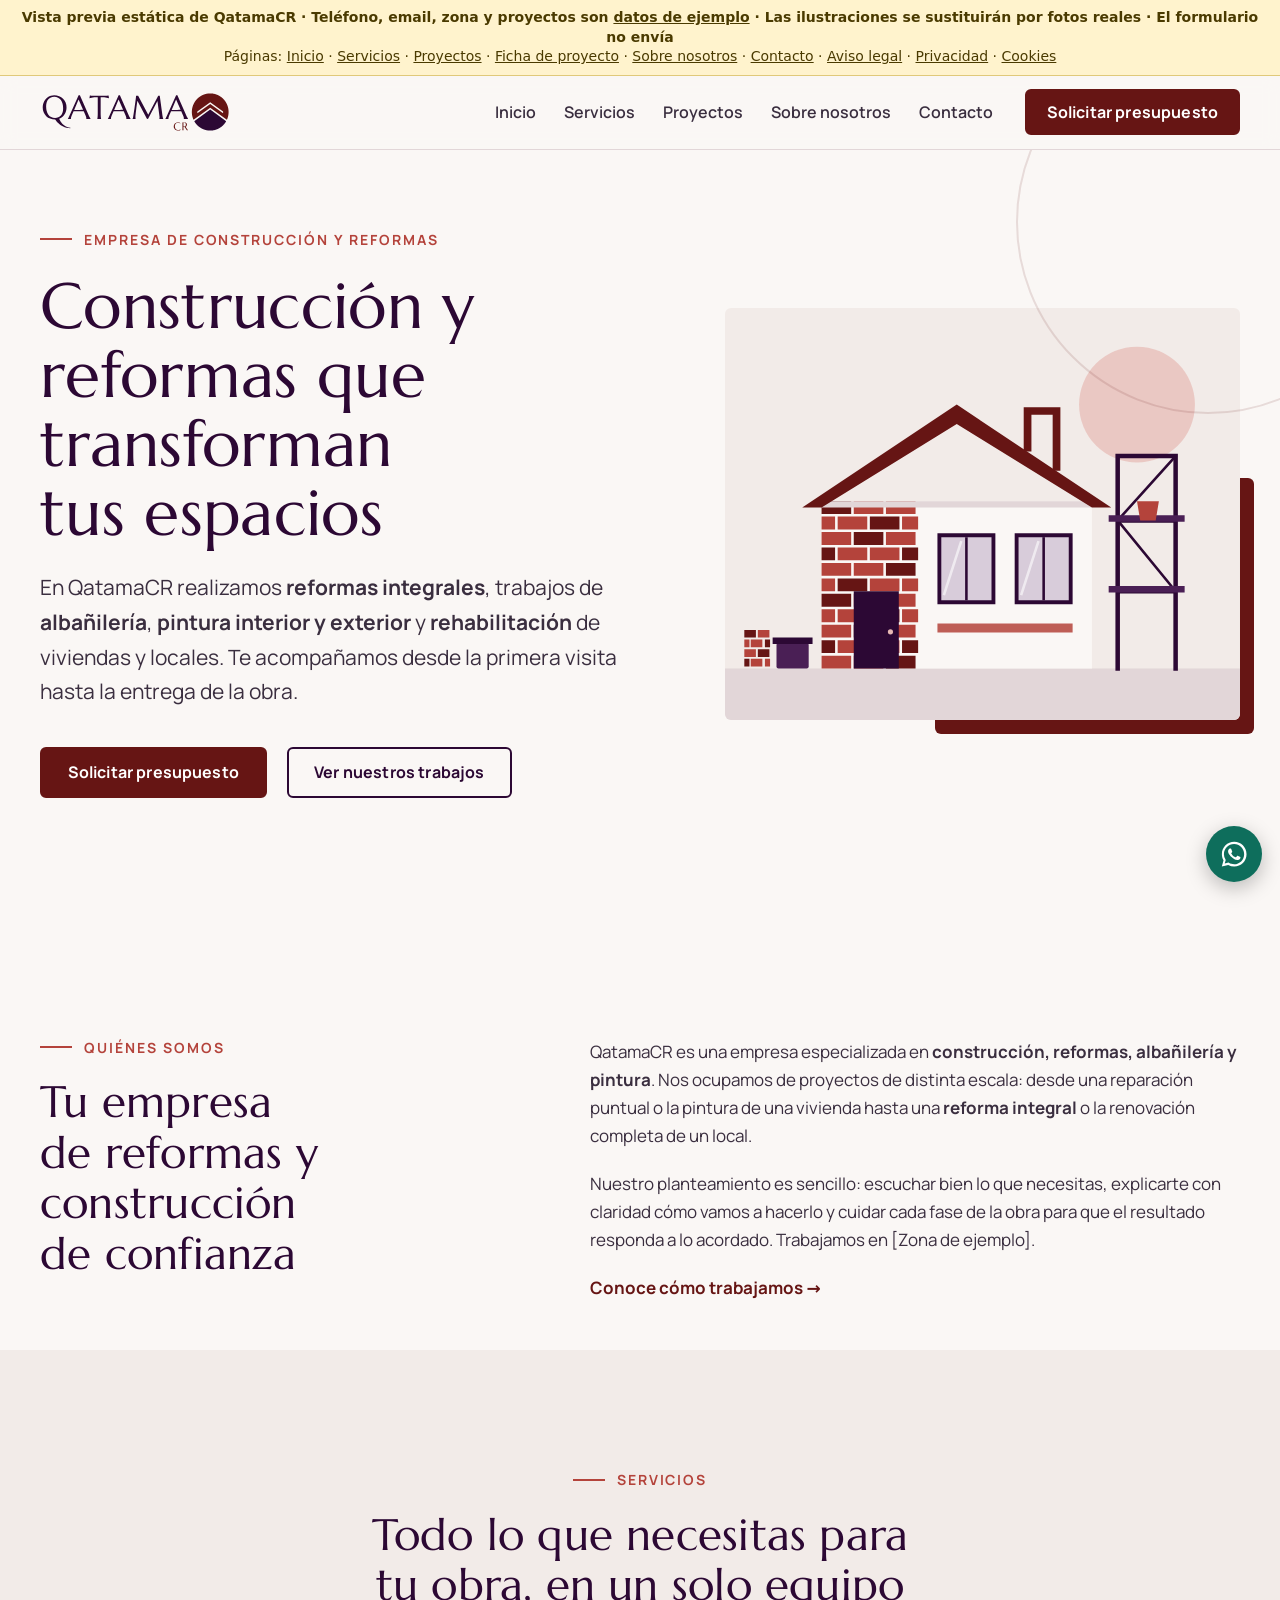
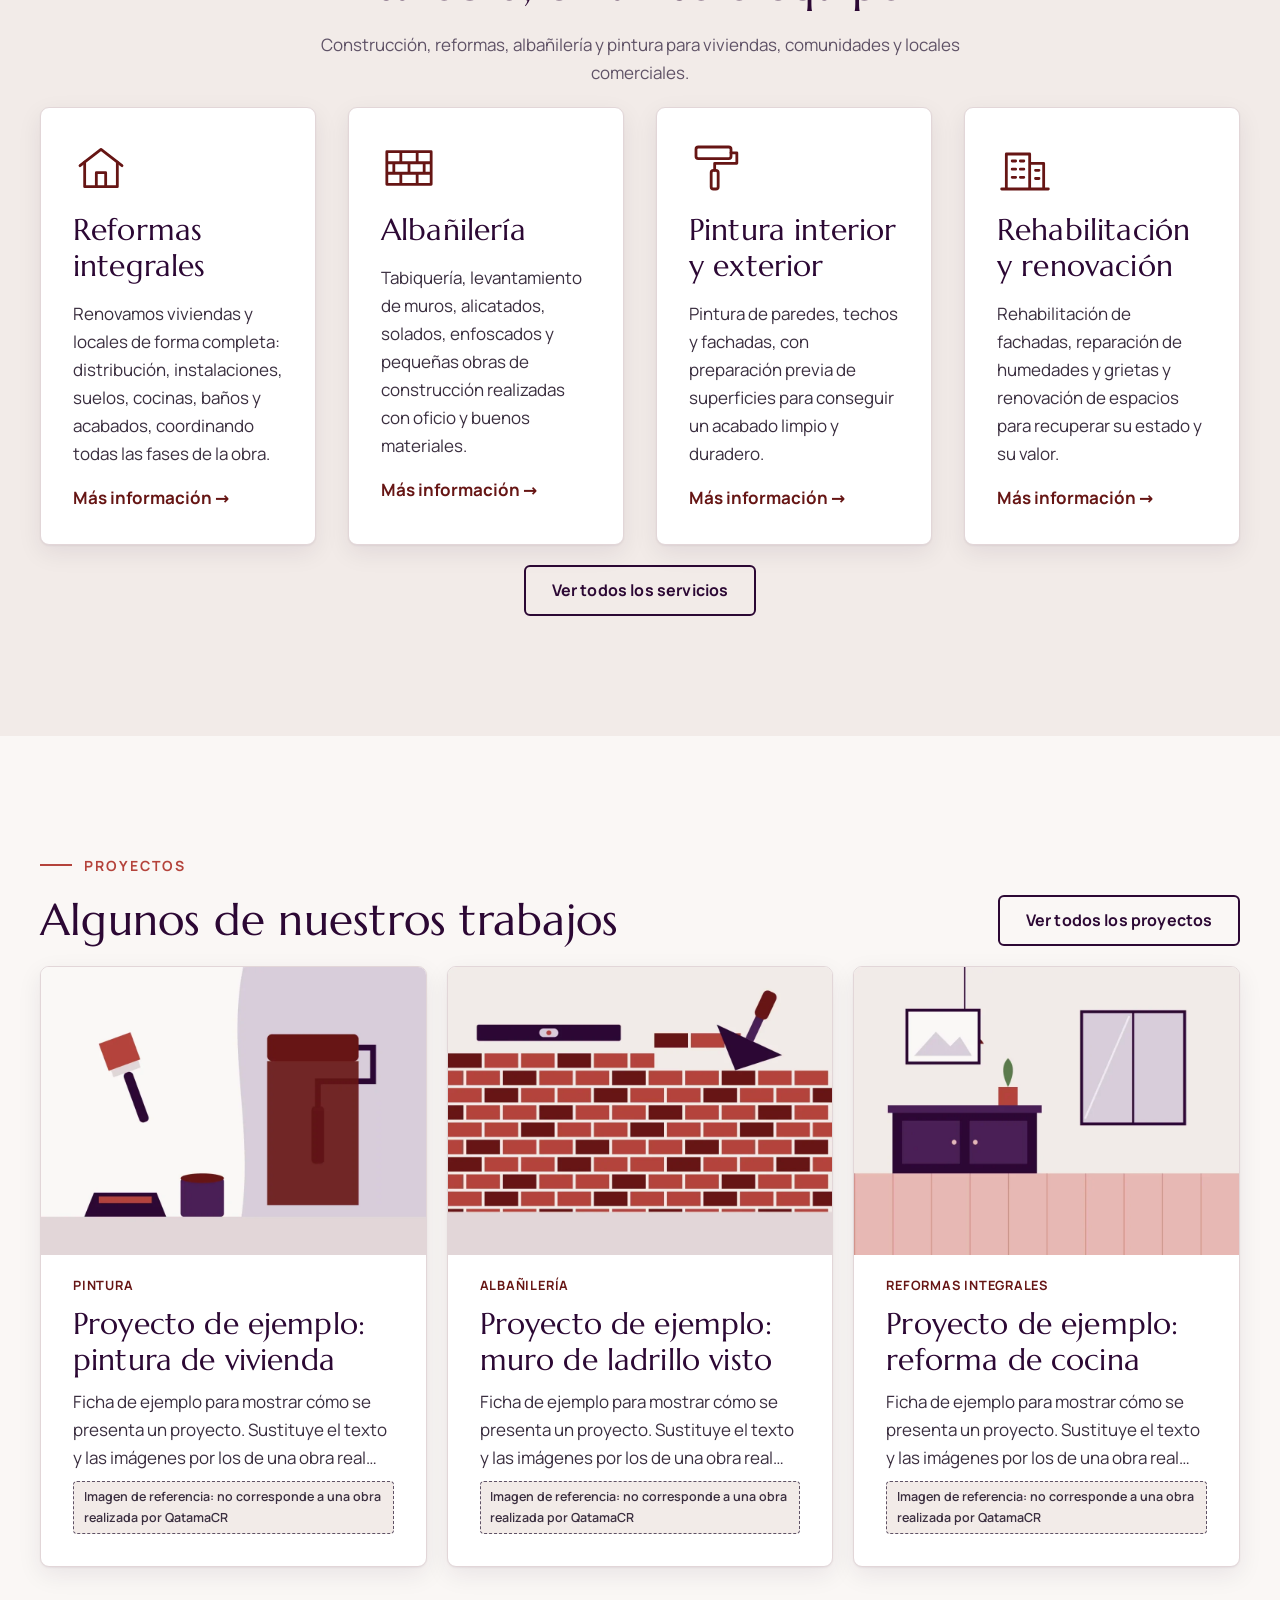
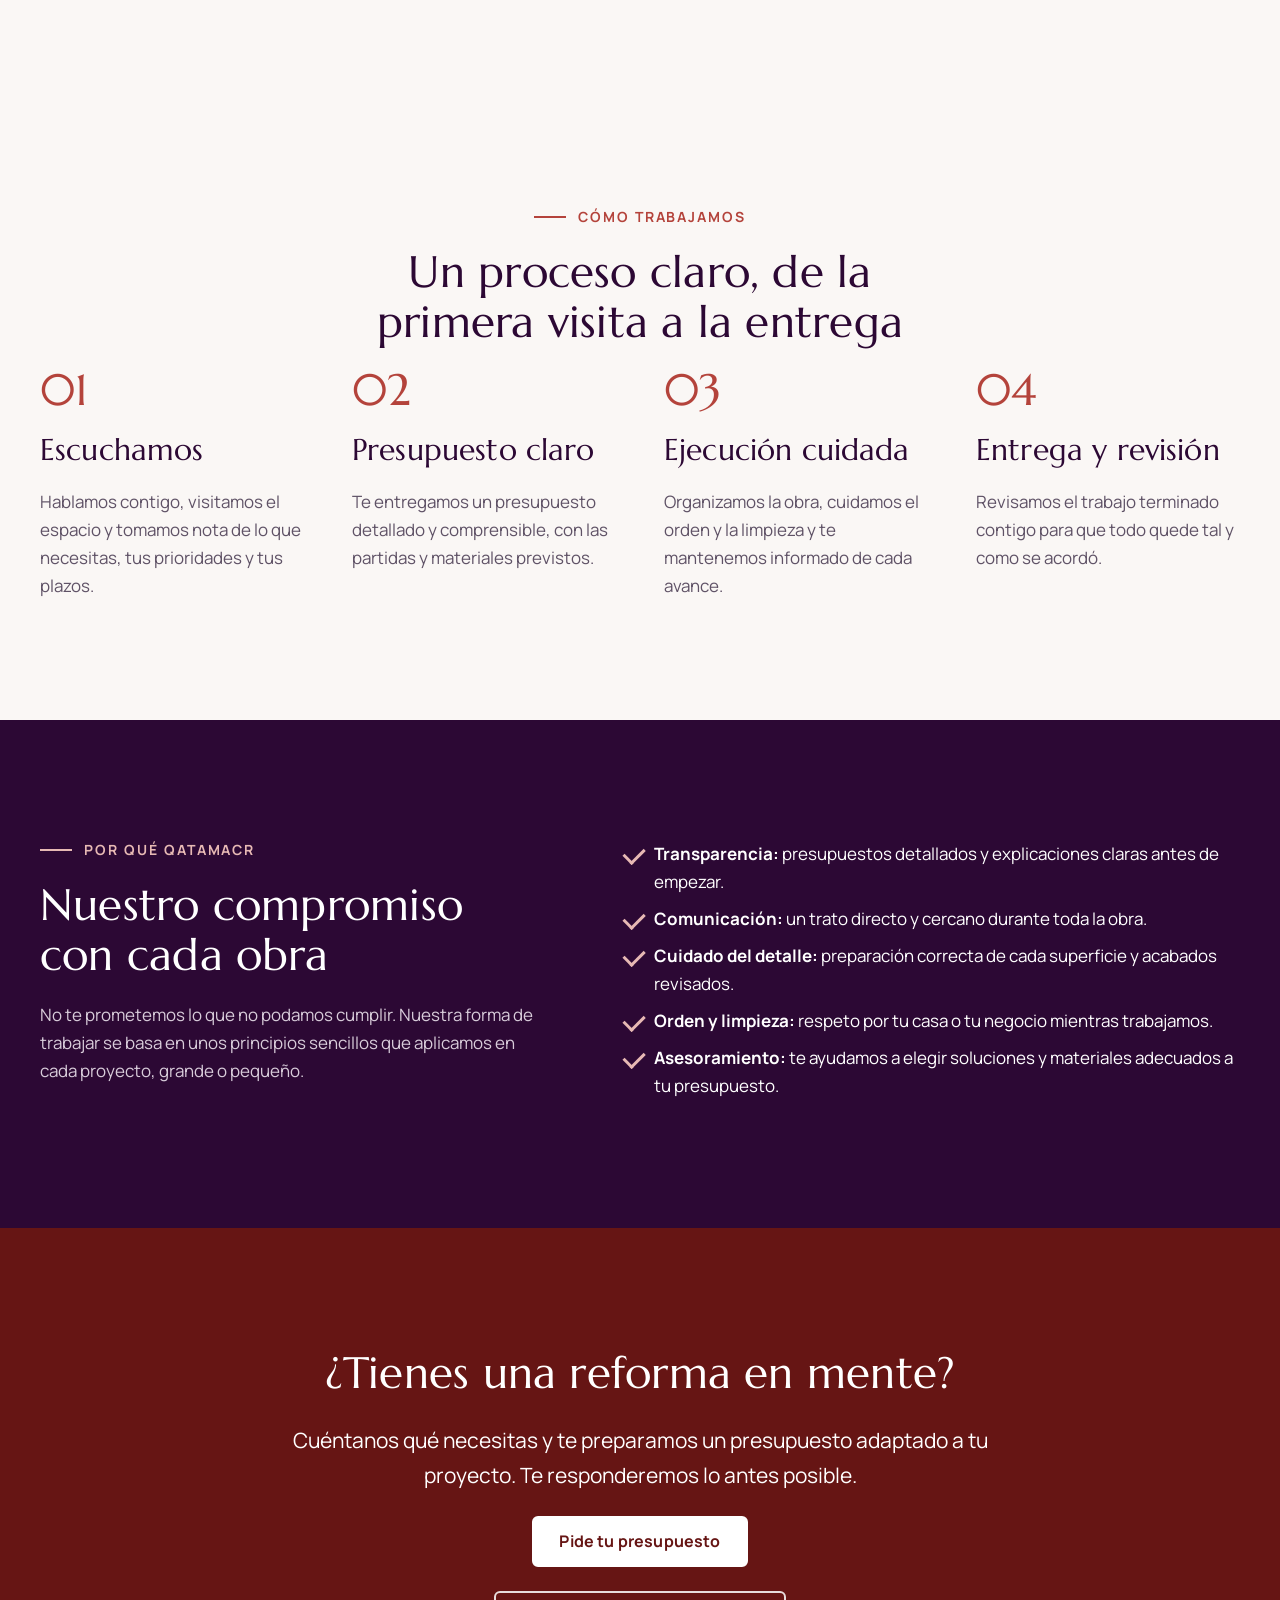
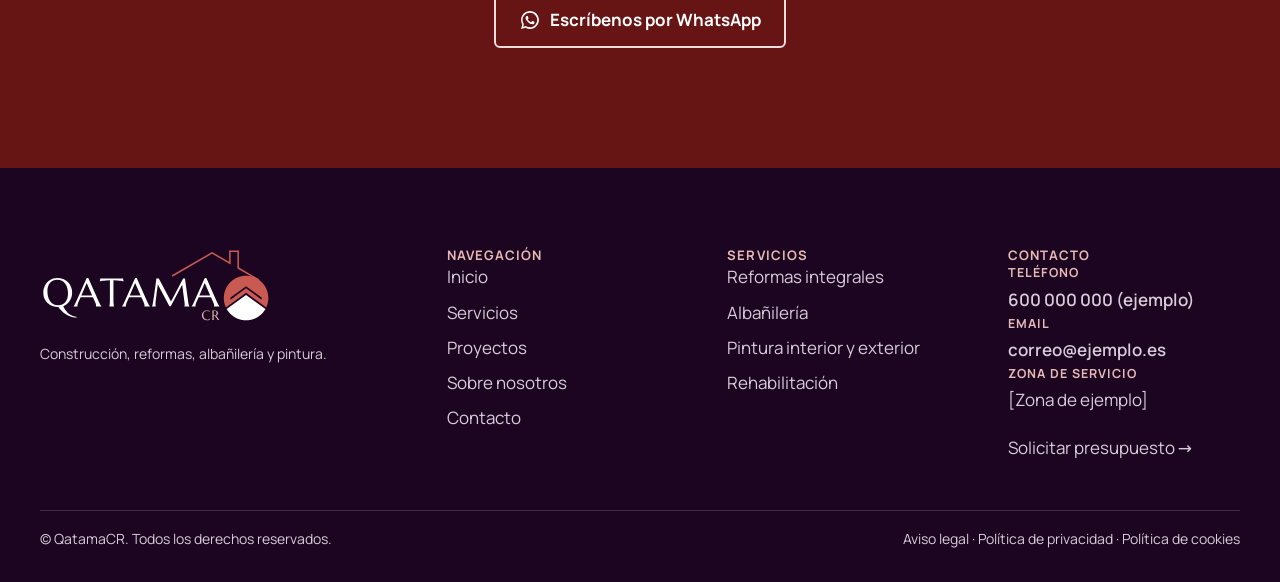
==== index.html @ 98f27828 "Add files via upload" ====
<!DOCTYPE html>
<html lang="en-US">
<head>
	<meta charset="UTF-8" />
	<meta name="viewport" content="width=device-width, initial-scale=1" />
<meta name='robots' content='max-image-preview:large' />
<link rel="preload" href="assets/tema/assets/fonts/marcellus-latin-400.woff2" as="font" type="font/woff2" crossorigin>
<link rel="preload" href="assets/tema/assets/fonts/manrope-latin-variable.woff2" as="font" type="font/woff2" crossorigin>
<title>QatamaCR | Empresa de construcción y reformas</title>
<link rel="icon" href="assets/tema/assets/images/logo/favicon.ico" sizes="any">
<link rel="icon" href="assets/tema/assets/images/logo/favicon.svg" type="image/svg+xml">
<link rel="apple-touch-icon" href="assets/tema/assets/images/logo/apple-touch-icon-180.png">
<meta name="theme-color" content="#2C0834">

<!-- SEO: QatamaCR Core -->
<meta name="description" content="Empresa de construcción y reformas: reformas integrales, albañilería, pintura interior y exterior y rehabilitación de viviendas y locales. Solicita tu presupuesto.">
<meta property="og:locale" content="es_ES">
<meta property="og:type" content="website">
<meta property="og:site_name" content="QatamaCR">
<meta property="og:title" content="QatamaCR | Empresa de construcción y reformas">
<meta property="og:description" content="Empresa de construcción y reformas: reformas integrales, albañilería, pintura interior y exterior y rehabilitación de viviendas y locales. Solicita tu presupuesto.">
<meta property="og:url" content="#">
<meta property="og:image" content="#wp-content/plugins/qatamacr-core/assets/qatamacr-og-1200x630.png">
<meta name="twitter:card" content="summary_large_image">
<script type="application/ld+json">{"@context":"https://schema.org","@graph":[{"@type":"GeneralContractor","@id":"##empresa","name":"QatamaCR","url":"#","logo":"#wp-content/plugins/qatamacr-core/assets/favicon-192.png","image":"#wp-content/plugins/qatamacr-core/assets/qatamacr-og-1200x630.png","description":"Construcción, reformas, albañilería y pintura","knowsAbout":["Reformas integrales","Albañilería","Pintura interior y exterior","Rehabilitación de edificios","Construcción"],"telephone":"600 000 000 (ejemplo)","email":"correo@ejemplo.es","areaServed":"[Zona de ejemplo]"},{"@type":"WebSite","@id":"##web","url":"#","name":"QatamaCR","inLanguage":"es-ES","publisher":{"@id":"##empresa"}}]}</script>
<script>
window._wpemojiSettings = {"baseUrl":"https:\/\/s.w.org\/images\/core\/emoji\/15.0.3\/72x72\/","ext":".png","svgUrl":"https:\/\/s.w.org\/images\/core\/emoji\/15.0.3\/svg\/","svgExt":".svg","source":{"concatemoji":"assets\/wp\/js\/wp-emoji-release.min.js"}};
/*! This file is auto-generated */
!function(i,n){var o,s,e;function c(e){try{var t={supportTests:e,timestamp:(new Date).valueOf()};sessionStorage.setItem(o,JSON.stringify(t))}catch(e){}}function p(e,t,n){e.clearRect(0,0,e.canvas.width,e.canvas.height),e.fillText(t,0,0);var t=new Uint32Array(e.getImageData(0,0,e.canvas.width,e.canvas.height).data),r=(e.clearRect(0,0,e.canvas.width,e.canvas.height),e.fillText(n,0,0),new Uint32Array(e.getImageData(0,0,e.canvas.width,e.canvas.height).data));return t.every(function(e,t){return e===r[t]})}function u(e,t,n){switch(t){case"flag":return n(e,"\ud83c\udff3\ufe0f\u200d\u26a7\ufe0f","\ud83c\udff3\ufe0f\u200b\u26a7\ufe0f")?!1:!n(e,"\ud83c\uddfa\ud83c\uddf3","\ud83c\uddfa\u200b\ud83c\uddf3")&&!n(e,"\ud83c\udff4\udb40\udc67\udb40\udc62\udb40\udc65\udb40\udc6e\udb40\udc67\udb40\udc7f","\ud83c\udff4\u200b\udb40\udc67\u200b\udb40\udc62\u200b\udb40\udc65\u200b\udb40\udc6e\u200b\udb40\udc67\u200b\udb40\udc7f");case"emoji":return!n(e,"\ud83d\udc26\u200d\u2b1b","\ud83d\udc26\u200b\u2b1b")}return!1}function f(e,t,n){var r="undefined"!=typeof WorkerGlobalScope&&self instanceof WorkerGlobalScope?new OffscreenCanvas(300,150):i.createElement("canvas"),a=r.getContext("2d",{willReadFrequently:!0}),o=(a.textBaseline="top",a.font="600 32px Arial",{});return e.forEach(function(e){o[e]=t(a,e,n)}),o}function t(e){var t=i.createElement("script");t.src=e,t.defer=!0,i.head.appendChild(t)}"undefined"!=typeof Promise&&(o="wpEmojiSettingsSupports",s=["flag","emoji"],n.supports={everything:!0,everythingExceptFlag:!0},e=new Promise(function(e){i.addEventListener("DOMContentLoaded",e,{once:!0})}),new Promise(function(t){var n=function(){try{var e=JSON.parse(sessionStorage.getItem(o));if("object"==typeof e&&"number"==typeof e.timestamp&&(new Date).valueOf()<e.timestamp+604800&&"object"==typeof e.supportTests)return e.supportTests}catch(e){}return null}();if(!n){if("undefined"!=typeof Worker&&"undefined"!=typeof OffscreenCanvas&&"undefined"!=typeof URL&&URL.createObjectURL&&"undefined"!=typeof Blob)try{var e="postMessage("+f.toString()+"("+[JSON.stringify(s),u.toString(),p.toString()].join(",")+"));",r=new Blob([e],{type:"text/javascript"}),a=new Worker(URL.createObjectURL(r),{name:"wpTestEmojiSupports"});return void(a.onmessage=function(e){c(n=e.data),a.terminate(),t(n)})}catch(e){}c(n=f(s,u,p))}t(n)}).then(function(e){for(var t in e)n.supports[t]=e[t],n.supports.everything=n.supports.everything&&n.supports[t],"flag"!==t&&(n.supports.everythingExceptFlag=n.supports.everythingExceptFlag&&n.supports[t]);n.supports.everythingExceptFlag=n.supports.everythingExceptFlag&&!n.supports.flag,n.DOMReady=!1,n.readyCallback=function(){n.DOMReady=!0}}).then(function(){return e}).then(function(){var e;n.supports.everything||(n.readyCallback(),(e=n.source||{}).concatemoji?t(e.concatemoji):e.wpemoji&&e.twemoji&&(t(e.twemoji),t(e.wpemoji)))}))}((window,document),window._wpemojiSettings);
</script>
<style id='wp-block-site-logo-inline-css'>
.wp-block-site-logo{box-sizing:border-box;line-height:0}.wp-block-site-logo a{display:inline-block;line-height:0}.wp-block-site-logo.is-default-size img{height:auto;width:120px}.wp-block-site-logo img{height:auto;max-width:100%}.wp-block-site-logo a,.wp-block-site-logo img{border-radius:inherit}.wp-block-site-logo.aligncenter{margin-left:auto;margin-right:auto;text-align:center}:root :where(.wp-block-site-logo.is-style-rounded){border-radius:9999px}
</style>
<style id='wp-block-navigation-link-inline-css'>
.wp-block-navigation .wp-block-navigation-item__label{overflow-wrap:break-word}.wp-block-navigation .wp-block-navigation-item__description{display:none}.link-ui-tools{border-top:1px solid #f0f0f0;padding:8px}.link-ui-block-inserter{padding-top:8px}.link-ui-block-inserter__back{margin-left:8px;text-transform:uppercase}
</style>
<link rel='stylesheet' id='wp-block-navigation-css' href='assets/wp/blocks/navigation/style.min.css' media='all' />
<style id='wp-block-button-inline-css'>
.wp-block-button__link{box-sizing:border-box;cursor:pointer;display:inline-block;text-align:center;word-break:break-word}.wp-block-button__link.aligncenter{text-align:center}.wp-block-button__link.alignright{text-align:right}:where(.wp-block-button__link){border-radius:9999px;box-shadow:none;padding:calc(.667em + 2px) calc(1.333em + 2px);text-decoration:none}.wp-block-button[style*=text-decoration] .wp-block-button__link{text-decoration:inherit}.wp-block-buttons>.wp-block-button.has-custom-width{max-width:none}.wp-block-buttons>.wp-block-button.has-custom-width .wp-block-button__link{width:100%}.wp-block-buttons>.wp-block-button.has-custom-font-size .wp-block-button__link{font-size:inherit}.wp-block-buttons>.wp-block-button.wp-block-button__width-25{width:calc(25% - var(--wp--style--block-gap, .5em)*.75)}.wp-block-buttons>.wp-block-button.wp-block-button__width-50{width:calc(50% - var(--wp--style--block-gap, .5em)*.5)}.wp-block-buttons>.wp-block-button.wp-block-button__width-75{width:calc(75% - var(--wp--style--block-gap, .5em)*.25)}.wp-block-buttons>.wp-block-button.wp-block-button__width-100{flex-basis:100%;width:100%}.wp-block-buttons.is-vertical>.wp-block-button.wp-block-button__width-25{width:25%}.wp-block-buttons.is-vertical>.wp-block-button.wp-block-button__width-50{width:50%}.wp-block-buttons.is-vertical>.wp-block-button.wp-block-button__width-75{width:75%}.wp-block-button.is-style-squared,.wp-block-button__link.wp-block-button.is-style-squared{border-radius:0}.wp-block-button.no-border-radius,.wp-block-button__link.no-border-radius{border-radius:0!important}:root :where(.wp-block-button .wp-block-button__link.is-style-outline),:root :where(.wp-block-button.is-style-outline>.wp-block-button__link){border:2px solid;padding:.667em 1.333em}:root :where(.wp-block-button .wp-block-button__link.is-style-outline:not(.has-text-color)),:root :where(.wp-block-button.is-style-outline>.wp-block-button__link:not(.has-text-color)){color:currentColor}:root :where(.wp-block-button .wp-block-button__link.is-style-outline:not(.has-background)),:root :where(.wp-block-button.is-style-outline>.wp-block-button__link:not(.has-background)){background-color:initial;background-image:none}
</style>
<style id='wp-block-buttons-inline-css'>
.wp-block-buttons.is-vertical{flex-direction:column}.wp-block-buttons.is-vertical>.wp-block-button:last-child{margin-bottom:0}.wp-block-buttons>.wp-block-button{display:inline-block;margin:0}.wp-block-buttons.is-content-justification-left{justify-content:flex-start}.wp-block-buttons.is-content-justification-left.is-vertical{align-items:flex-start}.wp-block-buttons.is-content-justification-center{justify-content:center}.wp-block-buttons.is-content-justification-center.is-vertical{align-items:center}.wp-block-buttons.is-content-justification-right{justify-content:flex-end}.wp-block-buttons.is-content-justification-right.is-vertical{align-items:flex-end}.wp-block-buttons.is-content-justification-space-between{justify-content:space-between}.wp-block-buttons.aligncenter{text-align:center}.wp-block-buttons:not(.is-content-justification-space-between,.is-content-justification-right,.is-content-justification-left,.is-content-justification-center) .wp-block-button.aligncenter{margin-left:auto;margin-right:auto;width:100%}.wp-block-buttons[style*=text-decoration] .wp-block-button,.wp-block-buttons[style*=text-decoration] .wp-block-button__link{text-decoration:inherit}.wp-block-buttons.has-custom-font-size .wp-block-button__link{font-size:inherit}.wp-block-button.aligncenter{text-align:center}
</style>
<style id='wp-block-group-inline-css'>
.wp-block-group{box-sizing:border-box}:where(.wp-block-group.wp-block-group-is-layout-constrained){position:relative}
</style>
<style id='wp-block-group-theme-inline-css'>
:where(.wp-block-group.has-background){padding:1.25em 2.375em}
</style>
<style id='wp-block-template-part-theme-inline-css'>
:root :where(.wp-block-template-part.has-background){margin-bottom:0;margin-top:0;padding:1.25em 2.375em}
</style>
<style id='wp-block-paragraph-inline-css'>
.is-small-text{font-size:.875em}.is-regular-text{font-size:1em}.is-large-text{font-size:2.25em}.is-larger-text{font-size:3em}.has-drop-cap:not(:focus):first-letter{float:left;font-size:8.4em;font-style:normal;font-weight:100;line-height:.68;margin:.05em .1em 0 0;text-transform:uppercase}body.rtl .has-drop-cap:not(:focus):first-letter{float:none;margin-left:.1em}p.has-drop-cap.has-background{overflow:hidden}:root :where(p.has-background){padding:1.25em 2.375em}:where(p.has-text-color:not(.has-link-color)) a{color:inherit}p.has-text-align-left[style*="writing-mode:vertical-lr"],p.has-text-align-right[style*="writing-mode:vertical-rl"]{rotate:180deg}
</style>
<style id='wp-block-heading-inline-css'>
h1.has-background,h2.has-background,h3.has-background,h4.has-background,h5.has-background,h6.has-background{padding:1.25em 2.375em}h1.has-text-align-left[style*=writing-mode]:where([style*=vertical-lr]),h1.has-text-align-right[style*=writing-mode]:where([style*=vertical-rl]),h2.has-text-align-left[style*=writing-mode]:where([style*=vertical-lr]),h2.has-text-align-right[style*=writing-mode]:where([style*=vertical-rl]),h3.has-text-align-left[style*=writing-mode]:where([style*=vertical-lr]),h3.has-text-align-right[style*=writing-mode]:where([style*=vertical-rl]),h4.has-text-align-left[style*=writing-mode]:where([style*=vertical-lr]),h4.has-text-align-right[style*=writing-mode]:where([style*=vertical-rl]),h5.has-text-align-left[style*=writing-mode]:where([style*=vertical-lr]),h5.has-text-align-right[style*=writing-mode]:where([style*=vertical-rl]),h6.has-text-align-left[style*=writing-mode]:where([style*=vertical-lr]),h6.has-text-align-right[style*=writing-mode]:where([style*=vertical-rl]){rotate:180deg}
</style>
<link rel='stylesheet' id='wp-block-image-css' href='assets/wp/blocks/image/style.min.css' media='all' />
<style id='wp-block-image-theme-inline-css'>
:root :where(.wp-block-image figcaption){color:#555;font-size:13px;text-align:center}.is-dark-theme :root :where(.wp-block-image figcaption){color:#ffffffa6}.wp-block-image{margin:0 0 1em}
</style>
<style id='wp-block-columns-inline-css'>
.wp-block-columns{align-items:normal!important;box-sizing:border-box;display:flex;flex-wrap:wrap!important}@media (min-width:782px){.wp-block-columns{flex-wrap:nowrap!important}}.wp-block-columns.are-vertically-aligned-top{align-items:flex-start}.wp-block-columns.are-vertically-aligned-center{align-items:center}.wp-block-columns.are-vertically-aligned-bottom{align-items:flex-end}@media (max-width:781px){.wp-block-columns:not(.is-not-stacked-on-mobile)>.wp-block-column{flex-basis:100%!important}}@media (min-width:782px){.wp-block-columns:not(.is-not-stacked-on-mobile)>.wp-block-column{flex-basis:0;flex-grow:1}.wp-block-columns:not(.is-not-stacked-on-mobile)>.wp-block-column[style*=flex-basis]{flex-grow:0}}.wp-block-columns.is-not-stacked-on-mobile{flex-wrap:nowrap!important}.wp-block-columns.is-not-stacked-on-mobile>.wp-block-column{flex-basis:0;flex-grow:1}.wp-block-columns.is-not-stacked-on-mobile>.wp-block-column[style*=flex-basis]{flex-grow:0}:where(.wp-block-columns){margin-bottom:1.75em}:where(.wp-block-columns.has-background){padding:1.25em 2.375em}.wp-block-column{flex-grow:1;min-width:0;overflow-wrap:break-word;word-break:break-word}.wp-block-column.is-vertically-aligned-top{align-self:flex-start}.wp-block-column.is-vertically-aligned-center{align-self:center}.wp-block-column.is-vertically-aligned-bottom{align-self:flex-end}.wp-block-column.is-vertically-aligned-stretch{align-self:stretch}.wp-block-column.is-vertically-aligned-bottom,.wp-block-column.is-vertically-aligned-center,.wp-block-column.is-vertically-aligned-top{width:100%}
</style>
<style id='wp-block-post-featured-image-inline-css'>
.wp-block-post-featured-image{margin-left:0;margin-right:0}.wp-block-post-featured-image a{display:block;height:100%}.wp-block-post-featured-image img{box-sizing:border-box;height:auto;max-width:100%;vertical-align:bottom;width:100%}.wp-block-post-featured-image.alignfull img,.wp-block-post-featured-image.alignwide img{width:100%}.wp-block-post-featured-image .wp-block-post-featured-image__overlay.has-background-dim{background-color:#000;inset:0;position:absolute}.wp-block-post-featured-image{position:relative}.wp-block-post-featured-image .wp-block-post-featured-image__overlay.has-background-gradient{background-color:initial}.wp-block-post-featured-image .wp-block-post-featured-image__overlay.has-background-dim-0{opacity:0}.wp-block-post-featured-image .wp-block-post-featured-image__overlay.has-background-dim-10{opacity:.1}.wp-block-post-featured-image .wp-block-post-featured-image__overlay.has-background-dim-20{opacity:.2}.wp-block-post-featured-image .wp-block-post-featured-image__overlay.has-background-dim-30{opacity:.3}.wp-block-post-featured-image .wp-block-post-featured-image__overlay.has-background-dim-40{opacity:.4}.wp-block-post-featured-image .wp-block-post-featured-image__overlay.has-background-dim-50{opacity:.5}.wp-block-post-featured-image .wp-block-post-featured-image__overlay.has-background-dim-60{opacity:.6}.wp-block-post-featured-image .wp-block-post-featured-image__overlay.has-background-dim-70{opacity:.7}.wp-block-post-featured-image .wp-block-post-featured-image__overlay.has-background-dim-80{opacity:.8}.wp-block-post-featured-image .wp-block-post-featured-image__overlay.has-background-dim-90{opacity:.9}.wp-block-post-featured-image .wp-block-post-featured-image__overlay.has-background-dim-100{opacity:1}.wp-block-post-featured-image:where(.alignleft,.alignright){width:100%}
</style>
<style id='wp-block-post-terms-inline-css'>
.wp-block-post-terms{box-sizing:border-box}.wp-block-post-terms .wp-block-post-terms__separator{white-space:pre-wrap}
</style>
<style id='wp-block-post-title-inline-css'>
.wp-block-post-title{box-sizing:border-box;word-break:break-word}.wp-block-post-title a{display:inline-block}
</style>
<style id='wp-block-post-excerpt-inline-css'>
:where(.wp-block-post-excerpt){margin-bottom:var(--wp--style--block-gap);margin-top:var(--wp--style--block-gap)}.wp-block-post-excerpt__excerpt{margin-bottom:0;margin-top:0}.wp-block-post-excerpt__more-text{margin-bottom:0;margin-top:var(--wp--style--block-gap)}.wp-block-post-excerpt__more-link{display:inline-block}
</style>
<style id='wp-block-post-template-inline-css'>
.wp-block-post-template{list-style:none;margin-bottom:0;margin-top:0;max-width:100%;padding:0}.wp-block-post-template.is-flex-container{display:flex;flex-direction:row;flex-wrap:wrap;gap:1.25em}.wp-block-post-template.is-flex-container>li{margin:0;width:100%}@media (min-width:600px){.wp-block-post-template.is-flex-container.is-flex-container.columns-2>li{width:calc(50% - .625em)}.wp-block-post-template.is-flex-container.is-flex-container.columns-3>li{width:calc(33.33333% - .83333em)}.wp-block-post-template.is-flex-container.is-flex-container.columns-4>li{width:calc(25% - .9375em)}.wp-block-post-template.is-flex-container.is-flex-container.columns-5>li{width:calc(20% - 1em)}.wp-block-post-template.is-flex-container.is-flex-container.columns-6>li{width:calc(16.66667% - 1.04167em)}}@media (max-width:600px){.wp-block-post-template-is-layout-grid.wp-block-post-template-is-layout-grid.wp-block-post-template-is-layout-grid.wp-block-post-template-is-layout-grid{grid-template-columns:1fr}}.wp-block-post-template-is-layout-constrained>li>.alignright,.wp-block-post-template-is-layout-flow>li>.alignright{float:right;margin-inline-end:0;margin-inline-start:2em}.wp-block-post-template-is-layout-constrained>li>.alignleft,.wp-block-post-template-is-layout-flow>li>.alignleft{float:left;margin-inline-end:2em;margin-inline-start:0}.wp-block-post-template-is-layout-constrained>li>.aligncenter,.wp-block-post-template-is-layout-flow>li>.aligncenter{margin-inline-end:auto;margin-inline-start:auto}
</style>
<style id='wp-block-list-inline-css'>
ol,ul{box-sizing:border-box}:root :where(ul.has-background,ol.has-background){padding:1.25em 2.375em}
</style>
<style id='global-styles-inline-css'>
:root{--wp--preset--aspect-ratio--square: 1;--wp--preset--aspect-ratio--4-3: 4/3;--wp--preset--aspect-ratio--3-4: 3/4;--wp--preset--aspect-ratio--3-2: 3/2;--wp--preset--aspect-ratio--2-3: 2/3;--wp--preset--aspect-ratio--16-9: 16/9;--wp--preset--aspect-ratio--9-16: 9/16;--wp--preset--color--black: #000000;--wp--preset--color--cyan-bluish-gray: #abb8c3;--wp--preset--color--white: #ffffff;--wp--preset--color--pale-pink: #f78da7;--wp--preset--color--vivid-red: #cf2e2e;--wp--preset--color--luminous-vivid-orange: #ff6900;--wp--preset--color--luminous-vivid-amber: #fcb900;--wp--preset--color--light-green-cyan: #7bdcb5;--wp--preset--color--vivid-green-cyan: #00d084;--wp--preset--color--pale-cyan-blue: #8ed1fc;--wp--preset--color--vivid-cyan-blue: #0693e3;--wp--preset--color--vivid-purple: #9b51e0;--wp--preset--color--berenjena: #2C0834;--wp--preset--color--berenjena-oscuro: #1C0521;--wp--preset--color--berenjena-medio: #4A1F55;--wp--preset--color--burdeos: #661514;--wp--preset--color--burdeos-oscuro: #4A0F0E;--wp--preset--color--teja: #B4433B;--wp--preset--color--rosa-teja: #E7B9B4;--wp--preset--color--lila-claro: #D8CCDA;--wp--preset--color--texto: #3A2E3F;--wp--preset--color--texto-suave: #5F5266;--wp--preset--color--borde: #E2D6D8;--wp--preset--color--superficie: #F2EBE8;--wp--preset--color--fondo: #FAF7F5;--wp--preset--color--blanco: #FFFFFF;--wp--preset--gradient--vivid-cyan-blue-to-vivid-purple: linear-gradient(135deg,rgba(6,147,227,1) 0%,rgb(155,81,224) 100%);--wp--preset--gradient--light-green-cyan-to-vivid-green-cyan: linear-gradient(135deg,rgb(122,220,180) 0%,rgb(0,208,130) 100%);--wp--preset--gradient--luminous-vivid-amber-to-luminous-vivid-orange: linear-gradient(135deg,rgba(252,185,0,1) 0%,rgba(255,105,0,1) 100%);--wp--preset--gradient--luminous-vivid-orange-to-vivid-red: linear-gradient(135deg,rgba(255,105,0,1) 0%,rgb(207,46,46) 100%);--wp--preset--gradient--very-light-gray-to-cyan-bluish-gray: linear-gradient(135deg,rgb(238,238,238) 0%,rgb(169,184,195) 100%);--wp--preset--gradient--cool-to-warm-spectrum: linear-gradient(135deg,rgb(74,234,220) 0%,rgb(151,120,209) 20%,rgb(207,42,186) 40%,rgb(238,44,130) 60%,rgb(251,105,98) 80%,rgb(254,248,76) 100%);--wp--preset--gradient--blush-light-purple: linear-gradient(135deg,rgb(255,206,236) 0%,rgb(152,150,240) 100%);--wp--preset--gradient--blush-bordeaux: linear-gradient(135deg,rgb(254,205,165) 0%,rgb(254,45,45) 50%,rgb(107,0,62) 100%);--wp--preset--gradient--luminous-dusk: linear-gradient(135deg,rgb(255,203,112) 0%,rgb(199,81,192) 50%,rgb(65,88,208) 100%);--wp--preset--gradient--pale-ocean: linear-gradient(135deg,rgb(255,245,203) 0%,rgb(182,227,212) 50%,rgb(51,167,181) 100%);--wp--preset--gradient--electric-grass: linear-gradient(135deg,rgb(202,248,128) 0%,rgb(113,206,126) 100%);--wp--preset--gradient--midnight: linear-gradient(135deg,rgb(2,3,129) 0%,rgb(40,116,252) 100%);--wp--preset--font-size--small: 13px;--wp--preset--font-size--medium: clamp(14px, 0.875rem + ((1vw - 3.2px) * 0.652), 20px);--wp--preset--font-size--large: clamp(22.041px, 1.378rem + ((1vw - 3.2px) * 1.517), 36px);--wp--preset--font-size--x-large: clamp(25.014px, 1.563rem + ((1vw - 3.2px) * 1.846), 42px);--wp--preset--font-size--pequeno: 0.875rem;--wp--preset--font-size--base: 1.0625rem;--wp--preset--font-size--destacado: clamp(1.125rem, 1.125rem + ((1vw - 0.2rem) * 0.327), 1.3125rem);--wp--preset--font-size--grande: clamp(1.4rem, 1.4rem + ((1vw - 0.2rem) * 0.826), 1.875rem);--wp--preset--font-size--muy-grande: clamp(1.875rem, 1.875rem + ((1vw - 0.2rem) * 1.522), 2.75rem);--wp--preset--font-size--enorme: clamp(2.25rem, 2.25rem + ((1vw - 0.2rem) * 3.043), 4rem);--wp--preset--font-family--titulares: Marcellus, 'Times New Roman', Georgia, serif;--wp--preset--font-family--texto: Manrope, system-ui, -apple-system, 'Segoe UI', Roboto, Arial, sans-serif;--wp--preset--spacing--20: 0.75rem;--wp--preset--spacing--30: 1rem;--wp--preset--spacing--40: clamp(1.5rem, 3vw, 2rem);--wp--preset--spacing--50: clamp(2rem, 5vw, 3rem);--wp--preset--spacing--60: clamp(3rem, 7vw, 5rem);--wp--preset--spacing--70: clamp(4rem, 10vw, 7.5rem);--wp--preset--spacing--80: 5.06rem;--wp--preset--spacing--10: 0.5rem;--wp--preset--shadow--natural: 6px 6px 9px rgba(0, 0, 0, 0.2);--wp--preset--shadow--deep: 12px 12px 50px rgba(0, 0, 0, 0.4);--wp--preset--shadow--sharp: 6px 6px 0px rgba(0, 0, 0, 0.2);--wp--preset--shadow--outlined: 6px 6px 0px -3px rgba(255, 255, 255, 1), 6px 6px rgba(0, 0, 0, 1);--wp--preset--shadow--crisp: 6px 6px 0px rgba(0, 0, 0, 1);--wp--preset--shadow--suave: 0 1px 2px rgba(44, 8, 52, 0.06), 0 8px 24px rgba(44, 8, 52, 0.08);--wp--preset--shadow--elevada: 0 2px 4px rgba(44, 8, 52, 0.08), 0 18px 40px rgba(44, 8, 52, 0.14);--wp--custom--radio: 6px;--wp--custom--transicion: 180ms ease;}:root { --wp--style--global--content-size: 760px;--wp--style--global--wide-size: 1240px; }:where(body) { margin: 0; }.wp-site-blocks { padding-top: var(--wp--style--root--padding-top); padding-bottom: var(--wp--style--root--padding-bottom); }.has-global-padding { padding-right: var(--wp--style--root--padding-right); padding-left: var(--wp--style--root--padding-left); }.has-global-padding > .alignfull { margin-right: calc(var(--wp--style--root--padding-right) * -1); margin-left: calc(var(--wp--style--root--padding-left) * -1); }.has-global-padding :where(:not(.alignfull.is-layout-flow) > .has-global-padding:not(.wp-block-block, .alignfull)) { padding-right: 0; padding-left: 0; }.has-global-padding :where(:not(.alignfull.is-layout-flow) > .has-global-padding:not(.wp-block-block, .alignfull)) > .alignfull { margin-left: 0; margin-right: 0; }.wp-site-blocks > .alignleft { float: left; margin-right: 2em; }.wp-site-blocks > .alignright { float: right; margin-left: 2em; }.wp-site-blocks > .aligncenter { justify-content: center; margin-left: auto; margin-right: auto; }:where(.wp-site-blocks) > * { margin-block-start: 1.25rem; margin-block-end: 0; }:where(.wp-site-blocks) > :first-child { margin-block-start: 0; }:where(.wp-site-blocks) > :last-child { margin-block-end: 0; }:root { --wp--style--block-gap: 1.25rem; }.is-layout-flow  > :first-child{margin-block-start: 0;}.is-layout-flow  > :last-child{margin-block-end: 0;}.is-layout-flow  > *{margin-block-start: 1.25rem;margin-block-end: 0;}.is-layout-constrained  > :first-child{margin-block-start: 0;}.is-layout-constrained  > :last-child{margin-block-end: 0;}.is-layout-constrained  > *{margin-block-start: 1.25rem;margin-block-end: 0;}.is-layout-flex {gap: 1.25rem;}.is-layout-grid {gap: 1.25rem;}.is-layout-flow > .alignleft{float: left;margin-inline-start: 0;margin-inline-end: 2em;}.is-layout-flow > .alignright{float: right;margin-inline-start: 2em;margin-inline-end: 0;}.is-layout-flow > .aligncenter{margin-left: auto !important;margin-right: auto !important;}.is-layout-constrained > .alignleft{float: left;margin-inline-start: 0;margin-inline-end: 2em;}.is-layout-constrained > .alignright{float: right;margin-inline-start: 2em;margin-inline-end: 0;}.is-layout-constrained > .aligncenter{margin-left: auto !important;margin-right: auto !important;}.is-layout-constrained > :where(:not(.alignleft):not(.alignright):not(.alignfull)){max-width: var(--wp--style--global--content-size);margin-left: auto !important;margin-right: auto !important;}.is-layout-constrained > .alignwide{max-width: var(--wp--style--global--wide-size);}body .is-layout-flex{display: flex;}.is-layout-flex{flex-wrap: wrap;align-items: center;}.is-layout-flex > :is(*, div){margin: 0;}body .is-layout-grid{display: grid;}.is-layout-grid > :is(*, div){margin: 0;}:root :where(body){background-color: var(--wp--preset--color--fondo);color: var(--wp--preset--color--texto);font-family: var(--wp--preset--font-family--texto);font-size: var(--wp--preset--font-size--base);font-weight: 400;line-height: 1.65;--wp--style--root--padding-top: 0;--wp--style--root--padding-right: clamp(1.25rem, 4vw, 2.5rem);--wp--style--root--padding-bottom: 0;--wp--style--root--padding-left: clamp(1.25rem, 4vw, 2.5rem);}:root :where(a:where(:not(.wp-element-button))){color: var(--wp--preset--color--burdeos);text-decoration: underline;}:root :where(a:where(:not(.wp-element-button)):hover){color: var(--wp--preset--color--berenjena);}:root :where(a:where(:not(.wp-element-button)):focus){color: var(--wp--preset--color--berenjena);}:root :where(h1, h2, h3, h4, h5, h6){color: var(--wp--preset--color--berenjena);font-family: var(--wp--preset--font-family--titulares);font-weight: 400;letter-spacing: 0.005em;line-height: 1.15;}:root :where(h1){font-size: var(--wp--preset--font-size--enorme);line-height: 1.08;}:root :where(h2){font-size: var(--wp--preset--font-size--muy-grande);}:root :where(h3){font-size: var(--wp--preset--font-size--grande);line-height: 1.2;}:root :where(h4){font-family: var(--wp--preset--font-family--texto);font-size: var(--wp--preset--font-size--destacado);font-weight: 700;line-height: 1.3;}:root :where(h5){font-family: var(--wp--preset--font-family--texto);font-size: var(--wp--preset--font-size--base);font-weight: 700;}:root :where(h6){font-family: var(--wp--preset--font-family--texto);font-size: var(--wp--preset--font-size--pequeno);font-weight: 700;letter-spacing: 0.08em;text-transform: uppercase;}:root :where(.wp-element-button, .wp-block-button__link){background-color: var(--wp--preset--color--burdeos);border-radius: var(--wp--custom--radio);border-color: var(--wp--preset--color--burdeos);border-width: 2px;border-style: solid;color: var(--wp--preset--color--blanco);font-family: var(--wp--preset--font-family--texto);font-size: clamp(0.875rem, 0.875rem + ((1vw - 0.2rem) * 0.217), 1rem);font-weight: 700;letter-spacing: 0.01em;line-height: 1.2;padding-top: 0.85rem;padding-right: 1.6rem;padding-bottom: 0.85rem;padding-left: 1.6rem;text-decoration: none;}:root :where(.wp-element-button:hover, .wp-block-button__link:hover){background-color: var(--wp--preset--color--burdeos-oscuro);border-color: var(--wp--preset--color--burdeos-oscuro);color: var(--wp--preset--color--blanco);}:root :where(.wp-element-button:focus, .wp-block-button__link:focus){background-color: var(--wp--preset--color--burdeos-oscuro);color: var(--wp--preset--color--blanco);}:root :where(.wp-element-caption, .wp-block-audio figcaption, .wp-block-embed figcaption, .wp-block-gallery figcaption, .wp-block-image figcaption, .wp-block-table figcaption, .wp-block-video figcaption){color: var(--wp--preset--color--texto-suave);font-size: var(--wp--preset--font-size--pequeno);}.has-black-color{color: var(--wp--preset--color--black) !important;}.has-cyan-bluish-gray-color{color: var(--wp--preset--color--cyan-bluish-gray) !important;}.has-white-color{color: var(--wp--preset--color--white) !important;}.has-pale-pink-color{color: var(--wp--preset--color--pale-pink) !important;}.has-vivid-red-color{color: var(--wp--preset--color--vivid-red) !important;}.has-luminous-vivid-orange-color{color: var(--wp--preset--color--luminous-vivid-orange) !important;}.has-luminous-vivid-amber-color{color: var(--wp--preset--color--luminous-vivid-amber) !important;}.has-light-green-cyan-color{color: var(--wp--preset--color--light-green-cyan) !important;}.has-vivid-green-cyan-color{color: var(--wp--preset--color--vivid-green-cyan) !important;}.has-pale-cyan-blue-color{color: var(--wp--preset--color--pale-cyan-blue) !important;}.has-vivid-cyan-blue-color{color: var(--wp--preset--color--vivid-cyan-blue) !important;}.has-vivid-purple-color{color: var(--wp--preset--color--vivid-purple) !important;}.has-berenjena-color{color: var(--wp--preset--color--berenjena) !important;}.has-berenjena-oscuro-color{color: var(--wp--preset--color--berenjena-oscuro) !important;}.has-berenjena-medio-color{color: var(--wp--preset--color--berenjena-medio) !important;}.has-burdeos-color{color: var(--wp--preset--color--burdeos) !important;}.has-burdeos-oscuro-color{color: var(--wp--preset--color--burdeos-oscuro) !important;}.has-teja-color{color: var(--wp--preset--color--teja) !important;}.has-rosa-teja-color{color: var(--wp--preset--color--rosa-teja) !important;}.has-lila-claro-color{color: var(--wp--preset--color--lila-claro) !important;}.has-texto-color{color: var(--wp--preset--color--texto) !important;}.has-texto-suave-color{color: var(--wp--preset--color--texto-suave) !important;}.has-borde-color{color: var(--wp--preset--color--borde) !important;}.has-superficie-color{color: var(--wp--preset--color--superficie) !important;}.has-fondo-color{color: var(--wp--preset--color--fondo) !important;}.has-blanco-color{color: var(--wp--preset--color--blanco) !important;}.has-black-background-color{background-color: var(--wp--preset--color--black) !important;}.has-cyan-bluish-gray-background-color{background-color: var(--wp--preset--color--cyan-bluish-gray) !important;}.has-white-background-color{background-color: var(--wp--preset--color--white) !important;}.has-pale-pink-background-color{background-color: var(--wp--preset--color--pale-pink) !important;}.has-vivid-red-background-color{background-color: var(--wp--preset--color--vivid-red) !important;}.has-luminous-vivid-orange-background-color{background-color: var(--wp--preset--color--luminous-vivid-orange) !important;}.has-luminous-vivid-amber-background-color{background-color: var(--wp--preset--color--luminous-vivid-amber) !important;}.has-light-green-cyan-background-color{background-color: var(--wp--preset--color--light-green-cyan) !important;}.has-vivid-green-cyan-background-color{background-color: var(--wp--preset--color--vivid-green-cyan) !important;}.has-pale-cyan-blue-background-color{background-color: var(--wp--preset--color--pale-cyan-blue) !important;}.has-vivid-cyan-blue-background-color{background-color: var(--wp--preset--color--vivid-cyan-blue) !important;}.has-vivid-purple-background-color{background-color: var(--wp--preset--color--vivid-purple) !important;}.has-berenjena-background-color{background-color: var(--wp--preset--color--berenjena) !important;}.has-berenjena-oscuro-background-color{background-color: var(--wp--preset--color--berenjena-oscuro) !important;}.has-berenjena-medio-background-color{background-color: var(--wp--preset--color--berenjena-medio) !important;}.has-burdeos-background-color{background-color: var(--wp--preset--color--burdeos) !important;}.has-burdeos-oscuro-background-color{background-color: var(--wp--preset--color--burdeos-oscuro) !important;}.has-teja-background-color{background-color: var(--wp--preset--color--teja) !important;}.has-rosa-teja-background-color{background-color: var(--wp--preset--color--rosa-teja) !important;}.has-lila-claro-background-color{background-color: var(--wp--preset--color--lila-claro) !important;}.has-texto-background-color{background-color: var(--wp--preset--color--texto) !important;}.has-texto-suave-background-color{background-color: var(--wp--preset--color--texto-suave) !important;}.has-borde-background-color{background-color: var(--wp--preset--color--borde) !important;}.has-superficie-background-color{background-color: var(--wp--preset--color--superficie) !important;}.has-fondo-background-color{background-color: var(--wp--preset--color--fondo) !important;}.has-blanco-background-color{background-color: var(--wp--preset--color--blanco) !important;}.has-black-border-color{border-color: var(--wp--preset--color--black) !important;}.has-cyan-bluish-gray-border-color{border-color: var(--wp--preset--color--cyan-bluish-gray) !important;}.has-white-border-color{border-color: var(--wp--preset--color--white) !important;}.has-pale-pink-border-color{border-color: var(--wp--preset--color--pale-pink) !important;}.has-vivid-red-border-color{border-color: var(--wp--preset--color--vivid-red) !important;}.has-luminous-vivid-orange-border-color{border-color: var(--wp--preset--color--luminous-vivid-orange) !important;}.has-luminous-vivid-amber-border-color{border-color: var(--wp--preset--color--luminous-vivid-amber) !important;}.has-light-green-cyan-border-color{border-color: var(--wp--preset--color--light-green-cyan) !important;}.has-vivid-green-cyan-border-color{border-color: var(--wp--preset--color--vivid-green-cyan) !important;}.has-pale-cyan-blue-border-color{border-color: var(--wp--preset--color--pale-cyan-blue) !important;}.has-vivid-cyan-blue-border-color{border-color: var(--wp--preset--color--vivid-cyan-blue) !important;}.has-vivid-purple-border-color{border-color: var(--wp--preset--color--vivid-purple) !important;}.has-berenjena-border-color{border-color: var(--wp--preset--color--berenjena) !important;}.has-berenjena-oscuro-border-color{border-color: var(--wp--preset--color--berenjena-oscuro) !important;}.has-berenjena-medio-border-color{border-color: var(--wp--preset--color--berenjena-medio) !important;}.has-burdeos-border-color{border-color: var(--wp--preset--color--burdeos) !important;}.has-burdeos-oscuro-border-color{border-color: var(--wp--preset--color--burdeos-oscuro) !important;}.has-teja-border-color{border-color: var(--wp--preset--color--teja) !important;}.has-rosa-teja-border-color{border-color: var(--wp--preset--color--rosa-teja) !important;}.has-lila-claro-border-color{border-color: var(--wp--preset--color--lila-claro) !important;}.has-texto-border-color{border-color: var(--wp--preset--color--texto) !important;}.has-texto-suave-border-color{border-color: var(--wp--preset--color--texto-suave) !important;}.has-borde-border-color{border-color: var(--wp--preset--color--borde) !important;}.has-superficie-border-color{border-color: var(--wp--preset--color--superficie) !important;}.has-fondo-border-color{border-color: var(--wp--preset--color--fondo) !important;}.has-blanco-border-color{border-color: var(--wp--preset--color--blanco) !important;}.has-vivid-cyan-blue-to-vivid-purple-gradient-background{background: var(--wp--preset--gradient--vivid-cyan-blue-to-vivid-purple) !important;}.has-light-green-cyan-to-vivid-green-cyan-gradient-background{background: var(--wp--preset--gradient--light-green-cyan-to-vivid-green-cyan) !important;}.has-luminous-vivid-amber-to-luminous-vivid-orange-gradient-background{background: var(--wp--preset--gradient--luminous-vivid-amber-to-luminous-vivid-orange) !important;}.has-luminous-vivid-orange-to-vivid-red-gradient-background{background: var(--wp--preset--gradient--luminous-vivid-orange-to-vivid-red) !important;}.has-very-light-gray-to-cyan-bluish-gray-gradient-background{background: var(--wp--preset--gradient--very-light-gray-to-cyan-bluish-gray) !important;}.has-cool-to-warm-spectrum-gradient-background{background: var(--wp--preset--gradient--cool-to-warm-spectrum) !important;}.has-blush-light-purple-gradient-background{background: var(--wp--preset--gradient--blush-light-purple) !important;}.has-blush-bordeaux-gradient-background{background: var(--wp--preset--gradient--blush-bordeaux) !important;}.has-luminous-dusk-gradient-background{background: var(--wp--preset--gradient--luminous-dusk) !important;}.has-pale-ocean-gradient-background{background: var(--wp--preset--gradient--pale-ocean) !important;}.has-electric-grass-gradient-background{background: var(--wp--preset--gradient--electric-grass) !important;}.has-midnight-gradient-background{background: var(--wp--preset--gradient--midnight) !important;}.has-small-font-size{font-size: var(--wp--preset--font-size--small) !important;}.has-medium-font-size{font-size: var(--wp--preset--font-size--medium) !important;}.has-large-font-size{font-size: var(--wp--preset--font-size--large) !important;}.has-x-large-font-size{font-size: var(--wp--preset--font-size--x-large) !important;}.has-pequeno-font-size{font-size: var(--wp--preset--font-size--pequeno) !important;}.has-base-font-size{font-size: var(--wp--preset--font-size--base) !important;}.has-destacado-font-size{font-size: var(--wp--preset--font-size--destacado) !important;}.has-grande-font-size{font-size: var(--wp--preset--font-size--grande) !important;}.has-muy-grande-font-size{font-size: var(--wp--preset--font-size--muy-grande) !important;}.has-enorme-font-size{font-size: var(--wp--preset--font-size--enorme) !important;}.has-titulares-font-family{font-family: var(--wp--preset--font-family--titulares) !important;}.has-texto-font-family{font-family: var(--wp--preset--font-family--texto) !important;}
:root :where(.wp-block-navigation){font-size: clamp(0.875rem, 0.875rem + ((1vw - 0.2rem) * 0.217), 1rem);font-weight: 600;}
:root :where(.wp-block-post-title){font-family: var(--wp--preset--font-family--titulares);}
:root :where(.wp-block-image img, .wp-block-image .wp-block-image__crop-area, .wp-block-image .components-placeholder){border-radius: var(--wp--custom--radio);}
:root :where(.wp-block-post-featured-image img, .wp-block-post-featured-image .block-editor-media-placeholder, .wp-block-post-featured-image .wp-block-post-featured-image__overlay){border-radius: var(--wp--custom--radio);}
:root :where(.wp-block-list){padding-left: 1.25rem;}
</style>
<style id='wp-block-library-inline-css'>
:root{--wp-admin-theme-color:#007cba;--wp-admin-theme-color--rgb:0,124,186;--wp-admin-theme-color-darker-10:#006ba1;--wp-admin-theme-color-darker-10--rgb:0,107,161;--wp-admin-theme-color-darker-20:#005a87;--wp-admin-theme-color-darker-20--rgb:0,90,135;--wp-admin-border-width-focus:2px;--wp-block-synced-color:#7a00df;--wp-block-synced-color--rgb:122,0,223;--wp-bound-block-color:var(--wp-block-synced-color)}@media (min-resolution:192dpi){:root{--wp-admin-border-width-focus:1.5px}}.wp-element-button{cursor:pointer}:root{--wp--preset--font-size--normal:16px;--wp--preset--font-size--huge:42px}:root .has-very-light-gray-background-color{background-color:#eee}:root .has-very-dark-gray-background-color{background-color:#313131}:root .has-very-light-gray-color{color:#eee}:root .has-very-dark-gray-color{color:#313131}:root .has-vivid-green-cyan-to-vivid-cyan-blue-gradient-background{background:linear-gradient(135deg,#00d084,#0693e3)}:root .has-purple-crush-gradient-background{background:linear-gradient(135deg,#34e2e4,#4721fb 50%,#ab1dfe)}:root .has-hazy-dawn-gradient-background{background:linear-gradient(135deg,#faaca8,#dad0ec)}:root .has-subdued-olive-gradient-background{background:linear-gradient(135deg,#fafae1,#67a671)}:root .has-atomic-cream-gradient-background{background:linear-gradient(135deg,#fdd79a,#004a59)}:root .has-nightshade-gradient-background{background:linear-gradient(135deg,#330968,#31cdcf)}:root .has-midnight-gradient-background{background:linear-gradient(135deg,#020381,#2874fc)}.has-regular-font-size{font-size:1em}.has-larger-font-size{font-size:2.625em}.has-normal-font-size{font-size:var(--wp--preset--font-size--normal)}.has-huge-font-size{font-size:var(--wp--preset--font-size--huge)}.has-text-align-center{text-align:center}.has-text-align-left{text-align:left}.has-text-align-right{text-align:right}#end-resizable-editor-section{display:none}.aligncenter{clear:both}.items-justified-left{justify-content:flex-start}.items-justified-center{justify-content:center}.items-justified-right{justify-content:flex-end}.items-justified-space-between{justify-content:space-between}.screen-reader-text{border:0;clip:rect(1px,1px,1px,1px);clip-path:inset(50%);height:1px;margin:-1px;overflow:hidden;padding:0;position:absolute;width:1px;word-wrap:normal!important}.screen-reader-text:focus{background-color:#ddd;clip:auto!important;clip-path:none;color:#444;display:block;font-size:1em;height:auto;left:5px;line-height:normal;padding:15px 23px 14px;text-decoration:none;top:5px;width:auto;z-index:100000}html :where(.has-border-color){border-style:solid}html :where([style*=border-top-color]){border-top-style:solid}html :where([style*=border-right-color]){border-right-style:solid}html :where([style*=border-bottom-color]){border-bottom-style:solid}html :where([style*=border-left-color]){border-left-style:solid}html :where([style*=border-width]){border-style:solid}html :where([style*=border-top-width]){border-top-style:solid}html :where([style*=border-right-width]){border-right-style:solid}html :where([style*=border-bottom-width]){border-bottom-style:solid}html :where([style*=border-left-width]){border-left-style:solid}html :where(img[class*=wp-image-]){height:auto;max-width:100%}:where(figure){margin:0 0 1em}html :where(.is-position-sticky){--wp-admin--admin-bar--position-offset:var(--wp-admin--admin-bar--height,0px)}@media screen and (max-width:600px){html :where(.is-position-sticky){--wp-admin--admin-bar--position-offset:0px}}
</style>
<style id='block-style-variation-styles-inline-css'>
:root :where(.wp-block-button.is-style-outline--f11b5f9d1f08e297f0d25e561fbd300c .wp-block-button__link){background: transparent none;background-color: transparent;border-color: var(--wp--preset--color--berenjena);border-width: 2px;border-style: solid;color: var(--wp--preset--color--berenjena);padding-top: 0.85rem;padding-right: 1.6rem;padding-bottom: 0.85rem;padding-left: 1.6rem;}
:root :where(.wp-block-button.is-style-outline--66d50d3fc40f46113f191361c4d39a9f .wp-block-button__link){background: transparent none;background-color: transparent;border-color: var(--wp--preset--color--berenjena);border-width: 2px;border-style: solid;color: var(--wp--preset--color--berenjena);padding-top: 0.85rem;padding-right: 1.6rem;padding-bottom: 0.85rem;padding-left: 1.6rem;}
:root :where(.wp-block-button.is-style-outline--b6c1ed084322796a3f5c14881b29004e .wp-block-button__link){background: transparent none;background-color: transparent;border-color: var(--wp--preset--color--berenjena);border-width: 2px;border-style: solid;color: var(--wp--preset--color--berenjena);padding-top: 0.85rem;padding-right: 1.6rem;padding-bottom: 0.85rem;padding-left: 1.6rem;}
</style>
<style id='wp-emoji-styles-inline-css'>

	img.wp-smiley, img.emoji {
		display: inline !important;
		border: none !important;
		box-shadow: none !important;
		height: 1em !important;
		width: 1em !important;
		margin: 0 0.07em !important;
		vertical-align: -0.1em !important;
		background: none !important;
		padding: 0 !important;
	}
</style>
<link rel='stylesheet' id='qatamacr-core-css' href='assets/plugin/assets/qatamacr-core.css' media='all' />
<style id='core-block-supports-inline-css'>
.wp-container-core-navigation-is-layout-1{gap:1.75rem;justify-content:flex-end;}.wp-container-core-group-is-layout-1{flex-wrap:nowrap;gap:2rem;}.wp-container-core-group-is-layout-2{flex-wrap:nowrap;justify-content:space-between;}.wp-container-core-group-is-layout-3 > :where(:not(.alignleft):not(.alignright):not(.alignfull)){max-width:1240px;margin-left:auto !important;margin-right:auto !important;}.wp-container-core-group-is-layout-3 > .alignwide{max-width:1240px;}.wp-container-core-group-is-layout-3 .alignfull{max-width:none;}.wp-container-core-group-is-layout-4{gap:1.4rem;flex-direction:column;align-items:flex-start;}.wp-container-core-columns-is-layout-1{flex-wrap:nowrap;gap:2em var(--wp--preset--spacing--60);}.wp-container-core-group-is-layout-5 > :where(:not(.alignleft):not(.alignright):not(.alignfull)){max-width:1240px;margin-left:auto !important;margin-right:auto !important;}.wp-container-core-group-is-layout-5 > .alignwide{max-width:1240px;}.wp-container-core-group-is-layout-5 .alignfull{max-width:none;}.wp-container-core-columns-is-layout-2{flex-wrap:nowrap;gap:2em var(--wp--preset--spacing--60);}.wp-container-core-group-is-layout-6 > :where(:not(.alignleft):not(.alignright):not(.alignfull)){max-width:1240px;margin-left:auto !important;margin-right:auto !important;}.wp-container-core-group-is-layout-6 > .alignwide{max-width:1240px;}.wp-container-core-group-is-layout-6 .alignfull{max-width:none;}.wp-container-core-group-is-layout-7 > :where(:not(.alignleft):not(.alignright):not(.alignfull)){max-width:720px;margin-left:auto !important;margin-right:auto !important;}.wp-container-core-group-is-layout-7 > .alignwide{max-width:720px;}.wp-container-core-group-is-layout-7 .alignfull{max-width:none;}.wp-container-core-group-is-layout-8{gap:1rem;flex-direction:column;align-items:flex-start;}.wp-container-core-group-is-layout-9{gap:1rem;flex-direction:column;align-items:flex-start;}.wp-container-core-group-is-layout-10{gap:1rem;flex-direction:column;align-items:flex-start;}.wp-container-core-group-is-layout-11{gap:1rem;flex-direction:column;align-items:flex-start;}.wp-container-core-group-is-layout-12{grid-template-columns:repeat(auto-fill, minmax(min(15rem, 100%), 1fr));container-type:inline-size;gap:var(--wp--preset--spacing--40);}.wp-container-core-buttons-is-layout-3{justify-content:center;}.wp-container-core-group-is-layout-13 > :where(:not(.alignleft):not(.alignright):not(.alignfull)){max-width:1240px;margin-left:auto !important;margin-right:auto !important;}.wp-container-core-group-is-layout-13 > .alignwide{max-width:1240px;}.wp-container-core-group-is-layout-13 .alignfull{max-width:none;}.wp-container-core-buttons-is-layout-4{justify-content:flex-end;}.wp-container-core-columns-is-layout-3{flex-wrap:nowrap;}.wp-container-core-group-is-layout-14{gap:0.6rem;flex-direction:column;align-items:flex-start;}.wp-container-core-group-is-layout-15{flex-wrap:nowrap;gap:1.25rem;flex-direction:column;align-items:flex-start;}.wp-container-core-group-is-layout-16{gap:0.6rem;flex-direction:column;align-items:flex-start;}.wp-container-core-group-is-layout-17{flex-wrap:nowrap;gap:1.25rem;flex-direction:column;align-items:flex-start;}.wp-container-core-group-is-layout-18{gap:0.6rem;flex-direction:column;align-items:flex-start;}.wp-container-core-group-is-layout-19{flex-wrap:nowrap;gap:1.25rem;flex-direction:column;align-items:flex-start;}.wp-container-core-post-template-is-layout-1{grid-template-columns:repeat(3, minmax(0, 1fr));}.wp-container-core-group-is-layout-20 > :where(:not(.alignleft):not(.alignright):not(.alignfull)){max-width:1240px;margin-left:auto !important;margin-right:auto !important;}.wp-container-core-group-is-layout-20 > .alignwide{max-width:1240px;}.wp-container-core-group-is-layout-20 .alignfull{max-width:none;}.wp-container-core-group-is-layout-21 > :where(:not(.alignleft):not(.alignright):not(.alignfull)){max-width:720px;margin-left:auto !important;margin-right:auto !important;}.wp-container-core-group-is-layout-21 > .alignwide{max-width:720px;}.wp-container-core-group-is-layout-21 .alignfull{max-width:none;}.wp-container-core-columns-is-layout-4{flex-wrap:nowrap;gap:2em var(--wp--preset--spacing--50);}.wp-container-core-group-is-layout-22 > :where(:not(.alignleft):not(.alignright):not(.alignfull)){max-width:1240px;margin-left:auto !important;margin-right:auto !important;}.wp-container-core-group-is-layout-22 > .alignwide{max-width:1240px;}.wp-container-core-group-is-layout-22 .alignfull{max-width:none;}.wp-container-core-columns-is-layout-5{flex-wrap:nowrap;gap:2em var(--wp--preset--spacing--60);}.wp-container-core-group-is-layout-23 > :where(:not(.alignleft):not(.alignright):not(.alignfull)){max-width:1240px;margin-left:auto !important;margin-right:auto !important;}.wp-container-core-group-is-layout-23 > .alignwide{max-width:1240px;}.wp-container-core-group-is-layout-23 .alignfull{max-width:none;}.wp-container-core-buttons-is-layout-5{justify-content:center;}.wp-container-core-group-is-layout-24 > :where(:not(.alignleft):not(.alignright):not(.alignfull)){max-width:720px;margin-left:auto !important;margin-right:auto !important;}.wp-container-core-group-is-layout-24 > .alignwide{max-width:720px;}.wp-container-core-group-is-layout-24 .alignfull{max-width:none;}.wp-container-core-group-is-layout-24 > *{margin-block-start:0;margin-block-end:0;}.wp-container-core-group-is-layout-24 > * + *{margin-block-start:1.5rem;margin-block-end:0;}.wp-container-core-group-is-layout-25 > :where(:not(.alignleft):not(.alignright):not(.alignfull)){max-width:1240px;margin-left:auto !important;margin-right:auto !important;}.wp-container-core-group-is-layout-25 > .alignwide{max-width:1240px;}.wp-container-core-group-is-layout-25 .alignfull{max-width:none;}.wp-container-core-columns-is-layout-6{flex-wrap:nowrap;gap:2em var(--wp--preset--spacing--50);}.wp-container-core-group-is-layout-27{justify-content:space-between;}.wp-container-core-group-is-layout-28 > :where(:not(.alignleft):not(.alignright):not(.alignfull)){max-width:1240px;margin-left:auto !important;margin-right:auto !important;}.wp-container-core-group-is-layout-28 > .alignwide{max-width:1240px;}.wp-container-core-group-is-layout-28 .alignfull{max-width:none;}
</style>
<style id='wp-block-template-skip-link-inline-css'>

		.skip-link.screen-reader-text {
			border: 0;
			clip: rect(1px,1px,1px,1px);
			clip-path: inset(50%);
			height: 1px;
			margin: -1px;
			overflow: hidden;
			padding: 0;
			position: absolute !important;
			width: 1px;
			word-wrap: normal !important;
		}

		.skip-link.screen-reader-text:focus {
			background-color: #eee;
			clip: auto !important;
			clip-path: none;
			color: #444;
			display: block;
			font-size: 1em;
			height: auto;
			left: 5px;
			line-height: normal;
			padding: 15px 23px 14px;
			text-decoration: none;
			top: 5px;
			width: auto;
			z-index: 100000;
		}
</style>
<link rel='stylesheet' id='qatamacr-css' href='assets/tema/assets/css/qatamacr.css' media='all' />
<meta name="generator" content="WordPress 6.6-RC3" />
<link rel="canonical" href="index.html" />
<link rel='shortlink' href='index.html' />
<script id="wp-load-polyfill-importmap">
( HTMLScriptElement.supports && HTMLScriptElement.supports("importmap") ) || document.write( '<script src="assets/wp/js/dist/vendor/wp-polyfill-importmap.min.js"></scr' + 'ipt>' );
</script>
<script type="importmap" id="wp-importmap">
{"imports":{"@wordpress\/interactivity":".\/assets\/wp\/js\/dist\/interactivity.min.js"}}
</script>
<script type="module" src="assets/wp/blocks/navigation/view.min.js" id="@wordpress/block-library/navigation-js-module"></script>
<link rel="modulepreload" href="assets/wp/js/dist/interactivity.min.js" id="@wordpress/interactivity-js-modulepreload"><style id='wp-fonts-local'>
@font-face{font-family:Marcellus;font-style:normal;font-weight:400;font-display:swap;src:url("assets/tema/assets/fonts/marcellus-latin-400.woff2") format('woff2');}
@font-face{font-family:Manrope;font-style:normal;font-weight:200 800;font-display:swap;src:url("assets/tema/assets/fonts/manrope-latin-variable.woff2") format('woff2');}
</style>
</head>

<body class="home page-template-default page page-id-19 wp-embed-responsive"><div style="position:relative;z-index:1000;background:#FFF3CD;color:#4a3a00;font:600 14px/1.4 system-ui,sans-serif;padding:8px 16px;text-align:center;border-bottom:1px solid #e0c97a">Vista previa estática de QatamaCR · Teléfono, email, zona y proyectos son <u>datos de ejemplo</u> · Las ilustraciones se sustituirán por fotos reales · El formulario no envía<br><span style="font-weight:500">Páginas: <a href="index.html" style="color:#4a3a00">Inicio</a> · <a href="servicios.html" style="color:#4a3a00">Servicios</a> · <a href="proyectos.html" style="color:#4a3a00">Proyectos</a> · <a href="proyecto-de-ejemplo-reforma-de-cocina.html" style="color:#4a3a00">Ficha de proyecto</a> · <a href="sobre-nosotros.html" style="color:#4a3a00">Sobre nosotros</a> · <a href="contacto.html" style="color:#4a3a00">Contacto</a> · <a href="aviso-legal.html" style="color:#4a3a00">Aviso legal</a> · <a href="politica-de-privacidad.html" style="color:#4a3a00">Privacidad</a> · <a href="politica-de-cookies.html" style="color:#4a3a00">Cookies</a></span></div>

<div class="wp-site-blocks"><header class="wp-block-template-part">
<div class="wp-block-group qcr-header has-global-padding is-layout-constrained wp-container-core-group-is-layout-3 wp-block-group-is-layout-constrained" style="padding-top:0.85rem;padding-bottom:0.85rem">
<div class="wp-block-group alignwide is-content-justification-space-between is-nowrap is-layout-flex wp-container-core-group-is-layout-2 wp-block-group-is-layout-flex"><div class="wp-block-site-logo qatamacr-logo"><a href="index.html" class="custom-logo-link" rel="home" aria-current="page"><img src="assets/tema/assets/images/logo/qatamacr-logo-sin-tejado.svg" class="custom-logo" alt="QatamaCR – Inicio" width="190" height="45" decoding="async"></a></div>


<div class="wp-block-group is-nowrap is-layout-flex wp-container-core-group-is-layout-1 wp-block-group-is-layout-flex"><nav class="is-responsive items-justified-right wp-block-navigation is-content-justification-right is-layout-flex wp-container-core-navigation-is-layout-1 wp-block-navigation-is-layout-flex" aria-label="Menú principal" 
		 data-wp-interactive="core/navigation" data-wp-context='{"overlayOpenedBy":{"click":false,"hover":false,"focus":false},"type":"overlay","roleAttribute":"","ariaLabel":"Menu"}'><button aria-haspopup="dialog" aria-label="Open menu" class="wp-block-navigation__responsive-container-open " 
				data-wp-on-async--click="actions.openMenuOnClick"
				data-wp-on--keydown="actions.handleMenuKeydown"
			><svg width="24" height="24" xmlns="http://www.w3.org/2000/svg" viewBox="0 0 24 24"><path d="M5 5v1.5h14V5H5zm0 7.8h14v-1.5H5v1.5zM5 19h14v-1.5H5V19z" /></svg></button>
				<div class="wp-block-navigation__responsive-container  "  id="modal-1" 
				data-wp-class--has-modal-open="state.isMenuOpen"
				data-wp-class--is-menu-open="state.isMenuOpen"
				data-wp-watch="callbacks.initMenu"
				data-wp-on--keydown="actions.handleMenuKeydown"
				data-wp-on-async--focusout="actions.handleMenuFocusout"
				tabindex="-1"
			>
					<div class="wp-block-navigation__responsive-close" tabindex="-1">
						<div class="wp-block-navigation__responsive-dialog" 
				data-wp-bind--aria-modal="state.ariaModal"
				data-wp-bind--aria-label="state.ariaLabel"
				data-wp-bind--role="state.roleAttribute"
			>
							<button aria-label="Close menu" class="wp-block-navigation__responsive-container-close" 
				data-wp-on-async--click="actions.closeMenuOnClick"
			><svg xmlns="http://www.w3.org/2000/svg" viewBox="0 0 24 24" width="24" height="24" aria-hidden="true" focusable="false"><path d="M13 11.8l6.1-6.3-1-1-6.1 6.2-6.1-6.2-1 1 6.1 6.3-6.5 6.7 1 1 6.5-6.6 6.5 6.6 1-1z"></path></svg></button>
							<div class="wp-block-navigation__responsive-container-content" 
				data-wp-watch="callbacks.focusFirstElement"
			 id="modal-1-content">
								<ul class="wp-block-navigation__container is-responsive items-justified-right wp-block-navigation"><li class=" wp-block-navigation-item wp-block-navigation-link"><a class="wp-block-navigation-item__content"  href="index.html"><span class="wp-block-navigation-item__label">Inicio</span></a></li><li class=" wp-block-navigation-item wp-block-navigation-link"><a class="wp-block-navigation-item__content"  href="servicios.html"><span class="wp-block-navigation-item__label">Servicios</span></a></li><li class=" wp-block-navigation-item wp-block-navigation-link"><a class="wp-block-navigation-item__content"  href="proyectos.html"><span class="wp-block-navigation-item__label">Proyectos</span></a></li><li class=" wp-block-navigation-item wp-block-navigation-link"><a class="wp-block-navigation-item__content"  href="sobre-nosotros.html"><span class="wp-block-navigation-item__label">Sobre nosotros</span></a></li><li class=" wp-block-navigation-item wp-block-navigation-link"><a class="wp-block-navigation-item__content"  href="contacto.html"><span class="wp-block-navigation-item__label">Contacto</span></a></li><li class=" wp-block-navigation-item qcr-solo-movil wp-block-navigation-link"><a class="wp-block-navigation-item__content"  href="contacto.html#presupuesto"><span class="wp-block-navigation-item__label">Solicitar presupuesto</span></a></li></ul>
							</div>
						</div>
					</div>
				</div></nav>


<div class="wp-block-buttons qcr-header-cta is-layout-flex wp-block-buttons-is-layout-flex">
<div class="wp-block-button"><a class="wp-block-button__link wp-element-button" href="contacto.html#presupuesto" style="padding-top:0.7rem;padding-right:1.25rem;padding-bottom:0.7rem;padding-left:1.25rem">Solicitar presupuesto</a></div>
</div>
</div>
</div>
</div>

</header>


<main class="wp-block-group has-global-padding is-layout-constrained wp-block-group-is-layout-constrained" style="margin-top:0;margin-bottom:0"><div class="entry-content alignfull wp-block-post-content has-global-padding is-layout-constrained wp-block-post-content-is-layout-constrained">
<div class="wp-block-group alignfull qcr-hero has-global-padding is-layout-constrained wp-container-core-group-is-layout-5 wp-block-group-is-layout-constrained" style="padding-top:var(--wp--preset--spacing--60);padding-bottom:var(--wp--preset--spacing--70)">
<div class="wp-block-columns alignwide are-vertically-aligned-center is-layout-flex wp-container-core-columns-is-layout-1 wp-block-columns-is-layout-flex">
<div class="wp-block-column is-vertically-aligned-center is-layout-flow wp-block-column-is-layout-flow" style="flex-basis:54%">
<div class="wp-block-group is-vertical is-layout-flex wp-container-core-group-is-layout-4 wp-block-group-is-layout-flex">
<p class="is-style-qcr-antetitulo">Empresa de construcción y reformas</p>



<h1 class="wp-block-heading">Construcción y reformas que transforman tus espacios</h1>



<p class="has-destacado-font-size">En QatamaCR realizamos <strong>reformas integrales</strong>, trabajos de <strong>albañilería</strong>, <strong>pintura interior y exterior</strong> y <strong>rehabilitación</strong> de viviendas y locales. Te acompañamos desde la primera visita hasta la entrega de la obra.</p>



<div class="wp-block-buttons is-layout-flex wp-block-buttons-is-layout-flex" style="margin-top:var(--wp--preset--spacing--30)">
<div class="wp-block-button"><a class="wp-block-button__link wp-element-button" href="contacto.html#presupuesto">Solicitar presupuesto</a></div>



<div class="wp-block-button is-style-outline is-style-outline--f11b5f9d1f08e297f0d25e561fbd300c"><a class="wp-block-button__link wp-element-button" href="proyectos.html">Ver nuestros trabajos</a></div>
</div>
</div>
</div>



<div class="wp-block-column is-vertically-aligned-center is-layout-flow wp-block-column-is-layout-flow" style="flex-basis:46%">
<figure class="wp-block-image size-full is-style-qcr-marco"><img fetchpriority="high" decoding="async" width="800" height="640" src="assets/tema/assets/images/ilustraciones/hero-obra.svg" alt="Ilustración de una vivienda en obra con andamio, ladrillo visto y pintura" style="aspect-ratio:5/4;object-fit:cover" /></figure>
</div>
</div>
</div>



<div class="wp-block-group alignfull has-global-padding is-layout-constrained wp-container-core-group-is-layout-6 wp-block-group-is-layout-constrained" style="padding-top:var(--wp--preset--spacing--70);padding-bottom:var(--wp--preset--spacing--50)">
<div class="wp-block-columns alignwide is-layout-flex wp-container-core-columns-is-layout-2 wp-block-columns-is-layout-flex">
<div class="wp-block-column is-layout-flow wp-block-column-is-layout-flow" style="flex-basis:42%">
<p class="is-style-qcr-antetitulo">Quiénes somos</p>



<h2 class="wp-block-heading">Tu empresa de reformas y construcción de confianza</h2>
</div>



<div class="wp-block-column is-layout-flow wp-block-column-is-layout-flow" style="flex-basis:58%">
<p>QatamaCR es una empresa especializada en <strong>construcción, reformas, albañilería y pintura</strong>. Nos ocupamos de proyectos de distinta escala: desde una reparación puntual o la pintura de una vivienda hasta una <strong>reforma integral</strong> o la renovación completa de un local.</p>



<p>Nuestro planteamiento es sencillo: escuchar bien lo que necesitas, explicarte con claridad cómo vamos a hacerlo y cuidar cada fase de la obra para que el resultado responda a lo acordado. Trabajamos en [Zona de ejemplo].</p>



<p class="qcr-enlace-flecha"><a href="sobre-nosotros.html">Conoce cómo trabajamos</a></p>
</div>
</div>
</div>



<div class="wp-block-group alignfull has-superficie-background-color has-background has-global-padding is-layout-constrained wp-container-core-group-is-layout-13 wp-block-group-is-layout-constrained" style="padding-top:var(--wp--preset--spacing--70);padding-bottom:var(--wp--preset--spacing--70)">
<div class="wp-block-group has-global-padding is-layout-constrained wp-container-core-group-is-layout-7 wp-block-group-is-layout-constrained">
<p class="has-text-align-center is-style-qcr-antetitulo">Servicios</p>



<h2 class="wp-block-heading has-text-align-center">Todo lo que necesitas para tu obra, en un solo equipo</h2>



<p class="has-text-align-center has-texto-suave-color has-text-color">Construcción, reformas, albañilería y pintura para viviendas, comunidades y locales comerciales.</p>
</div>



<div class="wp-block-group alignwide is-layout-grid wp-container-core-group-is-layout-12 wp-block-group-is-layout-grid">
<div class="wp-block-group is-style-qcr-tarjeta is-vertical is-layout-flex wp-container-core-group-is-layout-8 wp-block-group-is-layout-flex" style="padding-top:var(--wp--preset--spacing--40);padding-right:var(--wp--preset--spacing--40);padding-bottom:var(--wp--preset--spacing--40);padding-left:var(--wp--preset--spacing--40)">
<figure class="wp-block-image size-full is-resized qcr-icono"><img decoding="async" width="48" height="48" src="assets/tema/assets/images/ilustraciones/icono-reformas.svg" alt="" style="width:56px;height:56px" /></figure>



<h3 class="wp-block-heading">Reformas integrales</h3>



<p>Renovamos viviendas y locales de forma completa: distribución, instalaciones, suelos, cocinas, baños y acabados, coordinando todas las fases de la obra.</p>



<p class="qcr-enlace-flecha"><a href="servicios.html#reformas-integrales">Más información<span class="screen-reader-text"> sobre reformas integrales</span></a></p>
</div>



<div class="wp-block-group is-style-qcr-tarjeta is-vertical is-layout-flex wp-container-core-group-is-layout-9 wp-block-group-is-layout-flex" style="padding-top:var(--wp--preset--spacing--40);padding-right:var(--wp--preset--spacing--40);padding-bottom:var(--wp--preset--spacing--40);padding-left:var(--wp--preset--spacing--40)">
<figure class="wp-block-image size-full is-resized qcr-icono"><img decoding="async" width="48" height="48" src="assets/tema/assets/images/ilustraciones/icono-albanileria.svg" alt="" style="width:56px;height:56px" /></figure>



<h3 class="wp-block-heading">Albañilería</h3>



<p>Tabiquería, levantamiento de muros, alicatados, solados, enfoscados y pequeñas obras de construcción realizadas con oficio y buenos materiales.</p>



<p class="qcr-enlace-flecha"><a href="servicios.html#albanileria">Más información<span class="screen-reader-text"> sobre albañilería</span></a></p>
</div>



<div class="wp-block-group is-style-qcr-tarjeta is-vertical is-layout-flex wp-container-core-group-is-layout-10 wp-block-group-is-layout-flex" style="padding-top:var(--wp--preset--spacing--40);padding-right:var(--wp--preset--spacing--40);padding-bottom:var(--wp--preset--spacing--40);padding-left:var(--wp--preset--spacing--40)">
<figure class="wp-block-image size-full is-resized qcr-icono"><img loading="lazy" decoding="async" width="48" height="48" src="assets/tema/assets/images/ilustraciones/icono-pintura.svg" alt="" style="width:56px;height:56px" /></figure>



<h3 class="wp-block-heading">Pintura interior y exterior</h3>



<p>Pintura de paredes, techos y fachadas, con preparación previa de superficies para conseguir un acabado limpio y duradero.</p>



<p class="qcr-enlace-flecha"><a href="servicios.html#pintura">Más información<span class="screen-reader-text"> sobre pintura interior y exterior</span></a></p>
</div>



<div class="wp-block-group is-style-qcr-tarjeta is-vertical is-layout-flex wp-container-core-group-is-layout-11 wp-block-group-is-layout-flex" style="padding-top:var(--wp--preset--spacing--40);padding-right:var(--wp--preset--spacing--40);padding-bottom:var(--wp--preset--spacing--40);padding-left:var(--wp--preset--spacing--40)">
<figure class="wp-block-image size-full is-resized qcr-icono"><img loading="lazy" decoding="async" width="48" height="48" src="assets/tema/assets/images/ilustraciones/icono-rehabilitacion.svg" alt="" style="width:56px;height:56px" /></figure>



<h3 class="wp-block-heading">Rehabilitación y renovación</h3>



<p>Rehabilitación de fachadas, reparación de humedades y grietas y renovación de espacios para recuperar su estado y su valor.</p>



<p class="qcr-enlace-flecha"><a href="servicios.html#rehabilitacion">Más información<span class="screen-reader-text"> sobre rehabilitación y renovación</span></a></p>
</div>
</div>



<div class="wp-block-buttons is-content-justification-center is-layout-flex wp-container-core-buttons-is-layout-3 wp-block-buttons-is-layout-flex">
<div class="wp-block-button is-style-outline is-style-outline--66d50d3fc40f46113f191361c4d39a9f"><a class="wp-block-button__link wp-element-button" href="servicios.html">Ver todos los servicios</a></div>
</div>
</div>



<div class="wp-block-group alignfull has-global-padding is-layout-constrained wp-container-core-group-is-layout-20 wp-block-group-is-layout-constrained" style="padding-top:var(--wp--preset--spacing--70);padding-bottom:var(--wp--preset--spacing--70)">
<div class="wp-block-columns alignwide is-layout-flex wp-container-core-columns-is-layout-3 wp-block-columns-is-layout-flex">
<div class="wp-block-column is-layout-flow wp-block-column-is-layout-flow" style="flex-basis:66.66%">
<p class="is-style-qcr-antetitulo">Proyectos</p>



<h2 class="wp-block-heading">Algunos de nuestros trabajos</h2>
</div>



<div class="wp-block-column is-vertically-aligned-bottom is-layout-flow wp-block-column-is-layout-flow" style="flex-basis:33.33%">
<div class="wp-block-buttons is-content-justification-right is-layout-flex wp-container-core-buttons-is-layout-4 wp-block-buttons-is-layout-flex">
<div class="wp-block-button is-style-outline is-style-outline--b6c1ed084322796a3f5c14881b29004e"><a class="wp-block-button__link wp-element-button" href="proyectos.html">Ver todos los proyectos</a></div>
</div>
</div>
</div>



<div class="wp-block-query alignwide is-layout-flow wp-block-query-is-layout-flow"><ul class="columns-3 wp-block-post-template is-layout-grid wp-container-core-post-template-is-layout-1 wp-block-post-template-is-layout-grid"><li class="wp-block-post post-31 qcr_proyecto type-qcr_proyecto status-publish has-post-thumbnail hentry qcr_categoria-pintura">

<div class="wp-block-group is-style-qcr-tarjeta is-vertical is-nowrap is-layout-flex wp-container-core-group-is-layout-15 wp-block-group-is-layout-flex" style="padding-bottom:var(--wp--preset--spacing--40)"><figure style="aspect-ratio:4/3;" class="wp-block-post-featured-image"><a href="proyecto-de-ejemplo-pintura-de-vivienda.html" target="_self"  ><img loading="lazy" decoding="async" width="1024" height="768" src="assets/uploads/2026/11/servicio-pintura-1024x768.webp" class="attachment-large size-large wp-post-image" alt="Proyecto de ejemplo: pintura de vivienda" style="width:100%;height:100%;object-fit:cover;" srcset="assets/uploads/2026/11/servicio-pintura-1024x768.webp 1024w, assets/uploads/2026/11/servicio-pintura-300x225.webp 300w, assets/uploads/2026/11/servicio-pintura-768x576.webp 768w, assets/uploads/2026/11/servicio-pintura.webp 1200w" sizes="(max-width: 1024px) 100vw, 1024px" /></a></figure>


<div class="wp-block-group is-vertical is-layout-flex wp-container-core-group-is-layout-14 wp-block-group-is-layout-flex" style="padding-right:var(--wp--preset--spacing--40);padding-left:var(--wp--preset--spacing--40)"><div class="taxonomy-qcr_categoria qcr-etiqueta wp-block-post-terms"><a href="tipo-pintura.html" rel="tag">Pintura</a></div>

<h3 class="wp-block-post-title has-grande-font-size"><a href="proyecto-de-ejemplo-pintura-de-vivienda.html" target="_self" >Proyecto de ejemplo: pintura de vivienda</a></h3>

<div class="wp-block-post-excerpt"><p class="wp-block-post-excerpt__excerpt">Ficha de ejemplo para mostrar cómo se presenta un proyecto. Sustituye el texto y las imágenes por los de una obra real&hellip; </p></div>

<p class="qcr-aviso-ejemplo">Imagen de referencia: no corresponde a una obra realizada por QatamaCR</p></div>
</div>

</li><li class="wp-block-post post-29 qcr_proyecto type-qcr_proyecto status-publish has-post-thumbnail hentry qcr_categoria-albanileria">

<div class="wp-block-group is-style-qcr-tarjeta is-vertical is-nowrap is-layout-flex wp-container-core-group-is-layout-17 wp-block-group-is-layout-flex" style="padding-bottom:var(--wp--preset--spacing--40)"><figure style="aspect-ratio:4/3;" class="wp-block-post-featured-image"><a href="proyecto-de-ejemplo-muro-de-ladrillo-visto.html" target="_self"  ><img loading="lazy" decoding="async" width="1024" height="768" src="assets/uploads/2026/11/servicio-albanileria-1024x768.webp" class="attachment-large size-large wp-post-image" alt="Proyecto de ejemplo: muro de ladrillo visto" style="width:100%;height:100%;object-fit:cover;" srcset="assets/uploads/2026/11/servicio-albanileria-1024x768.webp 1024w, assets/uploads/2026/11/servicio-albanileria-300x225.webp 300w, assets/uploads/2026/11/servicio-albanileria-768x576.webp 768w, assets/uploads/2026/11/servicio-albanileria.webp 1200w" sizes="(max-width: 1024px) 100vw, 1024px" /></a></figure>


<div class="wp-block-group is-vertical is-layout-flex wp-container-core-group-is-layout-16 wp-block-group-is-layout-flex" style="padding-right:var(--wp--preset--spacing--40);padding-left:var(--wp--preset--spacing--40)"><div class="taxonomy-qcr_categoria qcr-etiqueta wp-block-post-terms"><a href="tipo-albanileria.html" rel="tag">Albañilería</a></div>

<h3 class="wp-block-post-title has-grande-font-size"><a href="proyecto-de-ejemplo-muro-de-ladrillo-visto.html" target="_self" >Proyecto de ejemplo: muro de ladrillo visto</a></h3>

<div class="wp-block-post-excerpt"><p class="wp-block-post-excerpt__excerpt">Ficha de ejemplo para mostrar cómo se presenta un proyecto. Sustituye el texto y las imágenes por los de una obra real&hellip; </p></div>

<p class="qcr-aviso-ejemplo">Imagen de referencia: no corresponde a una obra realizada por QatamaCR</p></div>
</div>

</li><li class="wp-block-post post-27 qcr_proyecto type-qcr_proyecto status-publish has-post-thumbnail hentry qcr_categoria-reformas-integrales">

<div class="wp-block-group is-style-qcr-tarjeta is-vertical is-nowrap is-layout-flex wp-container-core-group-is-layout-19 wp-block-group-is-layout-flex" style="padding-bottom:var(--wp--preset--spacing--40)"><figure style="aspect-ratio:4/3;" class="wp-block-post-featured-image"><a href="proyecto-de-ejemplo-reforma-de-cocina.html" target="_self"  ><img loading="lazy" decoding="async" width="1024" height="768" src="assets/uploads/2026/11/servicio-reformas-1024x768.webp" class="attachment-large size-large wp-post-image" alt="Proyecto de ejemplo: reforma de cocina" style="width:100%;height:100%;object-fit:cover;" srcset="assets/uploads/2026/11/servicio-reformas-1024x768.webp 1024w, assets/uploads/2026/11/servicio-reformas-300x225.webp 300w, assets/uploads/2026/11/servicio-reformas-768x576.webp 768w, assets/uploads/2026/11/servicio-reformas.webp 1200w" sizes="(max-width: 1024px) 100vw, 1024px" /></a></figure>


<div class="wp-block-group is-vertical is-layout-flex wp-container-core-group-is-layout-18 wp-block-group-is-layout-flex" style="padding-right:var(--wp--preset--spacing--40);padding-left:var(--wp--preset--spacing--40)"><div class="taxonomy-qcr_categoria qcr-etiqueta wp-block-post-terms"><a href="tipo-reformas-integrales.html" rel="tag">Reformas integrales</a></div>

<h3 class="wp-block-post-title has-grande-font-size"><a href="proyecto-de-ejemplo-reforma-de-cocina.html" target="_self" >Proyecto de ejemplo: reforma de cocina</a></h3>

<div class="wp-block-post-excerpt"><p class="wp-block-post-excerpt__excerpt">Ficha de ejemplo para mostrar cómo se presenta un proyecto. Sustituye el texto y las imágenes por los de una obra real&hellip; </p></div>

<p class="qcr-aviso-ejemplo">Imagen de referencia: no corresponde a una obra realizada por QatamaCR</p></div>
</div>

</li></ul>

</div>
</div>



<div class="wp-block-group alignfull has-global-padding is-layout-constrained wp-container-core-group-is-layout-22 wp-block-group-is-layout-constrained" style="padding-top:var(--wp--preset--spacing--70);padding-bottom:var(--wp--preset--spacing--70)">
<div class="wp-block-group has-global-padding is-layout-constrained wp-container-core-group-is-layout-21 wp-block-group-is-layout-constrained">
<p class="has-text-align-center is-style-qcr-antetitulo">Cómo trabajamos</p>



<h2 class="wp-block-heading has-text-align-center">Un proceso claro, de la primera visita a la entrega</h2>
</div>



<div class="wp-block-columns alignwide qcr-grid-2-tablet is-layout-flex wp-container-core-columns-is-layout-4 wp-block-columns-is-layout-flex">
<div class="wp-block-column is-layout-flow wp-block-column-is-layout-flow">
<p class="qcr-paso-num">01</p>



<h3 class="wp-block-heading">Escuchamos</h3>



<p class="has-texto-suave-color has-text-color">Hablamos contigo, visitamos el espacio y tomamos nota de lo que necesitas, tus prioridades y tus plazos.</p>
</div>



<div class="wp-block-column is-layout-flow wp-block-column-is-layout-flow">
<p class="qcr-paso-num">02</p>



<h3 class="wp-block-heading">Presupuesto claro</h3>



<p class="has-texto-suave-color has-text-color">Te entregamos un presupuesto detallado y comprensible, con las partidas y materiales previstos.</p>
</div>



<div class="wp-block-column is-layout-flow wp-block-column-is-layout-flow">
<p class="qcr-paso-num">03</p>



<h3 class="wp-block-heading">Ejecución cuidada</h3>



<p class="has-texto-suave-color has-text-color">Organizamos la obra, cuidamos el orden y la limpieza y te mantenemos informado de cada avance.</p>
</div>



<div class="wp-block-column is-layout-flow wp-block-column-is-layout-flow">
<p class="qcr-paso-num">04</p>



<h3 class="wp-block-heading">Entrega y revisión</h3>



<p class="has-texto-suave-color has-text-color">Revisamos el trabajo terminado contigo para que todo quede tal y como se acordó.</p>
</div>
</div>
</div>



<div class="wp-block-group alignfull qcr-oscuro has-blanco-color has-berenjena-background-color has-text-color has-background has-global-padding is-layout-constrained wp-container-core-group-is-layout-23 wp-block-group-is-layout-constrained" style="padding-top:var(--wp--preset--spacing--70);padding-bottom:var(--wp--preset--spacing--70)">
<div class="wp-block-columns alignwide are-vertically-aligned-center is-layout-flex wp-container-core-columns-is-layout-5 wp-block-columns-is-layout-flex">
<div class="wp-block-column is-layout-flow wp-block-column-is-layout-flow" style="flex-basis:45%">
<p class="is-style-qcr-antetitulo">Por qué QatamaCR</p>



<h2 class="wp-block-heading">Nuestro compromiso con cada obra</h2>



<p class="has-lila-claro-color has-text-color">No te prometemos lo que no podamos cumplir. Nuestra forma de trabajar se basa en unos principios sencillos que aplicamos en cada proyecto, grande o pequeño.</p>
</div>



<div class="wp-block-column is-layout-flow wp-block-column-is-layout-flow" style="flex-basis:55%">
<ul class="wp-block-list is-style-qcr-check">
<li><strong>Transparencia:</strong> presupuestos detallados y explicaciones claras antes de empezar.</li>



<li><strong>Comunicación:</strong> un trato directo y cercano durante toda la obra.</li>



<li><strong>Cuidado del detalle:</strong> preparación correcta de cada superficie y acabados revisados.</li>



<li><strong>Orden y limpieza:</strong> respeto por tu casa o tu negocio mientras trabajamos.</li>



<li><strong>Asesoramiento:</strong> te ayudamos a elegir soluciones y materiales adecuados a tu presupuesto.</li>
</ul>
</div>
</div>
</div>



<div class="wp-block-group alignfull qcr-oscuro qcr-cta has-blanco-color has-burdeos-background-color has-text-color has-background has-global-padding is-layout-constrained wp-container-core-group-is-layout-25 wp-block-group-is-layout-constrained" style="padding-top:var(--wp--preset--spacing--70);padding-bottom:var(--wp--preset--spacing--70)">
<div class="wp-block-group has-global-padding is-layout-constrained wp-container-core-group-is-layout-24 wp-block-group-is-layout-constrained">
<h2 class="wp-block-heading has-text-align-center">¿Tienes una reforma en mente?</h2>



<p class="has-text-align-center has-destacado-font-size">Cuéntanos qué necesitas y te preparamos un presupuesto adaptado a tu proyecto. Te responderemos lo antes posible.</p>



<div class="wp-block-buttons is-content-justification-center is-layout-flex wp-container-core-buttons-is-layout-5 wp-block-buttons-is-layout-flex">
<div class="wp-block-button is-style-fill"><a class="wp-block-button__link wp-element-button" href="contacto.html#presupuesto">Pide tu presupuesto</a></div>
</div>


<div class="qcr-wa-boton qcr-wa-boton--claro qcr-wa-boton--centro"><a href="https://wa.me/34600000000?text=Hola%2C%20me%20gustar%C3%ADa%20solicitar%20informaci%C3%B3n%20sobre%20un%20presupuesto." target="_blank" rel="noopener"><svg class="qcr-wa-icono" viewBox="0 0 32 32" width="22" height="22" aria-hidden="true" focusable="false"><path fill="currentColor" d="M16.04 3C8.86 3 3.03 8.82 3.03 16c0 2.29.6 4.53 1.74 6.5L3 29l6.68-1.75A12.95 12.95 0 0 0 16.04 29C23.2 29 29 23.18 29 16S23.2 3 16.04 3Zm0 23.62c-2 0-3.95-.54-5.66-1.55l-.4-.24-3.96 1.04 1.06-3.86-.26-.4a10.6 10.6 0 0 1-1.63-5.62c0-5.86 4.78-10.63 10.66-10.63 5.86 0 10.62 4.77 10.62 10.63 0 5.87-4.77 10.63-10.43 10.63Zm5.84-7.95c-.32-.16-1.9-.94-2.19-1.04-.3-.11-.5-.16-.72.16-.21.32-.82 1.04-1 1.25-.19.21-.37.24-.69.08-.32-.16-1.35-.5-2.57-1.59-.95-.85-1.59-1.9-1.78-2.22-.18-.32-.02-.49.14-.65.14-.14.32-.37.48-.56.16-.18.21-.32.32-.53.1-.21.05-.4-.03-.56-.08-.16-.72-1.73-.98-2.37-.26-.62-.52-.54-.72-.55h-.61c-.21 0-.56.08-.85.4-.3.32-1.12 1.09-1.12 2.66s1.15 3.09 1.31 3.3c.16.21 2.26 3.45 5.47 4.84.77.33 1.36.53 1.83.68.77.24 1.47.21 2.02.13.62-.09 1.9-.78 2.17-1.53.27-.75.27-1.39.19-1.53-.08-.13-.29-.21-.61-.37Z"/></svg><span>Escríbenos por WhatsApp</span><span class="screen-reader-text"> (se abre en una pestaña nueva)</span></a></div></div>
</div>
</div></main>


<footer class="wp-block-template-part">
<div class="wp-block-group alignfull qcr-footer has-lila-claro-color has-text-color has-berenjena-oscuro-background-color has-background has-global-padding is-layout-constrained wp-container-core-group-is-layout-28 wp-block-group-is-layout-constrained" style="padding-top:var(--wp--preset--spacing--60);padding-bottom:var(--wp--preset--spacing--40)">
<div class="wp-block-columns alignwide is-layout-flex wp-container-core-columns-is-layout-6 wp-block-columns-is-layout-flex">
<div class="wp-block-column is-layout-flow wp-block-column-is-layout-flow" style="flex-basis:34%"><div class="wp-block-site-logo qatamacr-logo is-logo-negativo is-logo-tejado"><a href="index.html" class="custom-logo-link" rel="home" aria-current="page"><img loading="lazy" src="assets/tema/assets/images/logo/qatamacr-logo-negativo.svg" class="custom-logo" alt="QatamaCR – Inicio" width="230" height="78" decoding="async"></a></div>


<p class="has-lila-claro-color has-text-color has-pequeno-font-size">Construcción, reformas, albañilería y pintura.</p>


</div>



<div class="wp-block-column is-layout-flow wp-block-column-is-layout-flow" style="flex-basis:22%">
<h2 class="wp-block-heading qcr-pie-titulo has-base-font-size">Navegación</h2>



<ul class="wp-block-list qcr-lista-pie">
<li><a href="index.html">Inicio</a></li>



<li><a href="servicios.html">Servicios</a></li>



<li><a href="proyectos.html">Proyectos</a></li>



<li><a href="sobre-nosotros.html">Sobre nosotros</a></li>



<li><a href="contacto.html">Contacto</a></li>


</ul>


</div>



<div class="wp-block-column is-layout-flow wp-block-column-is-layout-flow" style="flex-basis:22%">
<h2 class="wp-block-heading qcr-pie-titulo has-base-font-size">Servicios</h2>



<ul class="wp-block-list qcr-lista-pie">
<li><a href="servicios.html#reformas-integrales">Reformas integrales</a></li>



<li><a href="servicios.html#albanileria">Albañilería</a></li>



<li><a href="servicios.html#pintura">Pintura interior y exterior</a></li>



<li><a href="servicios.html#rehabilitacion">Rehabilitación</a></li>


</ul>


</div>



<div class="wp-block-column is-layout-flow wp-block-column-is-layout-flow" style="flex-basis:22%">
<h2 class="wp-block-heading qcr-pie-titulo has-base-font-size">Contacto</h2>


<p class="qcr-dato qcr-dato--telefono wp-block-qatamacr-dato-contacto"><span class="qcr-dato__etiqueta">Teléfono</span><span class="qcr-dato__valor"><a href="tel:600000000">600 000 000 (ejemplo)</a></span></p>

<p class="qcr-dato qcr-dato--email wp-block-qatamacr-dato-contacto"><span class="qcr-dato__etiqueta">Email</span><span class="qcr-dato__valor"><a href="mailto:co&#114;&#114;eo&#064;&#101;&#106;&#101;&#109;p&#108;o.es">co&#114;&#114;e&#111;&#064;&#101;je&#109;&#112;l&#111;&#046;&#101;s</a></span></p>

<p class="qcr-dato qcr-dato--zona wp-block-qatamacr-dato-contacto"><span class="qcr-dato__etiqueta">Zona de servicio</span><span class="qcr-dato__valor">[Zona de ejemplo]</span></p>


<p><a href="contacto.html#presupuesto">Solicitar presupuesto →</a></p>


</div>


</div>



<div class="wp-block-group alignwide qcr-pie-legal is-content-justification-space-between is-layout-flex wp-container-core-group-is-layout-27 wp-block-group-is-layout-flex" style="padding-top:var(--wp--preset--spacing--30);margin-top:var(--wp--preset--spacing--50)">
<p class="has-lila-claro-color has-text-color has-pequeno-font-size">© QatamaCR. Todos los derechos reservados.</p>



<p class="qcr-footer-legal has-pequeno-font-size"><a href="aviso-legal.html">Aviso legal</a> · <a href="politica-de-privacidad.html">Política de privacidad</a> · <a href="politica-de-cookies.html">Política de cookies</a></p>


</div>


</div>


</footer>
</div>
<aside class="qcr-wa-contenedor" aria-label="Contacto rápido"><a class="qcr-wa-flotante" href="https://wa.me/34600000000?text=Hola%2C%20me%20gustar%C3%ADa%20solicitar%20informaci%C3%B3n%20sobre%20un%20presupuesto." target="_blank" rel="noopener"><svg class="qcr-wa-icono" viewBox="0 0 32 32" width="22" height="22" aria-hidden="true" focusable="false"><path fill="currentColor" d="M16.04 3C8.86 3 3.03 8.82 3.03 16c0 2.29.6 4.53 1.74 6.5L3 29l6.68-1.75A12.95 12.95 0 0 0 16.04 29C23.2 29 29 23.18 29 16S23.2 3 16.04 3Zm0 23.62c-2 0-3.95-.54-5.66-1.55l-.4-.24-3.96 1.04 1.06-3.86-.26-.4a10.6 10.6 0 0 1-1.63-5.62c0-5.86 4.78-10.63 10.66-10.63 5.86 0 10.62 4.77 10.62 10.63 0 5.87-4.77 10.63-10.43 10.63Zm5.84-7.95c-.32-.16-1.9-.94-2.19-1.04-.3-.11-.5-.16-.72.16-.21.32-.82 1.04-1 1.25-.19.21-.37.24-.69.08-.32-.16-1.35-.5-2.57-1.59-.95-.85-1.59-1.9-1.78-2.22-.18-.32-.02-.49.14-.65.14-.14.32-.37.48-.56.16-.18.21-.32.32-.53.1-.21.05-.4-.03-.56-.08-.16-.72-1.73-.98-2.37-.26-.62-.52-.54-.72-.55h-.61c-.21 0-.56.08-.85.4-.3.32-1.12 1.09-1.12 2.66s1.15 3.09 1.31 3.3c.16.21 2.26 3.45 5.47 4.84.77.33 1.36.53 1.83.68.77.24 1.47.21 2.02.13.62-.09 1.9-.78 2.17-1.53.27-.75.27-1.39.19-1.53-.08-.13-.29-.21-.61-.37Z"/></svg><span class="screen-reader-text">Escríbenos por WhatsApp (se abre en una pestaña nueva)</span></a></aside><script id="wp-block-template-skip-link-js-after">
	( function() {
		var skipLinkTarget = document.querySelector( 'main' ),
			sibling,
			skipLinkTargetID,
			skipLink;

		// Early exit if a skip-link target can't be located.
		if ( ! skipLinkTarget ) {
			return;
		}

		/*
		 * Get the site wrapper.
		 * The skip-link will be injected in the beginning of it.
		 */
		sibling = document.querySelector( '.wp-site-blocks' );

		// Early exit if the root element was not found.
		if ( ! sibling ) {
			return;
		}

		// Get the skip-link target's ID, and generate one if it doesn't exist.
		skipLinkTargetID = skipLinkTarget.id;
		if ( ! skipLinkTargetID ) {
			skipLinkTargetID = 'wp--skip-link--target';
			skipLinkTarget.id = skipLinkTargetID;
		}

		// Create the skip link.
		skipLink = document.createElement( 'a' );
		skipLink.classList.add( 'skip-link', 'screen-reader-text' );
		skipLink.href = '#' + skipLinkTargetID;
		skipLink.innerHTML = 'Skip to content';

		// Inject the skip link.
		sibling.parentElement.insertBefore( skipLink, sibling );
	}() );
	
</script>
</body>
</html>
---- assets/wp/blocks/navigation/style.min.css ----
.wp-block-navigation{position:relative;--navigation-layout-justification-setting:flex-start;--navigation-layout-direction:row;--navigation-layout-wrap:wrap;--navigation-layout-justify:flex-start;--navigation-layout-align:center}.wp-block-navigation ul{margin-bottom:0;margin-left:0;margin-top:0;padding-left:0}.wp-block-navigation ul,.wp-block-navigation ul li{list-style:none;padding:0}.wp-block-navigation .wp-block-navigation-item{align-items:center;background-color:inherit;display:flex;position:relative}.wp-block-navigation .wp-block-navigation-item .wp-block-navigation__submenu-container:empty{display:none}.wp-block-navigation .wp-block-navigation-item__content{display:block}.wp-block-navigation .wp-block-navigation-item__content.wp-block-navigation-item__content{color:inherit}.wp-block-navigation.has-text-decoration-underline .wp-block-navigation-item__content,.wp-block-navigation.has-text-decoration-underline .wp-block-navigation-item__content:active,.wp-block-navigation.has-text-decoration-underline .wp-block-navigation-item__content:focus{text-decoration:underline}.wp-block-navigation.has-text-decoration-line-through .wp-block-navigation-item__content,.wp-block-navigation.has-text-decoration-line-through .wp-block-navigation-item__content:active,.wp-block-navigation.has-text-decoration-line-through .wp-block-navigation-item__content:focus{text-decoration:line-through}.wp-block-navigation:where(:not([class*=has-text-decoration])) a{text-decoration:none}.wp-block-navigation:where(:not([class*=has-text-decoration])) a:active,.wp-block-navigation:where(:not([class*=has-text-decoration])) a:focus{text-decoration:none}.wp-block-navigation .wp-block-navigation__submenu-icon{align-self:center;background-color:inherit;border:none;color:currentColor;display:inline-block;font-size:inherit;height:.6em;line-height:0;margin-left:.25em;padding:0;width:.6em}.wp-block-navigation .wp-block-navigation__submenu-icon svg{display:inline-block;stroke:currentColor;height:inherit;margin-top:.075em;width:inherit}.wp-block-navigation.is-vertical{--navigation-layout-direction:column;--navigation-layout-justify:initial;--navigation-layout-align:flex-start}.wp-block-navigation.no-wrap{--navigation-layout-wrap:nowrap}.wp-block-navigation.items-justified-center{--navigation-layout-justification-setting:center;--navigation-layout-justify:center}.wp-block-navigation.items-justified-center.is-vertical{--navigation-layout-align:center}.wp-block-navigation.items-justified-right{--navigation-layout-justification-setting:flex-end;--navigation-layout-justify:flex-end}.wp-block-navigation.items-justified-right.is-vertical{--navigation-layout-align:flex-end}.wp-block-navigation.items-justified-space-between{--navigation-layout-justification-setting:space-between;--navigation-layout-justify:space-between}.wp-block-navigation .has-child .wp-block-navigation__submenu-container{align-items:normal;background-color:inherit;color:inherit;display:flex;flex-direction:column;height:0;left:-1px;opacity:0;overflow:hidden;position:absolute;top:100%;transition:opacity .1s linear;visibility:hidden;width:0;z-index:2}.wp-block-navigation .has-child .wp-block-navigation__submenu-container>.wp-block-navigation-item>.wp-block-navigation-item__content{display:flex;flex-grow:1}.wp-block-navigation .has-child .wp-block-navigation__submenu-container>.wp-block-navigation-item>.wp-block-navigation-item__content .wp-block-navigation__submenu-icon{margin-left:auto;margin-right:0}.wp-block-navigation .has-child .wp-block-navigation__submenu-container .wp-block-navigation-item__content{margin:0}@media (min-width:782px){.wp-block-navigation .has-child .wp-block-navigation__submenu-container .wp-block-navigation__submenu-container{left:100%;top:-1px}.wp-block-navigation .has-child .wp-block-navigation__submenu-container .wp-block-navigation__submenu-container:before{background:#0000;content:"";display:block;height:100%;position:absolute;right:100%;width:.5em}.wp-block-navigation .has-child .wp-block-navigation__submenu-container .wp-block-navigation__submenu-icon{margin-right:.25em}.wp-block-navigation .has-child .wp-block-navigation__submenu-container .wp-block-navigation__submenu-icon svg{transform:rotate(-90deg)}}.wp-block-navigation .has-child .wp-block-navigation-submenu__toggle[aria-expanded=true]~.wp-block-navigation__submenu-container,.wp-block-navigation .has-child:not(.open-on-click):hover>.wp-block-navigation__submenu-container,.wp-block-navigation .has-child:not(.open-on-click):not(.open-on-hover-click):focus-within>.wp-block-navigation__submenu-container{height:auto;min-width:200px;opacity:1;overflow:visible;visibility:visible;width:auto}.wp-block-navigation.has-background .has-child .wp-block-navigation__submenu-container{left:0;top:100%}@media (min-width:782px){.wp-block-navigation.has-background .has-child .wp-block-navigation__submenu-container .wp-block-navigation__submenu-container{left:100%;top:0}}.wp-block-navigation-submenu{display:flex;position:relative}.wp-block-navigation-submenu .wp-block-navigation__submenu-icon svg{stroke:currentColor}button.wp-block-navigation-item__content{background-color:initial;border:none;color:currentColor;font-family:inherit;font-size:inherit;font-style:inherit;font-weight:inherit;letter-spacing:inherit;line-height:inherit;text-align:left;text-transform:inherit}.wp-block-navigation-submenu__toggle{cursor:pointer}.wp-block-navigation-item.open-on-click .wp-block-navigation-submenu__toggle{padding-left:0;padding-right:.85em}.wp-block-navigation-item.open-on-click .wp-block-navigation-submenu__toggle+.wp-block-navigation__submenu-icon{margin-left:-.6em;pointer-events:none}.wp-block-navigation-item.open-on-click button.wp-block-navigation-item__content:not(.wp-block-navigation-submenu__toggle){padding:0}.wp-block-navigation .wp-block-page-list,.wp-block-navigation__container,.wp-block-navigation__responsive-close,.wp-block-navigation__responsive-container,.wp-block-navigation__responsive-container-content,.wp-block-navigation__responsive-dialog{gap:inherit}:where(.wp-block-navigation.has-background .wp-block-navigation-item a:not(.wp-element-button)),:where(.wp-block-navigation.has-background .wp-block-navigation-submenu a:not(.wp-element-button)){padding:.5em 1em}:where(.wp-block-navigation .wp-block-navigation__submenu-container .wp-block-navigation-item a:not(.wp-element-button)),:where(.wp-block-navigation .wp-block-navigation__submenu-container .wp-block-navigation-submenu a:not(.wp-element-button)),:where(.wp-block-navigation .wp-block-navigation__submenu-container .wp-block-navigation-submenu button.wp-block-navigation-item__content),:where(.wp-block-navigation .wp-block-navigation__submenu-container .wp-block-pages-list__item button.wp-block-navigation-item__content){padding:.5em 1em}.wp-block-navigation.items-justified-right .wp-block-navigation__container .has-child .wp-block-navigation__submenu-container,.wp-block-navigation.items-justified-right .wp-block-page-list>.has-child .wp-block-navigation__submenu-container,.wp-block-navigation.items-justified-space-between .wp-block-page-list>.has-child:last-child .wp-block-navigation__submenu-container,.wp-block-navigation.items-justified-space-between>.wp-block-navigation__container>.has-child:last-child .wp-block-navigation__submenu-container{left:auto;right:0}.wp-block-navigation.items-justified-right .wp-block-navigation__container .has-child .wp-block-navigation__submenu-container .wp-block-navigation__submenu-container,.wp-block-navigation.items-justified-right .wp-block-page-list>.has-child .wp-block-navigation__submenu-container .wp-block-navigation__submenu-container,.wp-block-navigation.items-justified-space-between .wp-block-page-list>.has-child:last-child .wp-block-navigation__submenu-container .wp-block-navigation__submenu-container,.wp-block-navigation.items-justified-space-between>.wp-block-navigation__container>.has-child:last-child .wp-block-navigation__submenu-container .wp-block-navigation__submenu-container{left:-1px;right:-1px}@media (min-width:782px){.wp-block-navigation.items-justified-right .wp-block-navigation__container .has-child .wp-block-navigation__submenu-container .wp-block-navigation__submenu-container,.wp-block-navigation.items-justified-right .wp-block-page-list>.has-child .wp-block-navigation__submenu-container .wp-block-navigation__submenu-container,.wp-block-navigation.items-justified-space-between .wp-block-page-list>.has-child:last-child .wp-block-navigation__submenu-container .wp-block-navigation__submenu-container,.wp-block-navigation.items-justified-space-between>.wp-block-navigation__container>.has-child:last-child .wp-block-navigation__submenu-container .wp-block-navigation__submenu-container{left:auto;right:100%}}.wp-block-navigation:not(.has-background) .wp-block-navigation__submenu-container{background-color:#fff;border:1px solid #00000026}.wp-block-navigation.has-background .wp-block-navigation__submenu-container{background-color:inherit}.wp-block-navigation:not(.has-text-color) .wp-block-navigation__submenu-container{color:#000}.wp-block-navigation__container{align-items:var(--navigation-layout-align,initial);display:flex;flex-direction:var(--navigation-layout-direction,initial);flex-wrap:var(--navigation-layout-wrap,wrap);justify-content:var(--navigation-layout-justify,initial);list-style:none;margin:0;padding-left:0}.wp-block-navigation__container .is-responsive{display:none}.wp-block-navigation__container:only-child,.wp-block-page-list:only-child{flex-grow:1}@keyframes overlay-menu__fade-in-animation{0%{opacity:0;transform:translateY(.5em)}to{opacity:1;transform:translateY(0)}}.wp-block-navigation__responsive-container{bottom:0;display:none;left:0;position:fixed;right:0;top:0}.wp-block-navigation__responsive-container :where(.wp-block-navigation-item a){color:inherit}.wp-block-navigation__responsive-container .wp-block-navigation__responsive-container-content{align-items:var(--navigation-layout-align,initial);display:flex;flex-direction:var(--navigation-layout-direction,initial);flex-wrap:var(--navigation-layout-wrap,wrap);justify-content:var(--navigation-layout-justify,initial)}.wp-block-navigation__responsive-container:not(.is-menu-open.is-menu-open){background-color:inherit!important;color:inherit!important}.wp-block-navigation__responsive-container.is-menu-open{animation:overlay-menu__fade-in-animation .1s ease-out;animation-fill-mode:forwards;background-color:inherit;display:flex;flex-direction:column;overflow:auto;padding:clamp(1rem,var(--wp--style--root--padding-top),20rem) clamp(1rem,var(--wp--style--root--padding-right),20rem) clamp(1rem,var(--wp--style--root--padding-bottom),20rem) clamp(1rem,var(--wp--style--root--padding-left),20em);z-index:100000}@media (prefers-reduced-motion:reduce){.wp-block-navigation__responsive-container.is-menu-open{animation-delay:0s;animation-duration:1ms}}.wp-block-navigation__responsive-container.is-menu-open .wp-block-navigation__responsive-container-content{align-items:var(--navigation-layout-justification-setting,inherit);display:flex;flex-direction:column;flex-wrap:nowrap;overflow:visible;padding-top:calc(2rem + 24px)}.wp-block-navigation__responsive-container.is-menu-open .wp-block-navigation__responsive-container-content,.wp-block-navigation__responsive-container.is-menu-open .wp-block-navigation__responsive-container-content .wp-block-navigation__container,.wp-block-navigation__responsive-container.is-menu-open .wp-block-navigation__responsive-container-content .wp-block-page-list{justify-content:flex-start}.wp-block-navigation__responsive-container.is-menu-open .wp-block-navigation__responsive-container-content .wp-block-navigation__submenu-icon{display:none}.wp-block-navigation__responsive-container.is-menu-open .wp-block-navigation__responsive-container-content .has-child .wp-block-navigation__submenu-container{border:none;height:auto;min-width:200px;opacity:1;overflow:initial;padding-left:2rem;padding-right:2rem;position:static;visibility:visible;width:auto}.wp-block-navigation__responsive-container.is-menu-open .wp-block-navigation__responsive-container-content .wp-block-navigation__container,.wp-block-navigation__responsive-container.is-menu-open .wp-block-navigation__responsive-container-content .wp-block-navigation__submenu-container{gap:inherit}.wp-block-navigation__responsive-container.is-menu-open .wp-block-navigation__responsive-container-content .wp-block-navigation__submenu-container{padding-top:var(--wp--style--block-gap,2em)}.wp-block-navigation__responsive-container.is-menu-open .wp-block-navigation__responsive-container-content .wp-block-navigation-item__content{padding:0}.wp-block-navigation__responsive-container.is-menu-open .wp-block-navigation__responsive-container-content .wp-block-navigation-item,.wp-block-navigation__responsive-container.is-menu-open .wp-block-navigation__responsive-container-content .wp-block-navigation__container,.wp-block-navigation__responsive-container.is-menu-open .wp-block-navigation__responsive-container-content .wp-block-page-list{align-items:var(--navigation-layout-justification-setting,initial);display:flex;flex-direction:column}.wp-block-navigation__responsive-container.is-menu-open .wp-block-navigation-item,.wp-block-navigation__responsive-container.is-menu-open .wp-block-navigation-item .wp-block-navigation__submenu-container,.wp-block-navigation__responsive-container.is-menu-open .wp-block-navigation__container,.wp-block-navigation__responsive-container.is-menu-open .wp-block-page-list{background:#0000!important;color:inherit!important}.wp-block-navigation__responsive-container.is-menu-open .wp-block-navigation__submenu-container.wp-block-navigation__submenu-container.wp-block-navigation__submenu-container.wp-block-navigation__submenu-container{left:auto;right:auto}@media (min-width:600px){.wp-block-navigation__responsive-container:not(.hidden-by-default):not(.is-menu-open){background-color:inherit;display:block;position:relative;width:100%;z-index:auto}.wp-block-navigation__responsive-container:not(.hidden-by-default):not(.is-menu-open) .wp-block-navigation__responsive-container-close{display:none}.wp-block-navigation__responsive-container.is-menu-open .wp-block-navigation__submenu-container.wp-block-navigation__submenu-container.wp-block-navigation__submenu-container.wp-block-navigation__submenu-container{left:0}}.wp-block-navigation:not(.has-background) .wp-block-navigation__responsive-container.is-menu-open{background-color:#fff}.wp-block-navigation:not(.has-text-color) .wp-block-navigation__responsive-container.is-menu-open{color:#000}.wp-block-navigation__toggle_button_label{font-size:1rem;font-weight:700}.wp-block-navigation__responsive-container-close,.wp-block-navigation__responsive-container-open{background:#0000;border:none;color:currentColor;cursor:pointer;margin:0;padding:0;text-transform:inherit;vertical-align:middle}.wp-block-navigation__responsive-container-close svg,.wp-block-navigation__responsive-container-open svg{fill:currentColor;display:block;height:24px;pointer-events:none;width:24px}.wp-block-navigation__responsive-container-open{display:flex}.wp-block-navigation__responsive-container-open.wp-block-navigation__responsive-container-open.wp-block-navigation__responsive-container-open{font-family:inherit;font-size:inherit;font-weight:inherit}@media (min-width:600px){.wp-block-navigation__responsive-container-open:not(.always-shown){display:none}}.wp-block-navigation__responsive-container-close{position:absolute;right:0;top:0;z-index:2}.wp-block-navigation__responsive-container-close.wp-block-navigation__responsive-container-close.wp-block-navigation__responsive-container-close{font-family:inherit;font-size:inherit;font-weight:inherit}.wp-block-navigation__responsive-close{width:100%}.has-modal-open .wp-block-navigation__responsive-close{margin-left:auto;margin-right:auto;max-width:var(--wp--style--global--wide-size,100%)}.wp-block-navigation__responsive-close:focus{outline:none}.is-menu-open .wp-block-navigation__responsive-close,.is-menu-open .wp-block-navigation__responsive-container-content,.is-menu-open .wp-block-navigation__responsive-dialog{box-sizing:border-box}.wp-block-navigation__responsive-dialog{position:relative}.has-modal-open .admin-bar .is-menu-open .wp-block-navigation__responsive-dialog{margin-top:46px}@media (min-width:782px){.has-modal-open .admin-bar .is-menu-open .wp-block-navigation__responsive-dialog{margin-top:32px}}html.has-modal-open{overflow:hidden}
---- assets/wp/blocks/image/style.min.css ----
.wp-block-image img{box-sizing:border-box;height:auto;max-width:100%;vertical-align:bottom}.wp-block-image[style*=border-radius] img,.wp-block-image[style*=border-radius]>a{border-radius:inherit}.wp-block-image.has-custom-border img{box-sizing:border-box}.wp-block-image.aligncenter{text-align:center}.wp-block-image.alignfull img,.wp-block-image.alignwide img{height:auto;width:100%}.wp-block-image .aligncenter,.wp-block-image .alignleft,.wp-block-image .alignright,.wp-block-image.aligncenter,.wp-block-image.alignleft,.wp-block-image.alignright{display:table}.wp-block-image .aligncenter>figcaption,.wp-block-image .alignleft>figcaption,.wp-block-image .alignright>figcaption,.wp-block-image.aligncenter>figcaption,.wp-block-image.alignleft>figcaption,.wp-block-image.alignright>figcaption{caption-side:bottom;display:table-caption}.wp-block-image .alignleft{float:left;margin:.5em 1em .5em 0}.wp-block-image .alignright{float:right;margin:.5em 0 .5em 1em}.wp-block-image .aligncenter{margin-left:auto;margin-right:auto}.wp-block-image :where(figcaption){margin-bottom:1em;margin-top:.5em}.wp-block-image.is-style-circle-mask img{border-radius:9999px}@supports ((-webkit-mask-image:none) or (mask-image:none)) or (-webkit-mask-image:none){.wp-block-image.is-style-circle-mask img{border-radius:0;-webkit-mask-image:url('data:image/svg+xml;utf8,<svg viewBox="0 0 100 100" xmlns="http://www.w3.org/2000/svg"><circle cx="50" cy="50" r="50"/></svg>');mask-image:url('data:image/svg+xml;utf8,<svg viewBox="0 0 100 100" xmlns="http://www.w3.org/2000/svg"><circle cx="50" cy="50" r="50"/></svg>');mask-mode:alpha;-webkit-mask-position:center;mask-position:center;-webkit-mask-repeat:no-repeat;mask-repeat:no-repeat;-webkit-mask-size:contain;mask-size:contain}}:root :where(.wp-block-image.is-style-rounded img,.wp-block-image .is-style-rounded img){border-radius:9999px}.wp-block-image figure{margin:0}.wp-lightbox-container{display:flex;flex-direction:column;position:relative}.wp-lightbox-container img{cursor:zoom-in}.wp-lightbox-container img:hover+button{opacity:1}.wp-lightbox-container button{align-items:center;-webkit-backdrop-filter:blur(16px) saturate(180%);backdrop-filter:blur(16px) saturate(180%);background-color:#5a5a5a40;border:none;border-radius:4px;cursor:zoom-in;display:flex;height:20px;justify-content:center;opacity:0;padding:0;position:absolute;right:16px;text-align:center;top:16px;transition:opacity .2s ease;width:20px;z-index:100}.wp-lightbox-container button:focus-visible{outline:3px auto #5a5a5a40;outline:3px auto -webkit-focus-ring-color;outline-offset:3px}.wp-lightbox-container button:hover{cursor:pointer;opacity:1}.wp-lightbox-container button:focus{opacity:1}.wp-lightbox-container button:focus,.wp-lightbox-container button:hover,.wp-lightbox-container button:not(:hover):not(:active):not(.has-background){background-color:#5a5a5a40;border:none}.wp-lightbox-overlay{box-sizing:border-box;cursor:zoom-out;height:100vh;left:0;overflow:hidden;position:fixed;top:0;visibility:hidden;width:100%;z-index:100000}.wp-lightbox-overlay .close-button{align-items:center;cursor:pointer;display:flex;justify-content:center;min-height:40px;min-width:40px;padding:0;position:absolute;right:calc(env(safe-area-inset-right) + 16px);top:calc(env(safe-area-inset-top) + 16px);z-index:5000000}.wp-lightbox-overlay .close-button:focus,.wp-lightbox-overlay .close-button:hover,.wp-lightbox-overlay .close-button:not(:hover):not(:active):not(.has-background){background:none;border:none}.wp-lightbox-overlay .lightbox-image-container{height:var(--wp--lightbox-container-height);left:50%;overflow:hidden;position:absolute;top:50%;transform:translate(-50%,-50%);transform-origin:top left;width:var(--wp--lightbox-container-width);z-index:9999999999}.wp-lightbox-overlay .wp-block-image{align-items:center;box-sizing:border-box;display:flex;height:100%;justify-content:center;margin:0;position:relative;transform-origin:0 0;width:100%;z-index:3000000}.wp-lightbox-overlay .wp-block-image img{height:var(--wp--lightbox-image-height);min-height:var(--wp--lightbox-image-height);min-width:var(--wp--lightbox-image-width);width:var(--wp--lightbox-image-width)}.wp-lightbox-overlay .wp-block-image figcaption{display:none}.wp-lightbox-overlay button{background:none;border:none}.wp-lightbox-overlay .scrim{background-color:#fff;height:100%;opacity:.9;position:absolute;width:100%;z-index:2000000}.wp-lightbox-overlay.active{animation:turn-on-visibility .25s both;visibility:visible}.wp-lightbox-overlay.active img{animation:turn-on-visibility .35s both}.wp-lightbox-overlay.show-closing-animation:not(.active){animation:turn-off-visibility .35s both}.wp-lightbox-overlay.show-closing-animation:not(.active) img{animation:turn-off-visibility .25s both}@media (prefers-reduced-motion:no-preference){.wp-lightbox-overlay.zoom.active{animation:none;opacity:1;visibility:visible}.wp-lightbox-overlay.zoom.active .lightbox-image-container{animation:lightbox-zoom-in .4s}.wp-lightbox-overlay.zoom.active .lightbox-image-container img{animation:none}.wp-lightbox-overlay.zoom.active .scrim{animation:turn-on-visibility .4s forwards}.wp-lightbox-overlay.zoom.show-closing-animation:not(.active){animation:none}.wp-lightbox-overlay.zoom.show-closing-animation:not(.active) .lightbox-image-container{animation:lightbox-zoom-out .4s}.wp-lightbox-overlay.zoom.show-closing-animation:not(.active) .lightbox-image-container img{animation:none}.wp-lightbox-overlay.zoom.show-closing-animation:not(.active) .scrim{animation:turn-off-visibility .4s forwards}}@keyframes turn-on-visibility{0%{opacity:0}to{opacity:1}}@keyframes turn-off-visibility{0%{opacity:1;visibility:visible}99%{opacity:0;visibility:visible}to{opacity:0;visibility:hidden}}@keyframes lightbox-zoom-in{0%{transform:translate(calc((-100vw + var(--wp--lightbox-scrollbar-width))/2 + var(--wp--lightbox-initial-left-position)),calc(-50vh + var(--wp--lightbox-initial-top-position))) scale(var(--wp--lightbox-scale))}to{transform:translate(-50%,-50%) scale(1)}}@keyframes lightbox-zoom-out{0%{transform:translate(-50%,-50%) scale(1);visibility:visible}99%{visibility:visible}to{transform:translate(calc((-100vw + var(--wp--lightbox-scrollbar-width))/2 + var(--wp--lightbox-initial-left-position)),calc(-50vh + var(--wp--lightbox-initial-top-position))) scale(var(--wp--lightbox-scale));visibility:hidden}}
---- assets/plugin/assets/qatamacr-core.css ----
/* QatamaCR Core: formulario, WhatsApp y avisos. Usa los colores del tema si existen. */
.qcr-form-wrap { --qcr-c-principal: var(--wp--preset--color--berenjena, #2C0834); --qcr-c-borde: #8C7F90; --qcr-c-error: #A1271F; --qcr-c-ok: #1D6B45; }
.qcr-form { display: grid; gap: 1.1rem; }
.qcr-form-fila { display: grid; gap: 1.1rem; grid-template-columns: repeat(auto-fit, minmax(14rem, 1fr)); }
.qcr-campo { display: grid; gap: 0.35rem; }
.qcr-campo label { font-weight: 700; color: var(--qcr-c-principal); }
.qcr-opcional { font-weight: 400; color: var(--wp--preset--color--texto-suave, #5F5266); font-size: 0.9em; }
.qcr-campo input[type="text"], .qcr-campo input[type="email"], .qcr-campo input[type="tel"], .qcr-campo select, .qcr-campo textarea {
	width: 100%; box-sizing: border-box; font: inherit; color: inherit;
	padding: 0.75rem 0.9rem; min-height: 48px;
	background: #fff; border: 1.5px solid var(--qcr-c-borde); border-radius: 6px;
	transition: border-color 150ms ease, box-shadow 150ms ease;
}
.qcr-campo textarea { min-height: 9rem; resize: vertical; }
.qcr-campo input:focus, .qcr-campo select:focus, .qcr-campo textarea:focus { outline: none; border-color: var(--qcr-c-principal); box-shadow: 0 0 0 3px rgba(180, 67, 59, 0.35); }
.qcr-campo.has-error input, .qcr-campo.has-error textarea { border-color: var(--qcr-c-error); }
.qcr-error { color: var(--qcr-c-error); font-weight: 600; margin: 0; font-size: 0.92rem; }
.qcr-ayuda { margin: 0; font-size: 0.9rem; color: var(--wp--preset--color--texto-suave, #5F5266); }
.qcr-campo--check { grid-template-columns: auto 1fr; align-items: start; gap: 0.6rem; }
.qcr-campo--check input { width: 1.3rem; height: 1.3rem; margin-top: 0.2rem; accent-color: var(--qcr-c-principal); }
.qcr-campo--check label { font-weight: 400; color: inherit; }
.qcr-info-rgpd { font-size: 0.82rem; line-height: 1.5; color: var(--wp--preset--color--texto-suave, #5F5266); margin: 0; padding: 0.8rem 1rem; background: var(--wp--preset--color--superficie, #F2EBE8); border-radius: 6px; }
.qcr-form-hp { position: absolute !important; left: -9999px !important; width: 1px; height: 1px; overflow: hidden; }
.qcr-form-enviar button { cursor: pointer; font: inherit; font-weight: 700; }
.qcr-form-aviso { padding: 1rem 1.25rem; border-radius: 6px; margin-bottom: 1.5rem; border-left: 5px solid; }
.qcr-form-aviso p { margin: 0 0 0.35rem; }
.qcr-form-aviso ul { margin: 0.25rem 0 0; }
.qcr-form-aviso--ok { background: #E7F4EC; border-color: var(--qcr-c-ok); color: #123F29; }
.qcr-form-aviso--error { background: #FBEAE8; border-color: var(--qcr-c-error); color: #5E1611; }
.qcr-form-aviso--error a { color: #5E1611; }

/* Datos de contacto */
.qcr-dato { margin: 0; display: flex; flex-direction: column; gap: 0.1rem; }
.qcr-dato__etiqueta { font-size: 0.78rem; font-weight: 700; letter-spacing: 0.08em; text-transform: uppercase; color: var(--wp--preset--color--teja, #B4433B); }
.qcr-footer .qcr-dato__etiqueta { color: var(--wp--preset--color--rosa-teja, #E7B9B4); }
.qcr-dato__valor a { text-decoration: none; font-weight: 600; }
.qcr-dato__valor a:hover { text-decoration: underline; }

/* Botones de WhatsApp */
.qcr-wa-boton a { display: inline-flex; align-items: center; gap: 0.6rem; padding: 0.8rem 1.4rem; border-radius: 6px; font-weight: 700; text-decoration: none; border: 2px solid transparent; transition: background-color 150ms ease, color 150ms ease; }
.qcr-wa-boton--oscuro a { background: #0E6E5C; color: #fff; }
.qcr-wa-boton--oscuro a:hover, .qcr-wa-boton--oscuro a:focus { background: #0A5446; color: #fff; }
.qcr-wa-boton--claro a { background: transparent; color: #fff; border-color: rgba(255, 255, 255, 0.85); }
.qcr-wa-boton--claro a:hover, .qcr-wa-boton--claro a:focus { background: #fff; color: #0E6E5C; }
.qcr-wa-boton--centro { text-align: center; }
.qcr-wa-flotante { position: fixed; right: 1.1rem; bottom: 1.1rem; z-index: 60; width: 3.5rem; height: 3.5rem; border-radius: 50%; display: grid; place-items: center; background: #0E6E5C; color: #fff; box-shadow: 0 6px 20px rgba(0, 0, 0, 0.25); transition: transform 150ms ease, background-color 150ms ease; }
.qcr-wa-flotante:hover, .qcr-wa-flotante:focus { background: #0A5446; color: #fff; }
.qcr-wa-flotante .qcr-wa-icono { width: 1.9rem; height: 1.9rem; }
@media (prefers-reduced-motion: no-preference) { .qcr-wa-flotante:hover { transform: scale(1.06); } }

/* Aviso de imagen de referencia */
.qcr-aviso-ejemplo { display: inline-block; margin: 0; padding: 0.3rem 0.6rem; font-size: 0.78rem; font-weight: 600; background: #F2EBE8; color: #3A2E3F; border: 1px dashed #5F5266; border-radius: 4px; }

/* Marcadores de datos pendientes (solo administradores) */
.qcr-pendiente { background: #FFF3CD; color: #5c4400; outline: 1px dashed #b08900; padding: 0 0.25rem; border-radius: 2px; font-weight: 600; }
.screen-reader-text { border: 0; clip: rect(1px, 1px, 1px, 1px); clip-path: inset(50%); height: 1px; margin: -1px; overflow: hidden; padding: 0; position: absolute !important; width: 1px; word-wrap: normal !important; }
---- assets/tema/assets/css/qatamacr.css ----
/* ==========================================================================
   QatamaCR – estilos complementarios a theme.json
   Tokens de marca: ver theme.json (var(--wp--preset--color--*))
   ========================================================================== */

:root {
	--qcr-radio: var(--wp--custom--radio, 6px);
	--qcr-trans: var(--wp--custom--transicion, 180ms ease);
	--qcr-foco: #B4433B;
}

html { scroll-padding-top: 6rem; }
@media (prefers-reduced-motion: no-preference) {
	html { scroll-behavior: smooth; }
}
body { -webkit-font-smoothing: antialiased; text-rendering: optimizeLegibility; overflow-x: clip; }
img, svg, video { max-width: 100%; height: auto; }

/* Foco visible y accesible en todos los elementos interactivos */
:where(a, button, input, select, textarea, summary, [tabindex]):focus-visible {
	outline: 3px solid var(--qcr-foco);
	outline-offset: 3px;
	border-radius: 2px;
}
.has-berenjena-background-color :where(a, button, input, select, textarea):focus-visible,
.has-berenjena-oscuro-background-color :where(a, button, input, select, textarea):focus-visible,
.has-burdeos-background-color :where(a, button, input, select, textarea):focus-visible {
	outline-color: #FFFFFF;
}

.skip-link.screen-reader-text:focus { background: #fff; color: var(--wp--preset--color--berenjena); z-index: 100000; }

/* ---------- Cabecera ---------- */
.wp-site-blocks > header.wp-block-template-part {
	position: sticky;
	top: 0;
	z-index: 50;
}
.qcr-header {
	background: rgba(250, 247, 245, 0.97);
	border-bottom: 1px solid var(--wp--preset--color--borde);
}
@supports (backdrop-filter: blur(8px)) {
	.qcr-header { background: rgba(250, 247, 245, 0.88); backdrop-filter: blur(8px); }
}
.admin-bar .wp-site-blocks > header.wp-block-template-part { top: var(--wp-admin--admin-bar--height, 32px); }
@media (max-width: 600px) { .admin-bar .wp-site-blocks > header.wp-block-template-part { top: 0; } }

.qcr-header .wp-block-site-logo img { display: block; height: auto; }
.qcr-header .wp-block-navigation a { text-decoration: none; }
.qcr-header .wp-block-navigation .wp-block-navigation-item__content { padding: 0.35rem 0; position: relative; }
.qcr-header .wp-block-navigation:not(.has-modal-open) .wp-block-navigation-item__content::after {
	content: "";
	position: absolute;
	left: 0; right: 0; bottom: 0;
	height: 2px;
	background: var(--wp--preset--color--burdeos);
	transform: scaleX(0);
	transform-origin: left;
	transition: transform var(--qcr-trans);
}
.qcr-header .wp-block-navigation-item__content:hover::after,
.qcr-header .wp-block-navigation-item__content[aria-current="page"]::after { transform: scaleX(1); }
.qcr-header .wp-block-navigation-item__content[aria-current="page"] { color: var(--wp--preset--color--burdeos); }

/* Elemento del menú visible solo en el menú móvil */
.qcr-solo-movil { display: none !important; }
.wp-block-navigation__responsive-container.is-menu-open .qcr-solo-movil { display: flex !important; }
.wp-block-navigation__responsive-container.is-menu-open .qcr-solo-movil a {
	background: var(--wp--preset--color--burdeos);
	color: #fff !important;
	padding: 0.85rem 1.4rem !important;
	border-radius: var(--qcr-radio);
	margin-top: 1rem;
}
.wp-block-navigation__responsive-container.is-menu-open { padding: 1.5rem !important; }
.wp-block-navigation__responsive-container.is-menu-open .wp-block-navigation__responsive-container-content { gap: 1rem; }
.wp-block-navigation__responsive-container.is-menu-open .wp-block-navigation-item { font-size: 1.25rem; }

@media (max-width: 781px) {
	.qcr-header-cta { display: none !important; }
}

/* ---------- Botones ---------- */
.wp-block-button__link { transition: background-color var(--qcr-trans), color var(--qcr-trans), border-color var(--qcr-trans), transform var(--qcr-trans); text-decoration: none; }
.wp-block-button.is-style-outline > .wp-block-button__link:hover,
.wp-block-button.is-style-outline > .wp-block-button__link:focus {
	background: var(--wp--preset--color--berenjena);
	color: #fff;
	border-color: var(--wp--preset--color--berenjena);
}
/* Botones sobre fondos oscuros */
.qcr-oscuro .wp-block-button.is-style-outline > .wp-block-button__link,
.has-berenjena-background-color .wp-block-button.is-style-outline > .wp-block-button__link,
.has-berenjena-oscuro-background-color .wp-block-button.is-style-outline > .wp-block-button__link {
	color: #fff;
	border-color: rgba(255, 255, 255, 0.85);
}
.qcr-oscuro .wp-block-button.is-style-outline > .wp-block-button__link:hover,
.has-berenjena-background-color .wp-block-button.is-style-outline > .wp-block-button__link:hover,
.has-berenjena-oscuro-background-color .wp-block-button.is-style-outline > .wp-block-button__link:hover {
	background: #fff;
	color: var(--wp--preset--color--berenjena);
}
.has-berenjena-background-color a:not(.wp-block-button__link),
.has-berenjena-oscuro-background-color a:not(.wp-block-button__link),
.has-burdeos-background-color a:not(.wp-block-button__link) { color: inherit; }
.has-berenjena-background-color :where(h1, h2, h3, h4),
.has-berenjena-oscuro-background-color :where(h1, h2, h3, h4),
.has-burdeos-background-color :where(h1, h2, h3, h4) { color: #fff; }

/* ---------- Antetítulo ---------- */
.is-style-qcr-antetitulo {
	font-family: var(--wp--preset--font-family--texto) !important;
	font-size: var(--wp--preset--font-size--pequeno) !important;
	font-weight: 700 !important;
	letter-spacing: 0.14em;
	text-transform: uppercase;
	color: var(--wp--preset--color--teja);
	display: flex;
	align-items: center;
	gap: 0.75rem;
	line-height: 1.4;
}
.is-style-qcr-antetitulo::before {
	content: "";
	width: 2rem;
	height: 2px;
	background: currentColor;
	flex: 0 0 auto;
}
.has-text-align-center.is-style-qcr-antetitulo { justify-content: center; }
.has-berenjena-background-color .is-style-qcr-antetitulo,
.has-berenjena-oscuro-background-color .is-style-qcr-antetitulo,
.qcr-oscuro .is-style-qcr-antetitulo { color: var(--wp--preset--color--rosa-teja); }

/* ---------- Tarjetas ---------- */
.is-style-qcr-tarjeta {
	background: #fff;
	border: 1px solid var(--wp--preset--color--borde);
	border-radius: calc(var(--qcr-radio) * 1.5);
	box-shadow: var(--wp--preset--shadow--suave);
	overflow: hidden;
	height: 100%;
	transition: transform var(--qcr-trans), box-shadow var(--qcr-trans);
	position: relative;
}
.is-style-qcr-tarjeta:hover { box-shadow: var(--wp--preset--shadow--elevada); }
@media (prefers-reduced-motion: no-preference) {
	.is-style-qcr-tarjeta:hover { transform: translateY(-3px); }
}
.is-style-qcr-tarjeta > .wp-block-image,
.is-style-qcr-tarjeta > .wp-block-post-featured-image { margin: 0; }
.is-style-qcr-tarjeta > .wp-block-image img,
.is-style-qcr-tarjeta > .wp-block-post-featured-image img { border-radius: 0; width: 100%; aspect-ratio: 4 / 3; object-fit: cover; }
.is-style-qcr-tarjeta .wp-block-post-title a,
.is-style-qcr-tarjeta h3 a { text-decoration: none; color: inherit; }
/* Toda la tarjeta clicable a partir del enlace del título */
.is-style-qcr-tarjeta .wp-block-post-title a::after { content: ""; position: absolute; inset: 0; }
.qcr-enlace-flecha a { font-weight: 700; text-decoration: none; }
.qcr-enlace-flecha a::after { content: " →"; transition: margin var(--qcr-trans); }
.qcr-enlace-flecha a:hover { text-decoration: underline; }

.wp-block-columns.qcr-cards-equal > .wp-block-column { display: flex; flex-direction: column; }
.wp-block-columns.qcr-cards-equal > .wp-block-column > .is-style-qcr-tarjeta { flex: 1; }

/* Imagen con marco decorativo (bloque burdeos desplazado) */
.is-style-qcr-marco { position: relative; isolation: isolate; }
.wp-block-image.is-style-qcr-marco img { position: relative; z-index: 1; border-radius: var(--qcr-radio); }
.is-style-qcr-marco::before {
	content: "";
	position: absolute;
	z-index: -1;
	right: -14px;
	bottom: -14px;
	width: 62%;
	height: 62%;
	background: var(--wp--preset--color--burdeos);
	border-radius: var(--qcr-radio);
}
@media (max-width: 600px) { .is-style-qcr-marco::before { right: -8px; bottom: -8px; } }

/* Lista con marcas */
ul.is-style-qcr-check { list-style: none; padding-left: 0 !important; }
ul.is-style-qcr-check li { position: relative; padding-left: 1.9rem; margin-bottom: 0.55rem; }
ul.is-style-qcr-check li::before {
	content: "";
	position: absolute;
	left: 0;
	top: 0.42em;
	width: 1.05rem;
	height: 0.6rem;
	border-left: 3px solid var(--wp--preset--color--teja);
	border-bottom: 3px solid var(--wp--preset--color--teja);
	transform: rotate(-45deg);
	transform-origin: center;
}
.has-berenjena-background-color ul.is-style-qcr-check li::before,
.has-berenjena-oscuro-background-color ul.is-style-qcr-check li::before { border-color: var(--wp--preset--color--rosa-teja); }

/* Pasos numerados */
.qcr-paso-num {
	font-family: var(--wp--preset--font-family--titulares);
	font-size: 2.75rem !important;
	line-height: 1 !important;
	color: var(--wp--preset--color--teja);
	margin: 0 !important;
}

/* Iconos de servicios (SVG) */
.qcr-icono img { width: 56px; height: 56px; }

/* Héroe */
.qcr-hero { position: relative; overflow: hidden; }
.qcr-hero h1 { text-wrap: balance; }
.qcr-hero::after {
	content: "";
	position: absolute;
	right: -120px;
	top: -120px;
	width: 380px;
	height: 380px;
	border: 2px solid rgba(102, 21, 20, 0.12);
	border-radius: 50%;
	pointer-events: none;
}
h2, h3 { text-wrap: balance; }

/* Banda de cabecera de páginas interiores */
.qcr-banda-titulo { position: relative; overflow: hidden; }
.qcr-banda-titulo::after {
	content: "";
	position: absolute;
	right: 4%;
	bottom: -2px;
	width: min(420px, 60%);
	height: 120px;
	background: url("../images/ilustraciones/tejado-linea.svg") no-repeat right bottom / contain;
	opacity: 0.35;
	pointer-events: none;
}

/* Etiquetas (categoría de proyecto, aviso de imagen de ejemplo) */
.qcr-etiqueta,
.wp-block-post-terms.qcr-etiqueta a {
	display: inline-block;
	font-size: 0.8rem;
	font-weight: 700;
	letter-spacing: 0.06em;
	text-transform: uppercase;
	color: var(--wp--preset--color--burdeos);
	text-decoration: none;
}
.qcr-aviso-ejemplo {
	display: inline-block;
	margin: 0;
	padding: 0.3rem 0.6rem;
	font-size: 0.78rem;
	font-weight: 600;
	background: var(--wp--preset--color--superficie);
	color: var(--wp--preset--color--texto);
	border-radius: 4px;
	border: 1px dashed var(--wp--preset--color--texto-suave);
}

/* Galerías de proyectos */
.wp-block-gallery.has-nested-images figure.wp-block-image img { border-radius: var(--qcr-radio); }

/* Paginación */
.wp-block-query-pagination { gap: 0.5rem; }
.wp-block-query-pagination a, .wp-block-query-pagination .page-numbers { text-decoration: none; padding: 0.4rem 0.75rem; border-radius: 4px; }
.wp-block-query-pagination .page-numbers.current { background: var(--wp--preset--color--berenjena); color: #fff; }

/* Pie */
.qcr-footer a { color: var(--wp--preset--color--lila-claro); text-decoration: none; }
.qcr-footer a:hover, .qcr-footer a:focus { color: #fff; text-decoration: underline; }
.qcr-footer .wp-block-navigation .wp-block-navigation-item__content { padding: 0.2rem 0; }
.qcr-footer h2, .qcr-footer h3 { color: #fff; }
.qcr-footer .qcr-footer-legal a { color: var(--wp--preset--color--lila-claro); }

/* Pendientes visibles solo para administradores */
.qcr-pendiente {
	background: #FFF3CD;
	color: #5c4400;
	outline: 1px dashed #b08900;
	padding: 0 0.25rem;
	border-radius: 2px;
	font-weight: 600;
}

/* Animación discreta de aparición */
@media (prefers-reduced-motion: no-preference) {
	.qcr-hero .wp-block-group > * { animation: qcr-aparecer 600ms ease both; }
	.qcr-hero .wp-block-group > *:nth-child(2) { animation-delay: 80ms; }
	.qcr-hero .wp-block-group > *:nth-child(3) { animation-delay: 160ms; }
	.qcr-hero .wp-block-group > *:nth-child(4) { animation-delay: 240ms; }
}
@keyframes qcr-aparecer { from { opacity: 0; transform: translateY(12px); } to { opacity: 1; transform: none; } }
@media (prefers-reduced-motion: reduce) {
	*, *::before, *::after { animation-duration: 0.01ms !important; transition-duration: 0.01ms !important; }
}

/* Columnas: apilado más tardío en tableta para tarjetas de 4 */
@media (min-width: 600px) and (max-width: 1023px) {
	.wp-block-columns.qcr-grid-2-tablet { flex-wrap: wrap !important; }
	.wp-block-columns.qcr-grid-2-tablet > .wp-block-column { flex-basis: calc(50% - 1.5rem) !important; flex-grow: 0; }
}

/* Secciones a ancho completo seguidas, sin huecos entre ellas */
.wp-block-post-content > .alignfull { margin-top: 0 !important; margin-bottom: 0 !important; }
main > .wp-block-post-content.alignfull, main > .alignfull { margin-top: 0; }

/* Botón principal sobre fondos oscuros o burdeos: blanco */
.has-burdeos-background-color .wp-block-button:not(.is-style-outline) > .wp-block-button__link,
.has-berenjena-background-color .wp-block-button:not(.is-style-outline) > .wp-block-button__link,
.has-berenjena-oscuro-background-color .wp-block-button:not(.is-style-outline) > .wp-block-button__link {
	background: #fff;
	color: var(--wp--preset--color--burdeos);
	border-color: #fff;
}
.has-burdeos-background-color .wp-block-button:not(.is-style-outline) > .wp-block-button__link:hover,
.has-berenjena-background-color .wp-block-button:not(.is-style-outline) > .wp-block-button__link:hover,
.has-berenjena-oscuro-background-color .wp-block-button:not(.is-style-outline) > .wp-block-button__link:hover {
	background: var(--wp--preset--color--superficie);
	color: var(--wp--preset--color--burdeos-oscuro);
}

/* Pie: listas sin viñetas */
.qcr-footer ul.qcr-lista-pie { list-style: none; padding-left: 0 !important; margin: 0; display: grid; gap: 0.45rem; }
.qcr-footer .qcr-pie-titulo { font-family: var(--wp--preset--font-family--texto); font-weight: 700; letter-spacing: 0.08em; text-transform: uppercase; font-size: 0.82rem !important; color: var(--wp--preset--color--rosa-teja) !important; }
.qcr-pie-legal { border-top: 1px solid rgba(216, 204, 218, 0.2); }
.qcr-pie-legal p { margin: 0; }

@media (max-width: 781px) {
	.qcr-hero::after, .qcr-banda-titulo::after { display: none; }
}
.qcr-enlace-volver a { text-decoration: none; font-weight: 600; }
.wp-site-blocks > footer, .wp-site-blocks > main { margin-block-start: 0; }
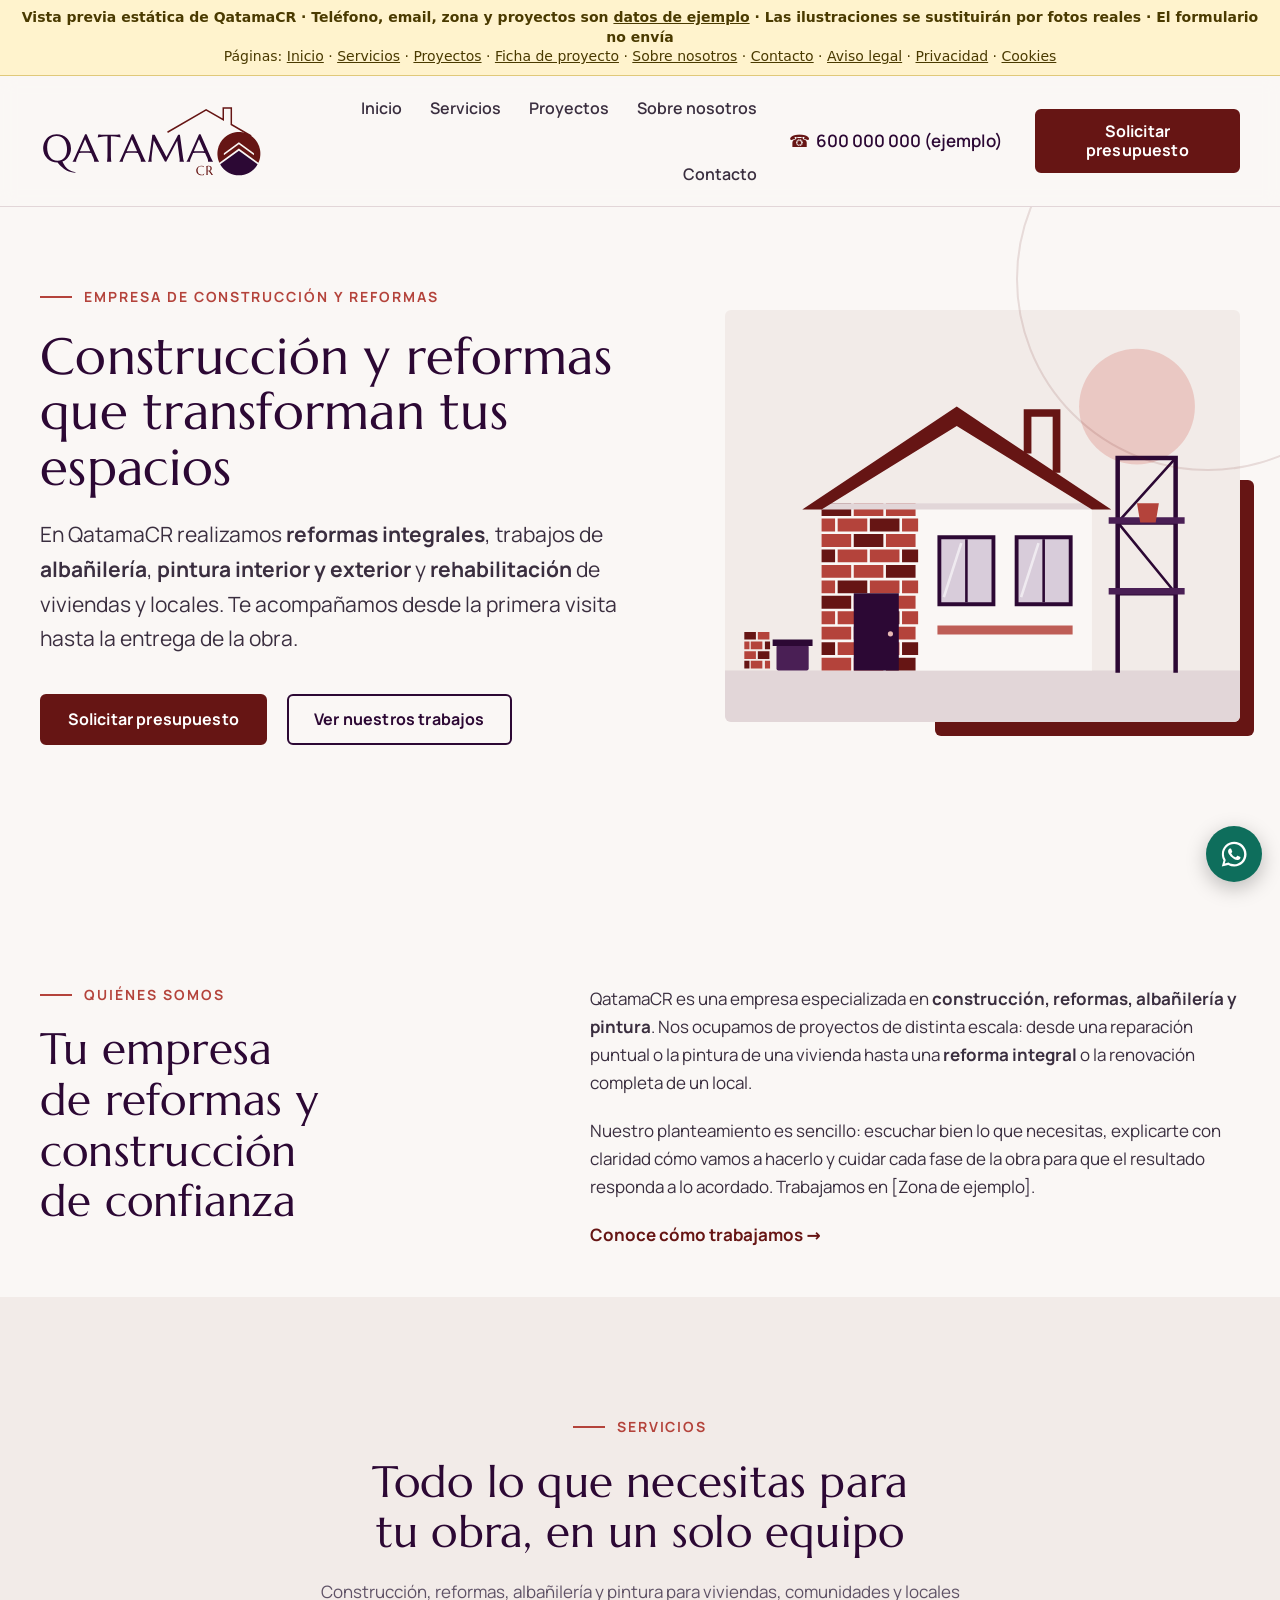
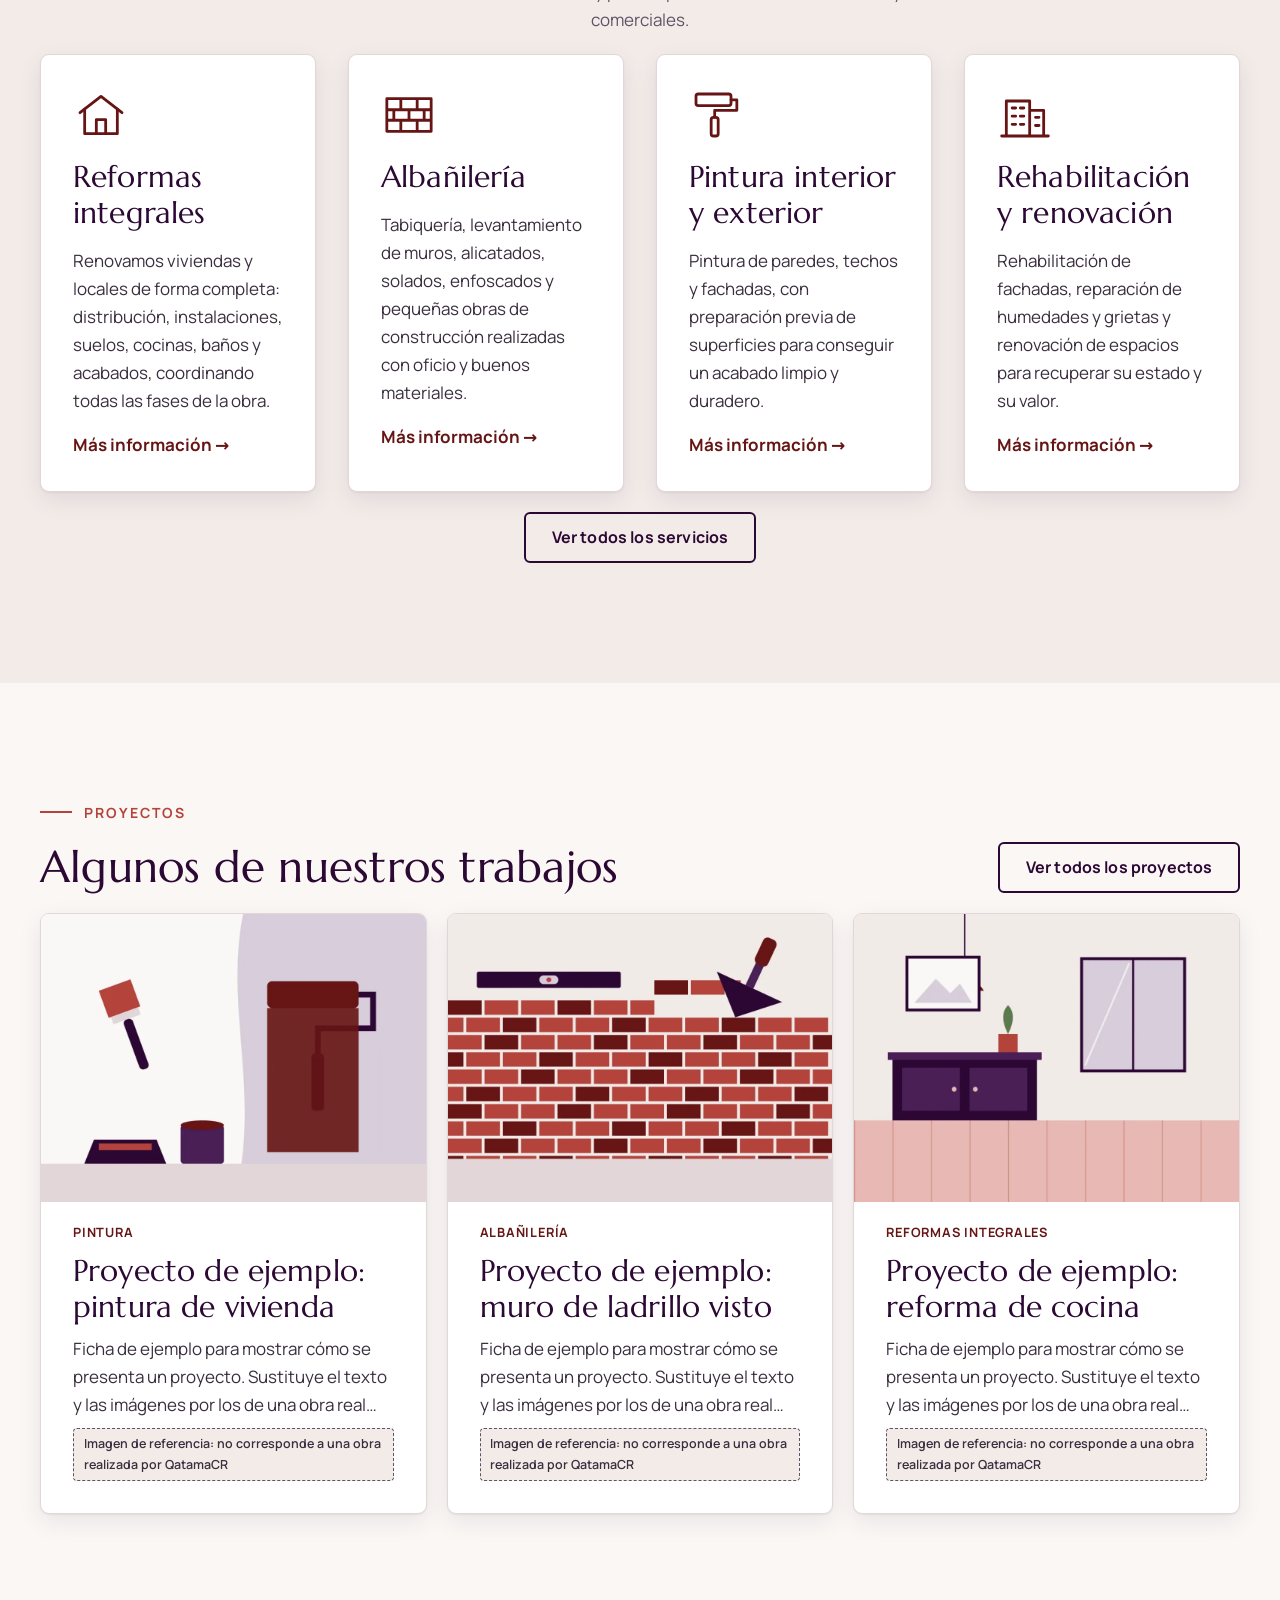
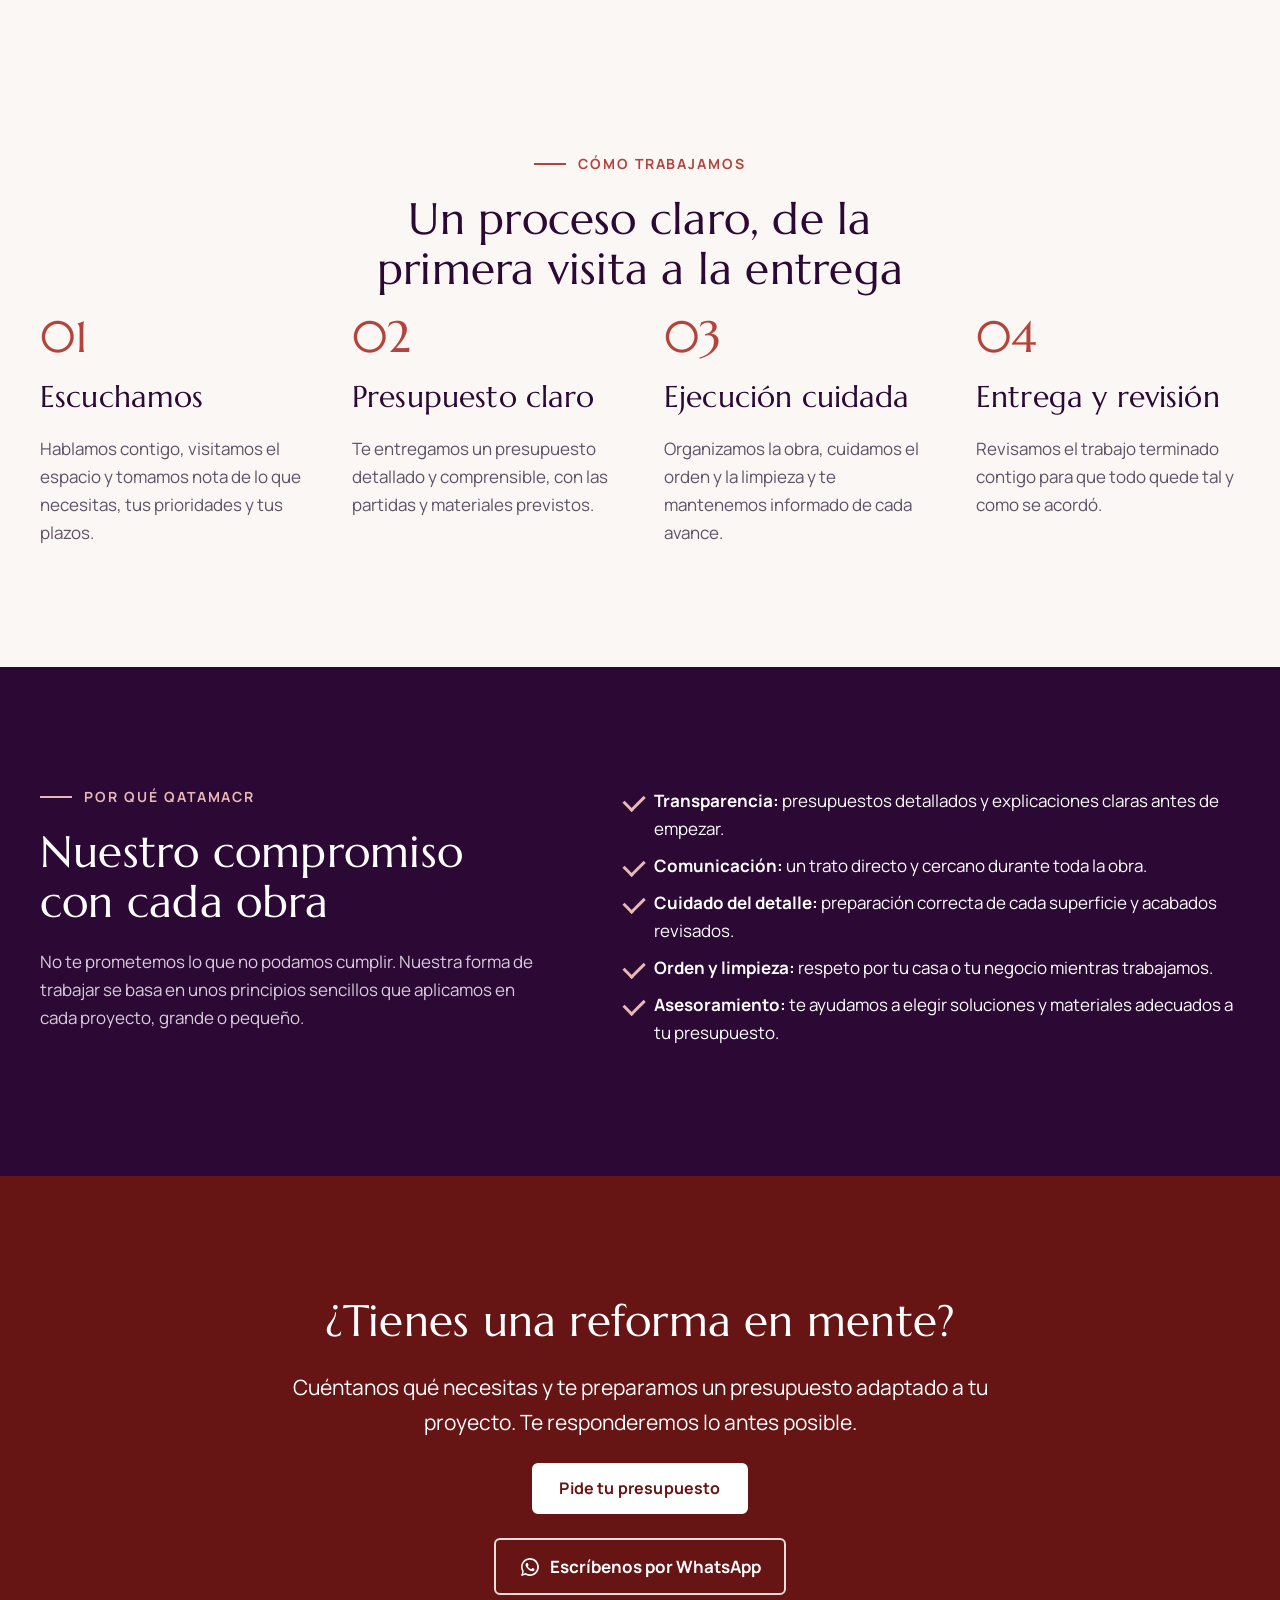
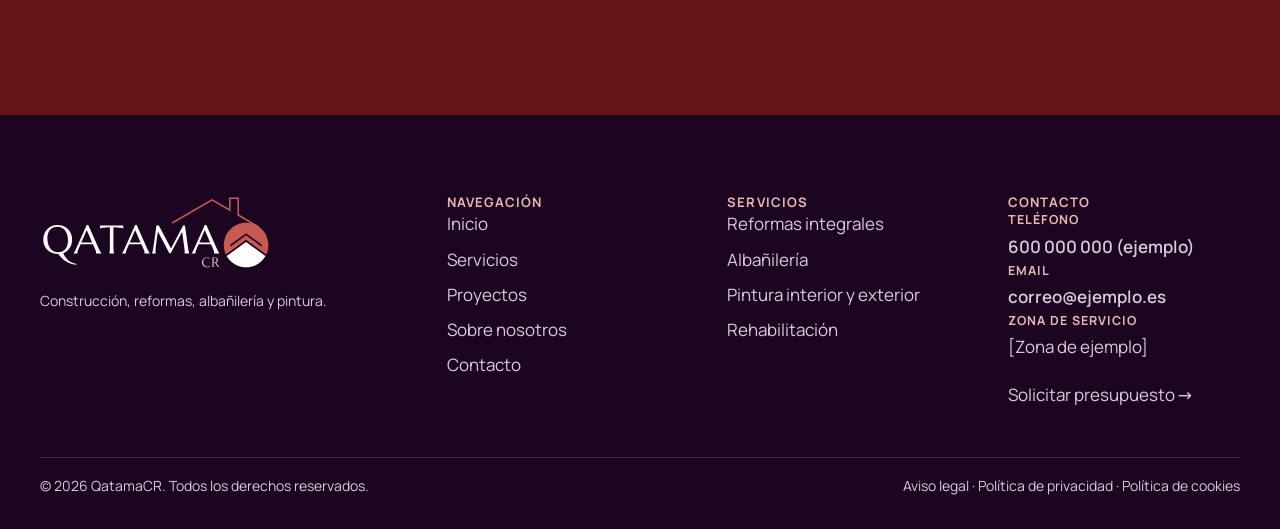
==== commit 85256a5c: "Add files via upload" ====
--- a/index.html
+++ b/index.html
@@ -82,7 +82,7 @@
 ol,ul{box-sizing:border-box}:root :where(ul.has-background,ol.has-background){padding:1.25em 2.375em}
 </style>
 <style id='global-styles-inline-css'>
-:root{--wp--preset--aspect-ratio--square: 1;--wp--preset--aspect-ratio--4-3: 4/3;--wp--preset--aspect-ratio--3-4: 3/4;--wp--preset--aspect-ratio--3-2: 3/2;--wp--preset--aspect-ratio--2-3: 2/3;--wp--preset--aspect-ratio--16-9: 16/9;--wp--preset--aspect-ratio--9-16: 9/16;--wp--preset--color--black: #000000;--wp--preset--color--cyan-bluish-gray: #abb8c3;--wp--preset--color--white: #ffffff;--wp--preset--color--pale-pink: #f78da7;--wp--preset--color--vivid-red: #cf2e2e;--wp--preset--color--luminous-vivid-orange: #ff6900;--wp--preset--color--luminous-vivid-amber: #fcb900;--wp--preset--color--light-green-cyan: #7bdcb5;--wp--preset--color--vivid-green-cyan: #00d084;--wp--preset--color--pale-cyan-blue: #8ed1fc;--wp--preset--color--vivid-cyan-blue: #0693e3;--wp--preset--color--vivid-purple: #9b51e0;--wp--preset--color--berenjena: #2C0834;--wp--preset--color--berenjena-oscuro: #1C0521;--wp--preset--color--berenjena-medio: #4A1F55;--wp--preset--color--burdeos: #661514;--wp--preset--color--burdeos-oscuro: #4A0F0E;--wp--preset--color--teja: #B4433B;--wp--preset--color--rosa-teja: #E7B9B4;--wp--preset--color--lila-claro: #D8CCDA;--wp--preset--color--texto: #3A2E3F;--wp--preset--color--texto-suave: #5F5266;--wp--preset--color--borde: #E2D6D8;--wp--preset--color--superficie: #F2EBE8;--wp--preset--color--fondo: #FAF7F5;--wp--preset--color--blanco: #FFFFFF;--wp--preset--gradient--vivid-cyan-blue-to-vivid-purple: linear-gradient(135deg,rgba(6,147,227,1) 0%,rgb(155,81,224) 100%);--wp--preset--gradient--light-green-cyan-to-vivid-green-cyan: linear-gradient(135deg,rgb(122,220,180) 0%,rgb(0,208,130) 100%);--wp--preset--gradient--luminous-vivid-amber-to-luminous-vivid-orange: linear-gradient(135deg,rgba(252,185,0,1) 0%,rgba(255,105,0,1) 100%);--wp--preset--gradient--luminous-vivid-orange-to-vivid-red: linear-gradient(135deg,rgba(255,105,0,1) 0%,rgb(207,46,46) 100%);--wp--preset--gradient--very-light-gray-to-cyan-bluish-gray: linear-gradient(135deg,rgb(238,238,238) 0%,rgb(169,184,195) 100%);--wp--preset--gradient--cool-to-warm-spectrum: linear-gradient(135deg,rgb(74,234,220) 0%,rgb(151,120,209) 20%,rgb(207,42,186) 40%,rgb(238,44,130) 60%,rgb(251,105,98) 80%,rgb(254,248,76) 100%);--wp--preset--gradient--blush-light-purple: linear-gradient(135deg,rgb(255,206,236) 0%,rgb(152,150,240) 100%);--wp--preset--gradient--blush-bordeaux: linear-gradient(135deg,rgb(254,205,165) 0%,rgb(254,45,45) 50%,rgb(107,0,62) 100%);--wp--preset--gradient--luminous-dusk: linear-gradient(135deg,rgb(255,203,112) 0%,rgb(199,81,192) 50%,rgb(65,88,208) 100%);--wp--preset--gradient--pale-ocean: linear-gradient(135deg,rgb(255,245,203) 0%,rgb(182,227,212) 50%,rgb(51,167,181) 100%);--wp--preset--gradient--electric-grass: linear-gradient(135deg,rgb(202,248,128) 0%,rgb(113,206,126) 100%);--wp--preset--gradient--midnight: linear-gradient(135deg,rgb(2,3,129) 0%,rgb(40,116,252) 100%);--wp--preset--font-size--small: 13px;--wp--preset--font-size--medium: clamp(14px, 0.875rem + ((1vw - 3.2px) * 0.652), 20px);--wp--preset--font-size--large: clamp(22.041px, 1.378rem + ((1vw - 3.2px) * 1.517), 36px);--wp--preset--font-size--x-large: clamp(25.014px, 1.563rem + ((1vw - 3.2px) * 1.846), 42px);--wp--preset--font-size--pequeno: 0.875rem;--wp--preset--font-size--base: 1.0625rem;--wp--preset--font-size--destacado: clamp(1.125rem, 1.125rem + ((1vw - 0.2rem) * 0.327), 1.3125rem);--wp--preset--font-size--grande: clamp(1.4rem, 1.4rem + ((1vw - 0.2rem) * 0.826), 1.875rem);--wp--preset--font-size--muy-grande: clamp(1.875rem, 1.875rem + ((1vw - 0.2rem) * 1.522), 2.75rem);--wp--preset--font-size--enorme: clamp(2.25rem, 2.25rem + ((1vw - 0.2rem) * 3.043), 4rem);--wp--preset--font-family--titulares: Marcellus, 'Times New Roman', Georgia, serif;--wp--preset--font-family--texto: Manrope, system-ui, -apple-system, 'Segoe UI', Roboto, Arial, sans-serif;--wp--preset--spacing--20: 0.75rem;--wp--preset--spacing--30: 1rem;--wp--preset--spacing--40: clamp(1.5rem, 3vw, 2rem);--wp--preset--spacing--50: clamp(2rem, 5vw, 3rem);--wp--preset--spacing--60: clamp(3rem, 7vw, 5rem);--wp--preset--spacing--70: clamp(4rem, 10vw, 7.5rem);--wp--preset--spacing--80: 5.06rem;--wp--preset--spacing--10: 0.5rem;--wp--preset--shadow--natural: 6px 6px 9px rgba(0, 0, 0, 0.2);--wp--preset--shadow--deep: 12px 12px 50px rgba(0, 0, 0, 0.4);--wp--preset--shadow--sharp: 6px 6px 0px rgba(0, 0, 0, 0.2);--wp--preset--shadow--outlined: 6px 6px 0px -3px rgba(255, 255, 255, 1), 6px 6px rgba(0, 0, 0, 1);--wp--preset--shadow--crisp: 6px 6px 0px rgba(0, 0, 0, 1);--wp--preset--shadow--suave: 0 1px 2px rgba(44, 8, 52, 0.06), 0 8px 24px rgba(44, 8, 52, 0.08);--wp--preset--shadow--elevada: 0 2px 4px rgba(44, 8, 52, 0.08), 0 18px 40px rgba(44, 8, 52, 0.14);--wp--custom--radio: 6px;--wp--custom--transicion: 180ms ease;}:root { --wp--style--global--content-size: 760px;--wp--style--global--wide-size: 1240px; }:where(body) { margin: 0; }.wp-site-blocks { padding-top: var(--wp--style--root--padding-top); padding-bottom: var(--wp--style--root--padding-bottom); }.has-global-padding { padding-right: var(--wp--style--root--padding-right); padding-left: var(--wp--style--root--padding-left); }.has-global-padding > .alignfull { margin-right: calc(var(--wp--style--root--padding-right) * -1); margin-left: calc(var(--wp--style--root--padding-left) * -1); }.has-global-padding :where(:not(.alignfull.is-layout-flow) > .has-global-padding:not(.wp-block-block, .alignfull)) { padding-right: 0; padding-left: 0; }.has-global-padding :where(:not(.alignfull.is-layout-flow) > .has-global-padding:not(.wp-block-block, .alignfull)) > .alignfull { margin-left: 0; margin-right: 0; }.wp-site-blocks > .alignleft { float: left; margin-right: 2em; }.wp-site-blocks > .alignright { float: right; margin-left: 2em; }.wp-site-blocks > .aligncenter { justify-content: center; margin-left: auto; margin-right: auto; }:where(.wp-site-blocks) > * { margin-block-start: 1.25rem; margin-block-end: 0; }:where(.wp-site-blocks) > :first-child { margin-block-start: 0; }:where(.wp-site-blocks) > :last-child { margin-block-end: 0; }:root { --wp--style--block-gap: 1.25rem; }.is-layout-flow  > :first-child{margin-block-start: 0;}.is-layout-flow  > :last-child{margin-block-end: 0;}.is-layout-flow  > *{margin-block-start: 1.25rem;margin-block-end: 0;}.is-layout-constrained  > :first-child{margin-block-start: 0;}.is-layout-constrained  > :last-child{margin-block-end: 0;}.is-layout-constrained  > *{margin-block-start: 1.25rem;margin-block-end: 0;}.is-layout-flex {gap: 1.25rem;}.is-layout-grid {gap: 1.25rem;}.is-layout-flow > .alignleft{float: left;margin-inline-start: 0;margin-inline-end: 2em;}.is-layout-flow > .alignright{float: right;margin-inline-start: 2em;margin-inline-end: 0;}.is-layout-flow > .aligncenter{margin-left: auto !important;margin-right: auto !important;}.is-layout-constrained > .alignleft{float: left;margin-inline-start: 0;margin-inline-end: 2em;}.is-layout-constrained > .alignright{float: right;margin-inline-start: 2em;margin-inline-end: 0;}.is-layout-constrained > .aligncenter{margin-left: auto !important;margin-right: auto !important;}.is-layout-constrained > :where(:not(.alignleft):not(.alignright):not(.alignfull)){max-width: var(--wp--style--global--content-size);margin-left: auto !important;margin-right: auto !important;}.is-layout-constrained > .alignwide{max-width: var(--wp--style--global--wide-size);}body .is-layout-flex{display: flex;}.is-layout-flex{flex-wrap: wrap;align-items: center;}.is-layout-flex > :is(*, div){margin: 0;}body .is-layout-grid{display: grid;}.is-layout-grid > :is(*, div){margin: 0;}:root :where(body){background-color: var(--wp--preset--color--fondo);color: var(--wp--preset--color--texto);font-family: var(--wp--preset--font-family--texto);font-size: var(--wp--preset--font-size--base);font-weight: 400;line-height: 1.65;--wp--style--root--padding-top: 0;--wp--style--root--padding-right: clamp(1.25rem, 4vw, 2.5rem);--wp--style--root--padding-bottom: 0;--wp--style--root--padding-left: clamp(1.25rem, 4vw, 2.5rem);}:root :where(a:where(:not(.wp-element-button))){color: var(--wp--preset--color--burdeos);text-decoration: underline;}:root :where(a:where(:not(.wp-element-button)):hover){color: var(--wp--preset--color--berenjena);}:root :where(a:where(:not(.wp-element-button)):focus){color: var(--wp--preset--color--berenjena);}:root :where(h1, h2, h3, h4, h5, h6){color: var(--wp--preset--color--berenjena);font-family: var(--wp--preset--font-family--titulares);font-weight: 400;letter-spacing: 0.005em;line-height: 1.15;}:root :where(h1){font-size: var(--wp--preset--font-size--enorme);line-height: 1.08;}:root :where(h2){font-size: var(--wp--preset--font-size--muy-grande);}:root :where(h3){font-size: var(--wp--preset--font-size--grande);line-height: 1.2;}:root :where(h4){font-family: var(--wp--preset--font-family--texto);font-size: var(--wp--preset--font-size--destacado);font-weight: 700;line-height: 1.3;}:root :where(h5){font-family: var(--wp--preset--font-family--texto);font-size: var(--wp--preset--font-size--base);font-weight: 700;}:root :where(h6){font-family: var(--wp--preset--font-family--texto);font-size: var(--wp--preset--font-size--pequeno);font-weight: 700;letter-spacing: 0.08em;text-transform: uppercase;}:root :where(.wp-element-button, .wp-block-button__link){background-color: var(--wp--preset--color--burdeos);border-radius: var(--wp--custom--radio);border-color: var(--wp--preset--color--burdeos);border-width: 2px;border-style: solid;color: var(--wp--preset--color--blanco);font-family: var(--wp--preset--font-family--texto);font-size: clamp(0.875rem, 0.875rem + ((1vw - 0.2rem) * 0.217), 1rem);font-weight: 700;letter-spacing: 0.01em;line-height: 1.2;padding-top: 0.85rem;padding-right: 1.6rem;padding-bottom: 0.85rem;padding-left: 1.6rem;text-decoration: none;}:root :where(.wp-element-button:hover, .wp-block-button__link:hover){background-color: var(--wp--preset--color--burdeos-oscuro);border-color: var(--wp--preset--color--burdeos-oscuro);color: var(--wp--preset--color--blanco);}:root :where(.wp-element-button:focus, .wp-block-button__link:focus){background-color: var(--wp--preset--color--burdeos-oscuro);color: var(--wp--preset--color--blanco);}:root :where(.wp-element-caption, .wp-block-audio figcaption, .wp-block-embed figcaption, .wp-block-gallery figcaption, .wp-block-image figcaption, .wp-block-table figcaption, .wp-block-video figcaption){color: var(--wp--preset--color--texto-suave);font-size: var(--wp--preset--font-size--pequeno);}.has-black-color{color: var(--wp--preset--color--black) !important;}.has-cyan-bluish-gray-color{color: var(--wp--preset--color--cyan-bluish-gray) !important;}.has-white-color{color: var(--wp--preset--color--white) !important;}.has-pale-pink-color{color: var(--wp--preset--color--pale-pink) !important;}.has-vivid-red-color{color: var(--wp--preset--color--vivid-red) !important;}.has-luminous-vivid-orange-color{color: var(--wp--preset--color--luminous-vivid-orange) !important;}.has-luminous-vivid-amber-color{color: var(--wp--preset--color--luminous-vivid-amber) !important;}.has-light-green-cyan-color{color: var(--wp--preset--color--light-green-cyan) !important;}.has-vivid-green-cyan-color{color: var(--wp--preset--color--vivid-green-cyan) !important;}.has-pale-cyan-blue-color{color: var(--wp--preset--color--pale-cyan-blue) !important;}.has-vivid-cyan-blue-color{color: var(--wp--preset--color--vivid-cyan-blue) !important;}.has-vivid-purple-color{color: var(--wp--preset--color--vivid-purple) !important;}.has-berenjena-color{color: var(--wp--preset--color--berenjena) !important;}.has-berenjena-oscuro-color{color: var(--wp--preset--color--berenjena-oscuro) !important;}.has-berenjena-medio-color{color: var(--wp--preset--color--berenjena-medio) !important;}.has-burdeos-color{color: var(--wp--preset--color--burdeos) !important;}.has-burdeos-oscuro-color{color: var(--wp--preset--color--burdeos-oscuro) !important;}.has-teja-color{color: var(--wp--preset--color--teja) !important;}.has-rosa-teja-color{color: var(--wp--preset--color--rosa-teja) !important;}.has-lila-claro-color{color: var(--wp--preset--color--lila-claro) !important;}.has-texto-color{color: var(--wp--preset--color--texto) !important;}.has-texto-suave-color{color: var(--wp--preset--color--texto-suave) !important;}.has-borde-color{color: var(--wp--preset--color--borde) !important;}.has-superficie-color{color: var(--wp--preset--color--superficie) !important;}.has-fondo-color{color: var(--wp--preset--color--fondo) !important;}.has-blanco-color{color: var(--wp--preset--color--blanco) !important;}.has-black-background-color{background-color: var(--wp--preset--color--black) !important;}.has-cyan-bluish-gray-background-color{background-color: var(--wp--preset--color--cyan-bluish-gray) !important;}.has-white-background-color{background-color: var(--wp--preset--color--white) !important;}.has-pale-pink-background-color{background-color: var(--wp--preset--color--pale-pink) !important;}.has-vivid-red-background-color{background-color: var(--wp--preset--color--vivid-red) !important;}.has-luminous-vivid-orange-background-color{background-color: var(--wp--preset--color--luminous-vivid-orange) !important;}.has-luminous-vivid-amber-background-color{background-color: var(--wp--preset--color--luminous-vivid-amber) !important;}.has-light-green-cyan-background-color{background-color: var(--wp--preset--color--light-green-cyan) !important;}.has-vivid-green-cyan-background-color{background-color: var(--wp--preset--color--vivid-green-cyan) !important;}.has-pale-cyan-blue-background-color{background-color: var(--wp--preset--color--pale-cyan-blue) !important;}.has-vivid-cyan-blue-background-color{background-color: var(--wp--preset--color--vivid-cyan-blue) !important;}.has-vivid-purple-background-color{background-color: var(--wp--preset--color--vivid-purple) !important;}.has-berenjena-background-color{background-color: var(--wp--preset--color--berenjena) !important;}.has-berenjena-oscuro-background-color{background-color: var(--wp--preset--color--berenjena-oscuro) !important;}.has-berenjena-medio-background-color{background-color: var(--wp--preset--color--berenjena-medio) !important;}.has-burdeos-background-color{background-color: var(--wp--preset--color--burdeos) !important;}.has-burdeos-oscuro-background-color{background-color: var(--wp--preset--color--burdeos-oscuro) !important;}.has-teja-background-color{background-color: var(--wp--preset--color--teja) !important;}.has-rosa-teja-background-color{background-color: var(--wp--preset--color--rosa-teja) !important;}.has-lila-claro-background-color{background-color: var(--wp--preset--color--lila-claro) !important;}.has-texto-background-color{background-color: var(--wp--preset--color--texto) !important;}.has-texto-suave-background-color{background-color: var(--wp--preset--color--texto-suave) !important;}.has-borde-background-color{background-color: var(--wp--preset--color--borde) !important;}.has-superficie-background-color{background-color: var(--wp--preset--color--superficie) !important;}.has-fondo-background-color{background-color: var(--wp--preset--color--fondo) !important;}.has-blanco-background-color{background-color: var(--wp--preset--color--blanco) !important;}.has-black-border-color{border-color: var(--wp--preset--color--black) !important;}.has-cyan-bluish-gray-border-color{border-color: var(--wp--preset--color--cyan-bluish-gray) !important;}.has-white-border-color{border-color: var(--wp--preset--color--white) !important;}.has-pale-pink-border-color{border-color: var(--wp--preset--color--pale-pink) !important;}.has-vivid-red-border-color{border-color: var(--wp--preset--color--vivid-red) !important;}.has-luminous-vivid-orange-border-color{border-color: var(--wp--preset--color--luminous-vivid-orange) !important;}.has-luminous-vivid-amber-border-color{border-color: var(--wp--preset--color--luminous-vivid-amber) !important;}.has-light-green-cyan-border-color{border-color: var(--wp--preset--color--light-green-cyan) !important;}.has-vivid-green-cyan-border-color{border-color: var(--wp--preset--color--vivid-green-cyan) !important;}.has-pale-cyan-blue-border-color{border-color: var(--wp--preset--color--pale-cyan-blue) !important;}.has-vivid-cyan-blue-border-color{border-color: var(--wp--preset--color--vivid-cyan-blue) !important;}.has-vivid-purple-border-color{border-color: var(--wp--preset--color--vivid-purple) !important;}.has-berenjena-border-color{border-color: var(--wp--preset--color--berenjena) !important;}.has-berenjena-oscuro-border-color{border-color: var(--wp--preset--color--berenjena-oscuro) !important;}.has-berenjena-medio-border-color{border-color: var(--wp--preset--color--berenjena-medio) !important;}.has-burdeos-border-color{border-color: var(--wp--preset--color--burdeos) !important;}.has-burdeos-oscuro-border-color{border-color: var(--wp--preset--color--burdeos-oscuro) !important;}.has-teja-border-color{border-color: var(--wp--preset--color--teja) !important;}.has-rosa-teja-border-color{border-color: var(--wp--preset--color--rosa-teja) !important;}.has-lila-claro-border-color{border-color: var(--wp--preset--color--lila-claro) !important;}.has-texto-border-color{border-color: var(--wp--preset--color--texto) !important;}.has-texto-suave-border-color{border-color: var(--wp--preset--color--texto-suave) !important;}.has-borde-border-color{border-color: var(--wp--preset--color--borde) !important;}.has-superficie-border-color{border-color: var(--wp--preset--color--superficie) !important;}.has-fondo-border-color{border-color: var(--wp--preset--color--fondo) !important;}.has-blanco-border-color{border-color: var(--wp--preset--color--blanco) !important;}.has-vivid-cyan-blue-to-vivid-purple-gradient-background{background: var(--wp--preset--gradient--vivid-cyan-blue-to-vivid-purple) !important;}.has-light-green-cyan-to-vivid-green-cyan-gradient-background{background: var(--wp--preset--gradient--light-green-cyan-to-vivid-green-cyan) !important;}.has-luminous-vivid-amber-to-luminous-vivid-orange-gradient-background{background: var(--wp--preset--gradient--luminous-vivid-amber-to-luminous-vivid-orange) !important;}.has-luminous-vivid-orange-to-vivid-red-gradient-background{background: var(--wp--preset--gradient--luminous-vivid-orange-to-vivid-red) !important;}.has-very-light-gray-to-cyan-bluish-gray-gradient-background{background: var(--wp--preset--gradient--very-light-gray-to-cyan-bluish-gray) !important;}.has-cool-to-warm-spectrum-gradient-background{background: var(--wp--preset--gradient--cool-to-warm-spectrum) !important;}.has-blush-light-purple-gradient-background{background: var(--wp--preset--gradient--blush-light-purple) !important;}.has-blush-bordeaux-gradient-background{background: var(--wp--preset--gradient--blush-bordeaux) !important;}.has-luminous-dusk-gradient-background{background: var(--wp--preset--gradient--luminous-dusk) !important;}.has-pale-ocean-gradient-background{background: var(--wp--preset--gradient--pale-ocean) !important;}.has-electric-grass-gradient-background{background: var(--wp--preset--gradient--electric-grass) !important;}.has-midnight-gradient-background{background: var(--wp--preset--gradient--midnight) !important;}.has-small-font-size{font-size: var(--wp--preset--font-size--small) !important;}.has-medium-font-size{font-size: var(--wp--preset--font-size--medium) !important;}.has-large-font-size{font-size: var(--wp--preset--font-size--large) !important;}.has-x-large-font-size{font-size: var(--wp--preset--font-size--x-large) !important;}.has-pequeno-font-size{font-size: var(--wp--preset--font-size--pequeno) !important;}.has-base-font-size{font-size: var(--wp--preset--font-size--base) !important;}.has-destacado-font-size{font-size: var(--wp--preset--font-size--destacado) !important;}.has-grande-font-size{font-size: var(--wp--preset--font-size--grande) !important;}.has-muy-grande-font-size{font-size: var(--wp--preset--font-size--muy-grande) !important;}.has-enorme-font-size{font-size: var(--wp--preset--font-size--enorme) !important;}.has-titulares-font-family{font-family: var(--wp--preset--font-family--titulares) !important;}.has-texto-font-family{font-family: var(--wp--preset--font-family--texto) !important;}
+:root{--wp--preset--aspect-ratio--square: 1;--wp--preset--aspect-ratio--4-3: 4/3;--wp--preset--aspect-ratio--3-4: 3/4;--wp--preset--aspect-ratio--3-2: 3/2;--wp--preset--aspect-ratio--2-3: 2/3;--wp--preset--aspect-ratio--16-9: 16/9;--wp--preset--aspect-ratio--9-16: 9/16;--wp--preset--color--black: #000000;--wp--preset--color--cyan-bluish-gray: #abb8c3;--wp--preset--color--white: #ffffff;--wp--preset--color--pale-pink: #f78da7;--wp--preset--color--vivid-red: #cf2e2e;--wp--preset--color--luminous-vivid-orange: #ff6900;--wp--preset--color--luminous-vivid-amber: #fcb900;--wp--preset--color--light-green-cyan: #7bdcb5;--wp--preset--color--vivid-green-cyan: #00d084;--wp--preset--color--pale-cyan-blue: #8ed1fc;--wp--preset--color--vivid-cyan-blue: #0693e3;--wp--preset--color--vivid-purple: #9b51e0;--wp--preset--color--berenjena: #2C0834;--wp--preset--color--berenjena-oscuro: #1C0521;--wp--preset--color--berenjena-medio: #4A1F55;--wp--preset--color--burdeos: #661514;--wp--preset--color--burdeos-oscuro: #4A0F0E;--wp--preset--color--teja: #B4433B;--wp--preset--color--rosa-teja: #E7B9B4;--wp--preset--color--lila-claro: #D8CCDA;--wp--preset--color--texto: #3A2E3F;--wp--preset--color--texto-suave: #5F5266;--wp--preset--color--borde: #E2D6D8;--wp--preset--color--superficie: #F2EBE8;--wp--preset--color--fondo: #FAF7F5;--wp--preset--color--blanco: #FFFFFF;--wp--preset--gradient--vivid-cyan-blue-to-vivid-purple: linear-gradient(135deg,rgba(6,147,227,1) 0%,rgb(155,81,224) 100%);--wp--preset--gradient--light-green-cyan-to-vivid-green-cyan: linear-gradient(135deg,rgb(122,220,180) 0%,rgb(0,208,130) 100%);--wp--preset--gradient--luminous-vivid-amber-to-luminous-vivid-orange: linear-gradient(135deg,rgba(252,185,0,1) 0%,rgba(255,105,0,1) 100%);--wp--preset--gradient--luminous-vivid-orange-to-vivid-red: linear-gradient(135deg,rgba(255,105,0,1) 0%,rgb(207,46,46) 100%);--wp--preset--gradient--very-light-gray-to-cyan-bluish-gray: linear-gradient(135deg,rgb(238,238,238) 0%,rgb(169,184,195) 100%);--wp--preset--gradient--cool-to-warm-spectrum: linear-gradient(135deg,rgb(74,234,220) 0%,rgb(151,120,209) 20%,rgb(207,42,186) 40%,rgb(238,44,130) 60%,rgb(251,105,98) 80%,rgb(254,248,76) 100%);--wp--preset--gradient--blush-light-purple: linear-gradient(135deg,rgb(255,206,236) 0%,rgb(152,150,240) 100%);--wp--preset--gradient--blush-bordeaux: linear-gradient(135deg,rgb(254,205,165) 0%,rgb(254,45,45) 50%,rgb(107,0,62) 100%);--wp--preset--gradient--luminous-dusk: linear-gradient(135deg,rgb(255,203,112) 0%,rgb(199,81,192) 50%,rgb(65,88,208) 100%);--wp--preset--gradient--pale-ocean: linear-gradient(135deg,rgb(255,245,203) 0%,rgb(182,227,212) 50%,rgb(51,167,181) 100%);--wp--preset--gradient--electric-grass: linear-gradient(135deg,rgb(202,248,128) 0%,rgb(113,206,126) 100%);--wp--preset--gradient--midnight: linear-gradient(135deg,rgb(2,3,129) 0%,rgb(40,116,252) 100%);--wp--preset--font-size--small: 13px;--wp--preset--font-size--medium: clamp(14px, 0.875rem + ((1vw - 3.2px) * 0.652), 20px);--wp--preset--font-size--large: clamp(22.041px, 1.378rem + ((1vw - 3.2px) * 1.517), 36px);--wp--preset--font-size--x-large: clamp(25.014px, 1.563rem + ((1vw - 3.2px) * 1.846), 42px);--wp--preset--font-size--pequeno: 0.875rem;--wp--preset--font-size--base: 1.0625rem;--wp--preset--font-size--destacado: clamp(1.125rem, 1.125rem + ((1vw - 0.2rem) * 0.327), 1.3125rem);--wp--preset--font-size--grande: clamp(1.4rem, 1.4rem + ((1vw - 0.2rem) * 0.826), 1.875rem);--wp--preset--font-size--muy-grande: clamp(1.875rem, 1.875rem + ((1vw - 0.2rem) * 1.522), 2.75rem);--wp--preset--font-size--enorme: clamp(2.25rem, 2.25rem + ((1vw - 0.2rem) * 2.348), 3.6rem);--wp--preset--font-family--titulares: Marcellus, 'Times New Roman', Georgia, serif;--wp--preset--font-family--texto: Manrope, system-ui, -apple-system, 'Segoe UI', Roboto, Arial, sans-serif;--wp--preset--spacing--20: 0.75rem;--wp--preset--spacing--30: 1rem;--wp--preset--spacing--40: clamp(1.5rem, 3vw, 2rem);--wp--preset--spacing--50: clamp(2rem, 5vw, 3rem);--wp--preset--spacing--60: clamp(3rem, 7vw, 5rem);--wp--preset--spacing--70: clamp(4rem, 10vw, 7.5rem);--wp--preset--spacing--80: 5.06rem;--wp--preset--spacing--10: 0.5rem;--wp--preset--shadow--natural: 6px 6px 9px rgba(0, 0, 0, 0.2);--wp--preset--shadow--deep: 12px 12px 50px rgba(0, 0, 0, 0.4);--wp--preset--shadow--sharp: 6px 6px 0px rgba(0, 0, 0, 0.2);--wp--preset--shadow--outlined: 6px 6px 0px -3px rgba(255, 255, 255, 1), 6px 6px rgba(0, 0, 0, 1);--wp--preset--shadow--crisp: 6px 6px 0px rgba(0, 0, 0, 1);--wp--preset--shadow--suave: 0 1px 2px rgba(44, 8, 52, 0.06), 0 8px 24px rgba(44, 8, 52, 0.08);--wp--preset--shadow--elevada: 0 2px 4px rgba(44, 8, 52, 0.08), 0 18px 40px rgba(44, 8, 52, 0.14);--wp--custom--radio: 6px;--wp--custom--transicion: 180ms ease;}:root { --wp--style--global--content-size: 760px;--wp--style--global--wide-size: 1240px; }:where(body) { margin: 0; }.wp-site-blocks { padding-top: var(--wp--style--root--padding-top); padding-bottom: var(--wp--style--root--padding-bottom); }.has-global-padding { padding-right: var(--wp--style--root--padding-right); padding-left: var(--wp--style--root--padding-left); }.has-global-padding > .alignfull { margin-right: calc(var(--wp--style--root--padding-right) * -1); margin-left: calc(var(--wp--style--root--padding-left) * -1); }.has-global-padding :where(:not(.alignfull.is-layout-flow) > .has-global-padding:not(.wp-block-block, .alignfull)) { padding-right: 0; padding-left: 0; }.has-global-padding :where(:not(.alignfull.is-layout-flow) > .has-global-padding:not(.wp-block-block, .alignfull)) > .alignfull { margin-left: 0; margin-right: 0; }.wp-site-blocks > .alignleft { float: left; margin-right: 2em; }.wp-site-blocks > .alignright { float: right; margin-left: 2em; }.wp-site-blocks > .aligncenter { justify-content: center; margin-left: auto; margin-right: auto; }:where(.wp-site-blocks) > * { margin-block-start: 1.25rem; margin-block-end: 0; }:where(.wp-site-blocks) > :first-child { margin-block-start: 0; }:where(.wp-site-blocks) > :last-child { margin-block-end: 0; }:root { --wp--style--block-gap: 1.25rem; }.is-layout-flow  > :first-child{margin-block-start: 0;}.is-layout-flow  > :last-child{margin-block-end: 0;}.is-layout-flow  > *{margin-block-start: 1.25rem;margin-block-end: 0;}.is-layout-constrained  > :first-child{margin-block-start: 0;}.is-layout-constrained  > :last-child{margin-block-end: 0;}.is-layout-constrained  > *{margin-block-start: 1.25rem;margin-block-end: 0;}.is-layout-flex {gap: 1.25rem;}.is-layout-grid {gap: 1.25rem;}.is-layout-flow > .alignleft{float: left;margin-inline-start: 0;margin-inline-end: 2em;}.is-layout-flow > .alignright{float: right;margin-inline-start: 2em;margin-inline-end: 0;}.is-layout-flow > .aligncenter{margin-left: auto !important;margin-right: auto !important;}.is-layout-constrained > .alignleft{float: left;margin-inline-start: 0;margin-inline-end: 2em;}.is-layout-constrained > .alignright{float: right;margin-inline-start: 2em;margin-inline-end: 0;}.is-layout-constrained > .aligncenter{margin-left: auto !important;margin-right: auto !important;}.is-layout-constrained > :where(:not(.alignleft):not(.alignright):not(.alignfull)){max-width: var(--wp--style--global--content-size);margin-left: auto !important;margin-right: auto !important;}.is-layout-constrained > .alignwide{max-width: var(--wp--style--global--wide-size);}body .is-layout-flex{display: flex;}.is-layout-flex{flex-wrap: wrap;align-items: center;}.is-layout-flex > :is(*, div){margin: 0;}body .is-layout-grid{display: grid;}.is-layout-grid > :is(*, div){margin: 0;}:root :where(body){background-color: var(--wp--preset--color--fondo);color: var(--wp--preset--color--texto);font-family: var(--wp--preset--font-family--texto);font-size: var(--wp--preset--font-size--base);font-weight: 400;line-height: 1.65;--wp--style--root--padding-top: 0;--wp--style--root--padding-right: clamp(1.25rem, 4vw, 2.5rem);--wp--style--root--padding-bottom: 0;--wp--style--root--padding-left: clamp(1.25rem, 4vw, 2.5rem);}:root :where(a:where(:not(.wp-element-button))){color: var(--wp--preset--color--burdeos);text-decoration: underline;}:root :where(a:where(:not(.wp-element-button)):hover){color: var(--wp--preset--color--berenjena);}:root :where(a:where(:not(.wp-element-button)):focus){color: var(--wp--preset--color--berenjena);}:root :where(h1, h2, h3, h4, h5, h6){color: var(--wp--preset--color--berenjena);font-family: var(--wp--preset--font-family--titulares);font-weight: 400;letter-spacing: 0.005em;line-height: 1.15;}:root :where(h1){font-size: var(--wp--preset--font-size--enorme);line-height: 1.08;}:root :where(h2){font-size: var(--wp--preset--font-size--muy-grande);}:root :where(h3){font-size: var(--wp--preset--font-size--grande);line-height: 1.2;}:root :where(h4){font-family: var(--wp--preset--font-family--texto);font-size: var(--wp--preset--font-size--destacado);font-weight: 700;line-height: 1.3;}:root :where(h5){font-family: var(--wp--preset--font-family--texto);font-size: var(--wp--preset--font-size--base);font-weight: 700;}:root :where(h6){font-family: var(--wp--preset--font-family--texto);font-size: var(--wp--preset--font-size--pequeno);font-weight: 700;letter-spacing: 0.08em;text-transform: uppercase;}:root :where(.wp-element-button, .wp-block-button__link){background-color: var(--wp--preset--color--burdeos);border-radius: var(--wp--custom--radio);border-color: var(--wp--preset--color--burdeos);border-width: 2px;border-style: solid;color: var(--wp--preset--color--blanco);font-family: var(--wp--preset--font-family--texto);font-size: clamp(0.875rem, 0.875rem + ((1vw - 0.2rem) * 0.217), 1rem);font-weight: 700;letter-spacing: 0.01em;line-height: 1.2;padding-top: 0.85rem;padding-right: 1.6rem;padding-bottom: 0.85rem;padding-left: 1.6rem;text-decoration: none;}:root :where(.wp-element-button:hover, .wp-block-button__link:hover){background-color: var(--wp--preset--color--burdeos-oscuro);border-color: var(--wp--preset--color--burdeos-oscuro);color: var(--wp--preset--color--blanco);}:root :where(.wp-element-button:focus, .wp-block-button__link:focus){background-color: var(--wp--preset--color--burdeos-oscuro);color: var(--wp--preset--color--blanco);}:root :where(.wp-element-caption, .wp-block-audio figcaption, .wp-block-embed figcaption, .wp-block-gallery figcaption, .wp-block-image figcaption, .wp-block-table figcaption, .wp-block-video figcaption){color: var(--wp--preset--color--texto-suave);font-size: var(--wp--preset--font-size--pequeno);}.has-black-color{color: var(--wp--preset--color--black) !important;}.has-cyan-bluish-gray-color{color: var(--wp--preset--color--cyan-bluish-gray) !important;}.has-white-color{color: var(--wp--preset--color--white) !important;}.has-pale-pink-color{color: var(--wp--preset--color--pale-pink) !important;}.has-vivid-red-color{color: var(--wp--preset--color--vivid-red) !important;}.has-luminous-vivid-orange-color{color: var(--wp--preset--color--luminous-vivid-orange) !important;}.has-luminous-vivid-amber-color{color: var(--wp--preset--color--luminous-vivid-amber) !important;}.has-light-green-cyan-color{color: var(--wp--preset--color--light-green-cyan) !important;}.has-vivid-green-cyan-color{color: var(--wp--preset--color--vivid-green-cyan) !important;}.has-pale-cyan-blue-color{color: var(--wp--preset--color--pale-cyan-blue) !important;}.has-vivid-cyan-blue-color{color: var(--wp--preset--color--vivid-cyan-blue) !important;}.has-vivid-purple-color{color: var(--wp--preset--color--vivid-purple) !important;}.has-berenjena-color{color: var(--wp--preset--color--berenjena) !important;}.has-berenjena-oscuro-color{color: var(--wp--preset--color--berenjena-oscuro) !important;}.has-berenjena-medio-color{color: var(--wp--preset--color--berenjena-medio) !important;}.has-burdeos-color{color: var(--wp--preset--color--burdeos) !important;}.has-burdeos-oscuro-color{color: var(--wp--preset--color--burdeos-oscuro) !important;}.has-teja-color{color: var(--wp--preset--color--teja) !important;}.has-rosa-teja-color{color: var(--wp--preset--color--rosa-teja) !important;}.has-lila-claro-color{color: var(--wp--preset--color--lila-claro) !important;}.has-texto-color{color: var(--wp--preset--color--texto) !important;}.has-texto-suave-color{color: var(--wp--preset--color--texto-suave) !important;}.has-borde-color{color: var(--wp--preset--color--borde) !important;}.has-superficie-color{color: var(--wp--preset--color--superficie) !important;}.has-fondo-color{color: var(--wp--preset--color--fondo) !important;}.has-blanco-color{color: var(--wp--preset--color--blanco) !important;}.has-black-background-color{background-color: var(--wp--preset--color--black) !important;}.has-cyan-bluish-gray-background-color{background-color: var(--wp--preset--color--cyan-bluish-gray) !important;}.has-white-background-color{background-color: var(--wp--preset--color--white) !important;}.has-pale-pink-background-color{background-color: var(--wp--preset--color--pale-pink) !important;}.has-vivid-red-background-color{background-color: var(--wp--preset--color--vivid-red) !important;}.has-luminous-vivid-orange-background-color{background-color: var(--wp--preset--color--luminous-vivid-orange) !important;}.has-luminous-vivid-amber-background-color{background-color: var(--wp--preset--color--luminous-vivid-amber) !important;}.has-light-green-cyan-background-color{background-color: var(--wp--preset--color--light-green-cyan) !important;}.has-vivid-green-cyan-background-color{background-color: var(--wp--preset--color--vivid-green-cyan) !important;}.has-pale-cyan-blue-background-color{background-color: var(--wp--preset--color--pale-cyan-blue) !important;}.has-vivid-cyan-blue-background-color{background-color: var(--wp--preset--color--vivid-cyan-blue) !important;}.has-vivid-purple-background-color{background-color: var(--wp--preset--color--vivid-purple) !important;}.has-berenjena-background-color{background-color: var(--wp--preset--color--berenjena) !important;}.has-berenjena-oscuro-background-color{background-color: var(--wp--preset--color--berenjena-oscuro) !important;}.has-berenjena-medio-background-color{background-color: var(--wp--preset--color--berenjena-medio) !important;}.has-burdeos-background-color{background-color: var(--wp--preset--color--burdeos) !important;}.has-burdeos-oscuro-background-color{background-color: var(--wp--preset--color--burdeos-oscuro) !important;}.has-teja-background-color{background-color: var(--wp--preset--color--teja) !important;}.has-rosa-teja-background-color{background-color: var(--wp--preset--color--rosa-teja) !important;}.has-lila-claro-background-color{background-color: var(--wp--preset--color--lila-claro) !important;}.has-texto-background-color{background-color: var(--wp--preset--color--texto) !important;}.has-texto-suave-background-color{background-color: var(--wp--preset--color--texto-suave) !important;}.has-borde-background-color{background-color: var(--wp--preset--color--borde) !important;}.has-superficie-background-color{background-color: var(--wp--preset--color--superficie) !important;}.has-fondo-background-color{background-color: var(--wp--preset--color--fondo) !important;}.has-blanco-background-color{background-color: var(--wp--preset--color--blanco) !important;}.has-black-border-color{border-color: var(--wp--preset--color--black) !important;}.has-cyan-bluish-gray-border-color{border-color: var(--wp--preset--color--cyan-bluish-gray) !important;}.has-white-border-color{border-color: var(--wp--preset--color--white) !important;}.has-pale-pink-border-color{border-color: var(--wp--preset--color--pale-pink) !important;}.has-vivid-red-border-color{border-color: var(--wp--preset--color--vivid-red) !important;}.has-luminous-vivid-orange-border-color{border-color: var(--wp--preset--color--luminous-vivid-orange) !important;}.has-luminous-vivid-amber-border-color{border-color: var(--wp--preset--color--luminous-vivid-amber) !important;}.has-light-green-cyan-border-color{border-color: var(--wp--preset--color--light-green-cyan) !important;}.has-vivid-green-cyan-border-color{border-color: var(--wp--preset--color--vivid-green-cyan) !important;}.has-pale-cyan-blue-border-color{border-color: var(--wp--preset--color--pale-cyan-blue) !important;}.has-vivid-cyan-blue-border-color{border-color: var(--wp--preset--color--vivid-cyan-blue) !important;}.has-vivid-purple-border-color{border-color: var(--wp--preset--color--vivid-purple) !important;}.has-berenjena-border-color{border-color: var(--wp--preset--color--berenjena) !important;}.has-berenjena-oscuro-border-color{border-color: var(--wp--preset--color--berenjena-oscuro) !important;}.has-berenjena-medio-border-color{border-color: var(--wp--preset--color--berenjena-medio) !important;}.has-burdeos-border-color{border-color: var(--wp--preset--color--burdeos) !important;}.has-burdeos-oscuro-border-color{border-color: var(--wp--preset--color--burdeos-oscuro) !important;}.has-teja-border-color{border-color: var(--wp--preset--color--teja) !important;}.has-rosa-teja-border-color{border-color: var(--wp--preset--color--rosa-teja) !important;}.has-lila-claro-border-color{border-color: var(--wp--preset--color--lila-claro) !important;}.has-texto-border-color{border-color: var(--wp--preset--color--texto) !important;}.has-texto-suave-border-color{border-color: var(--wp--preset--color--texto-suave) !important;}.has-borde-border-color{border-color: var(--wp--preset--color--borde) !important;}.has-superficie-border-color{border-color: var(--wp--preset--color--superficie) !important;}.has-fondo-border-color{border-color: var(--wp--preset--color--fondo) !important;}.has-blanco-border-color{border-color: var(--wp--preset--color--blanco) !important;}.has-vivid-cyan-blue-to-vivid-purple-gradient-background{background: var(--wp--preset--gradient--vivid-cyan-blue-to-vivid-purple) !important;}.has-light-green-cyan-to-vivid-green-cyan-gradient-background{background: var(--wp--preset--gradient--light-green-cyan-to-vivid-green-cyan) !important;}.has-luminous-vivid-amber-to-luminous-vivid-orange-gradient-background{background: var(--wp--preset--gradient--luminous-vivid-amber-to-luminous-vivid-orange) !important;}.has-luminous-vivid-orange-to-vivid-red-gradient-background{background: var(--wp--preset--gradient--luminous-vivid-orange-to-vivid-red) !important;}.has-very-light-gray-to-cyan-bluish-gray-gradient-background{background: var(--wp--preset--gradient--very-light-gray-to-cyan-bluish-gray) !important;}.has-cool-to-warm-spectrum-gradient-background{background: var(--wp--preset--gradient--cool-to-warm-spectrum) !important;}.has-blush-light-purple-gradient-background{background: var(--wp--preset--gradient--blush-light-purple) !important;}.has-blush-bordeaux-gradient-background{background: var(--wp--preset--gradient--blush-bordeaux) !important;}.has-luminous-dusk-gradient-background{background: var(--wp--preset--gradient--luminous-dusk) !important;}.has-pale-ocean-gradient-background{background: var(--wp--preset--gradient--pale-ocean) !important;}.has-electric-grass-gradient-background{background: var(--wp--preset--gradient--electric-grass) !important;}.has-midnight-gradient-background{background: var(--wp--preset--gradient--midnight) !important;}.has-small-font-size{font-size: var(--wp--preset--font-size--small) !important;}.has-medium-font-size{font-size: var(--wp--preset--font-size--medium) !important;}.has-large-font-size{font-size: var(--wp--preset--font-size--large) !important;}.has-x-large-font-size{font-size: var(--wp--preset--font-size--x-large) !important;}.has-pequeno-font-size{font-size: var(--wp--preset--font-size--pequeno) !important;}.has-base-font-size{font-size: var(--wp--preset--font-size--base) !important;}.has-destacado-font-size{font-size: var(--wp--preset--font-size--destacado) !important;}.has-grande-font-size{font-size: var(--wp--preset--font-size--grande) !important;}.has-muy-grande-font-size{font-size: var(--wp--preset--font-size--muy-grande) !important;}.has-enorme-font-size{font-size: var(--wp--preset--font-size--enorme) !important;}.has-titulares-font-family{font-family: var(--wp--preset--font-family--titulares) !important;}.has-texto-font-family{font-family: var(--wp--preset--font-family--texto) !important;}
 :root :where(.wp-block-navigation){font-size: clamp(0.875rem, 0.875rem + ((1vw - 0.2rem) * 0.217), 1rem);font-weight: 600;}
 :root :where(.wp-block-post-title){font-family: var(--wp--preset--font-family--titulares);}
 :root :where(.wp-block-image img, .wp-block-image .wp-block-image__crop-area, .wp-block-image .components-placeholder){border-radius: var(--wp--custom--radio);}
@@ -168,7 +168,7 @@
 
 <div class="wp-site-blocks"><header class="wp-block-template-part">
 <div class="wp-block-group qcr-header has-global-padding is-layout-constrained wp-container-core-group-is-layout-3 wp-block-group-is-layout-constrained" style="padding-top:0.85rem;padding-bottom:0.85rem">
-<div class="wp-block-group alignwide is-content-justification-space-between is-nowrap is-layout-flex wp-container-core-group-is-layout-2 wp-block-group-is-layout-flex"><div class="wp-block-site-logo qatamacr-logo"><a href="index.html" class="custom-logo-link" rel="home" aria-current="page"><img src="assets/tema/assets/images/logo/qatamacr-logo-sin-tejado.svg" class="custom-logo" alt="QatamaCR – Inicio" width="190" height="45" decoding="async"></a></div>
+<div class="wp-block-group alignwide is-content-justification-space-between is-nowrap is-layout-flex wp-container-core-group-is-layout-2 wp-block-group-is-layout-flex"><div class="wp-block-site-logo qatamacr-logo"><a href="index.html" class="custom-logo-link" rel="home" aria-current="page"><img src="assets/tema/assets/images/logo/qatamacr-logo-principal.svg" class="custom-logo" alt="QatamaCR – Inicio" width="230" height="74" decoding="async"></a></div>
 
 
 <div class="wp-block-group is-nowrap is-layout-flex wp-container-core-group-is-layout-1 wp-block-group-is-layout-flex"><nav class="is-responsive items-justified-right wp-block-navigation is-content-justification-right is-layout-flex wp-container-core-navigation-is-layout-1 wp-block-navigation-is-layout-flex" aria-label="Menú principal" 
@@ -202,6 +202,8 @@
 					</div>
 				</div></nav>
 
+<p class="qcr-dato qcr-dato--telefono qcr-header-tel wp-block-qatamacr-dato-contacto"><span class="qcr-dato__valor"><a href="tel:600000000">600 000 000 (ejemplo)</a></span></p>
+
 
 <div class="wp-block-buttons qcr-header-cta is-layout-flex wp-block-buttons-is-layout-flex">
 <div class="wp-block-button"><a class="wp-block-button__link wp-element-button" href="contacto.html#presupuesto" style="padding-top:0.7rem;padding-right:1.25rem;padding-bottom:0.7rem;padding-left:1.25rem">Solicitar presupuesto</a></div>
@@ -579,7 +581,7 @@
 <footer class="wp-block-template-part">
 <div class="wp-block-group alignfull qcr-footer has-lila-claro-color has-text-color has-berenjena-oscuro-background-color has-background has-global-padding is-layout-constrained wp-container-core-group-is-layout-28 wp-block-group-is-layout-constrained" style="padding-top:var(--wp--preset--spacing--60);padding-bottom:var(--wp--preset--spacing--40)">
 <div class="wp-block-columns alignwide is-layout-flex wp-container-core-columns-is-layout-6 wp-block-columns-is-layout-flex">
-<div class="wp-block-column is-layout-flow wp-block-column-is-layout-flow" style="flex-basis:34%"><div class="wp-block-site-logo qatamacr-logo is-logo-negativo is-logo-tejado"><a href="index.html" class="custom-logo-link" rel="home" aria-current="page"><img loading="lazy" src="assets/tema/assets/images/logo/qatamacr-logo-negativo.svg" class="custom-logo" alt="QatamaCR – Inicio" width="230" height="78" decoding="async"></a></div>
+<div class="wp-block-column is-layout-flow wp-block-column-is-layout-flow" style="flex-basis:34%"><div class="wp-block-site-logo qatamacr-logo is-logo-negativo is-logo-tejado"><a href="index.html" class="custom-logo-link" rel="home" aria-current="page"><img loading="lazy" src="assets/tema/assets/images/logo/qatamacr-logo-negativo.svg" class="custom-logo" alt="QatamaCR – Inicio" width="230" height="74" decoding="async"></a></div>
 
 
 <p class="has-lila-claro-color has-text-color has-pequeno-font-size">Construcción, reformas, albañilería y pintura.</p>
@@ -655,7 +657,7 @@
 
 <p class="qcr-dato qcr-dato--telefono wp-block-qatamacr-dato-contacto"><span class="qcr-dato__etiqueta">Teléfono</span><span class="qcr-dato__valor"><a href="tel:600000000">600 000 000 (ejemplo)</a></span></p>
 
-<p class="qcr-dato qcr-dato--email wp-block-qatamacr-dato-contacto"><span class="qcr-dato__etiqueta">Email</span><span class="qcr-dato__valor"><a href="mailto:co&#114;&#114;eo&#064;&#101;&#106;&#101;&#109;p&#108;o.es">co&#114;&#114;e&#111;&#064;&#101;je&#109;&#112;l&#111;&#046;&#101;s</a></span></p>
+<p class="qcr-dato qcr-dato--email wp-block-qatamacr-dato-contacto"><span class="qcr-dato__etiqueta">Email</span><span class="qcr-dato__valor"><a href="mailto:&#099;&#111;&#114;r&#101;o&#064;&#101;jemplo&#046;&#101;s">&#099;&#111;&#114;&#114;&#101;&#111;&#064;&#101;&#106;&#101;&#109;&#112;lo&#046;e&#115;</a></span></p>
 
 <p class="qcr-dato qcr-dato--zona wp-block-qatamacr-dato-contacto"><span class="qcr-dato__etiqueta">Zona de servicio</span><span class="qcr-dato__valor">[Zona de ejemplo]</span></p>
 
@@ -671,7 +673,7 @@
 
 
 <div class="wp-block-group alignwide qcr-pie-legal is-content-justification-space-between is-layout-flex wp-container-core-group-is-layout-27 wp-block-group-is-layout-flex" style="padding-top:var(--wp--preset--spacing--30);margin-top:var(--wp--preset--spacing--50)">
-<p class="has-lila-claro-color has-text-color has-pequeno-font-size">© QatamaCR. Todos los derechos reservados.</p>
+<p class="has-lila-claro-color has-text-color has-pequeno-font-size">© 2026 QatamaCR. Todos los derechos reservados.</p>
 
 
 
--- a/assets/tema/assets/css/qatamacr.css
+++ b/assets/tema/assets/css/qatamacr.css
@@ -336,3 +336,12 @@
 }
 .qcr-enlace-volver a { text-decoration: none; font-weight: 600; }
 .wp-site-blocks > footer, .wp-site-blocks > main { margin-block-start: 0; }
+
+/* Logo de cabecera (con tejado): tamaño adaptado a cada pantalla */
+.qcr-header .wp-block-site-logo img { width: clamp(170px, 18vw, 230px); }
+.qcr-header-tel { margin: 0; white-space: nowrap; font-weight: 700; }
+.qcr-header-tel a { color: var(--wp--preset--color--berenjena); text-decoration: none; }
+.qcr-header-tel a::before { content: "☎\FE0E" / ""; margin-right: 0.35rem; color: var(--wp--preset--color--burdeos); }
+@media (max-width: 1100px) { .qcr-header-tel { display: none !important; } }
+.qcr-hero .wp-block-column > .wp-block-group { align-items: stretch; }
+.qcr-hero h1 { text-wrap: wrap; font-size: clamp(2.25rem, 4vw, 3.25rem) !important; }
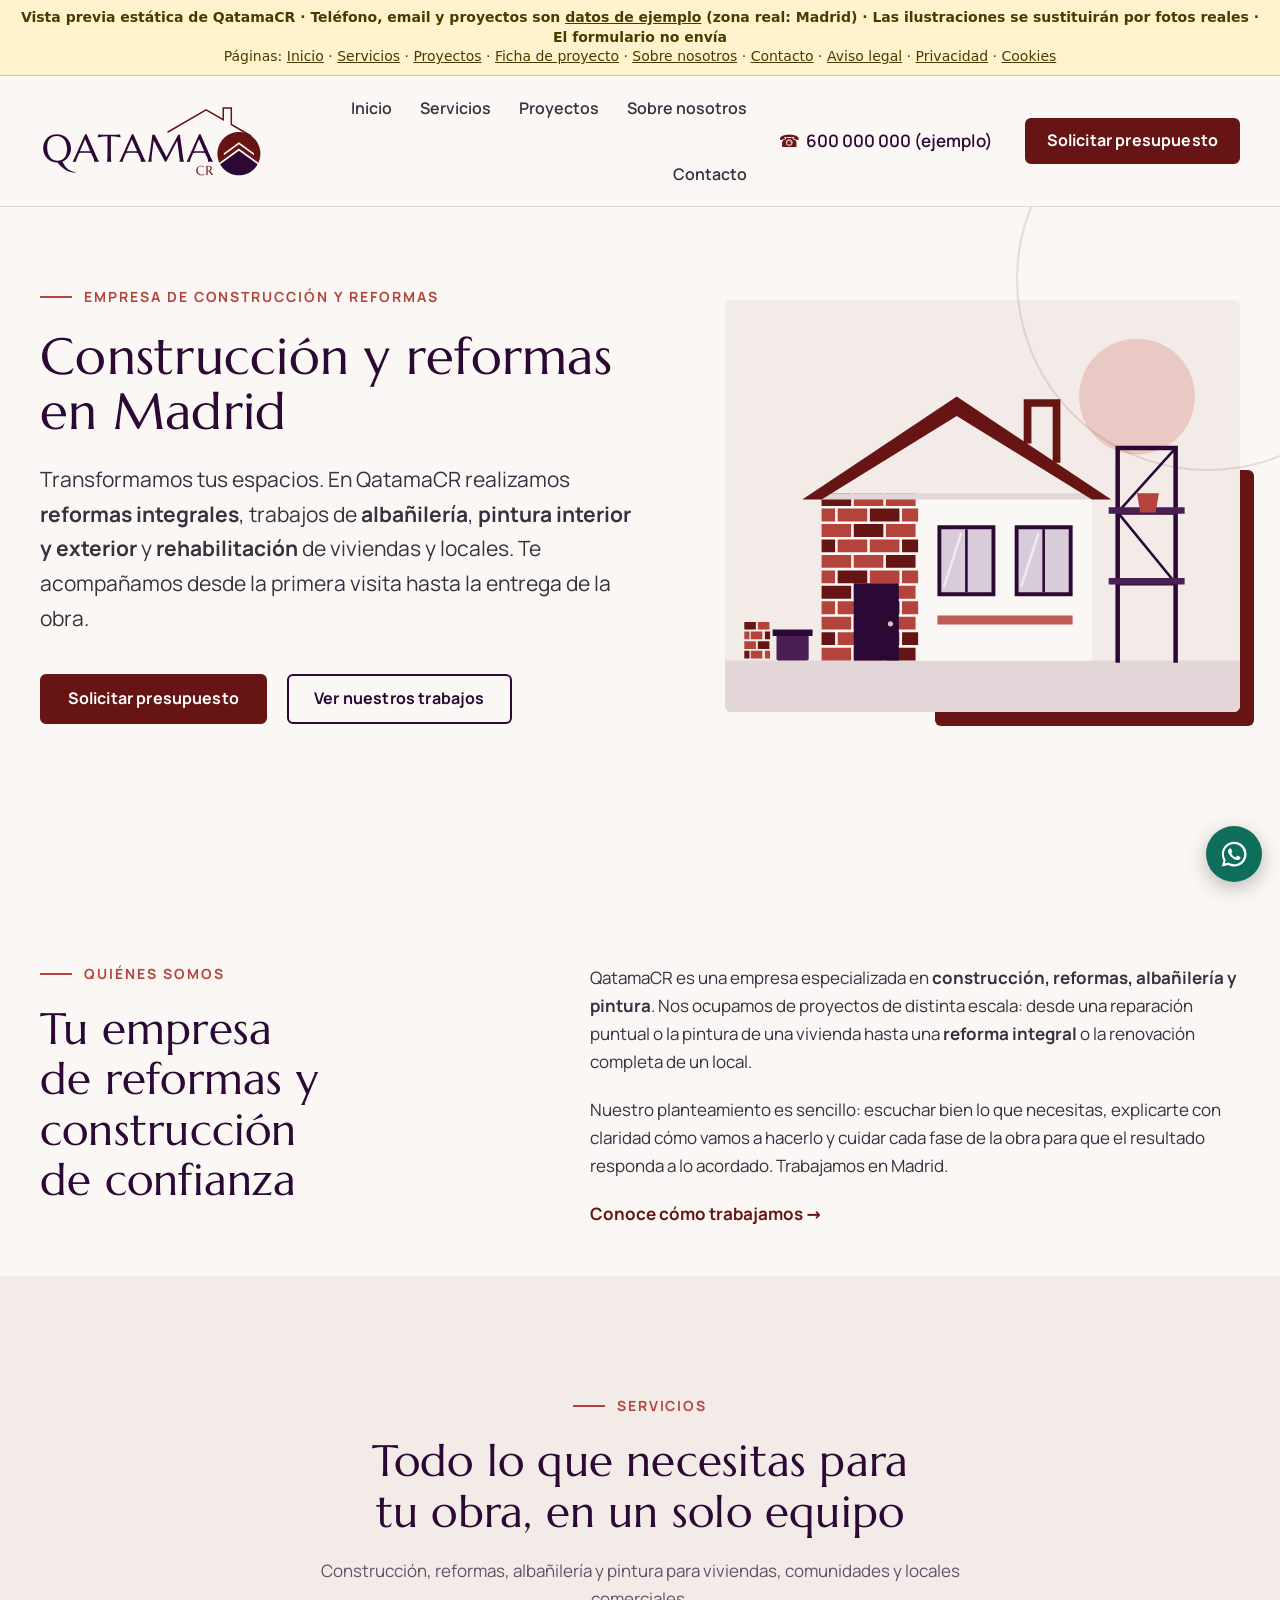
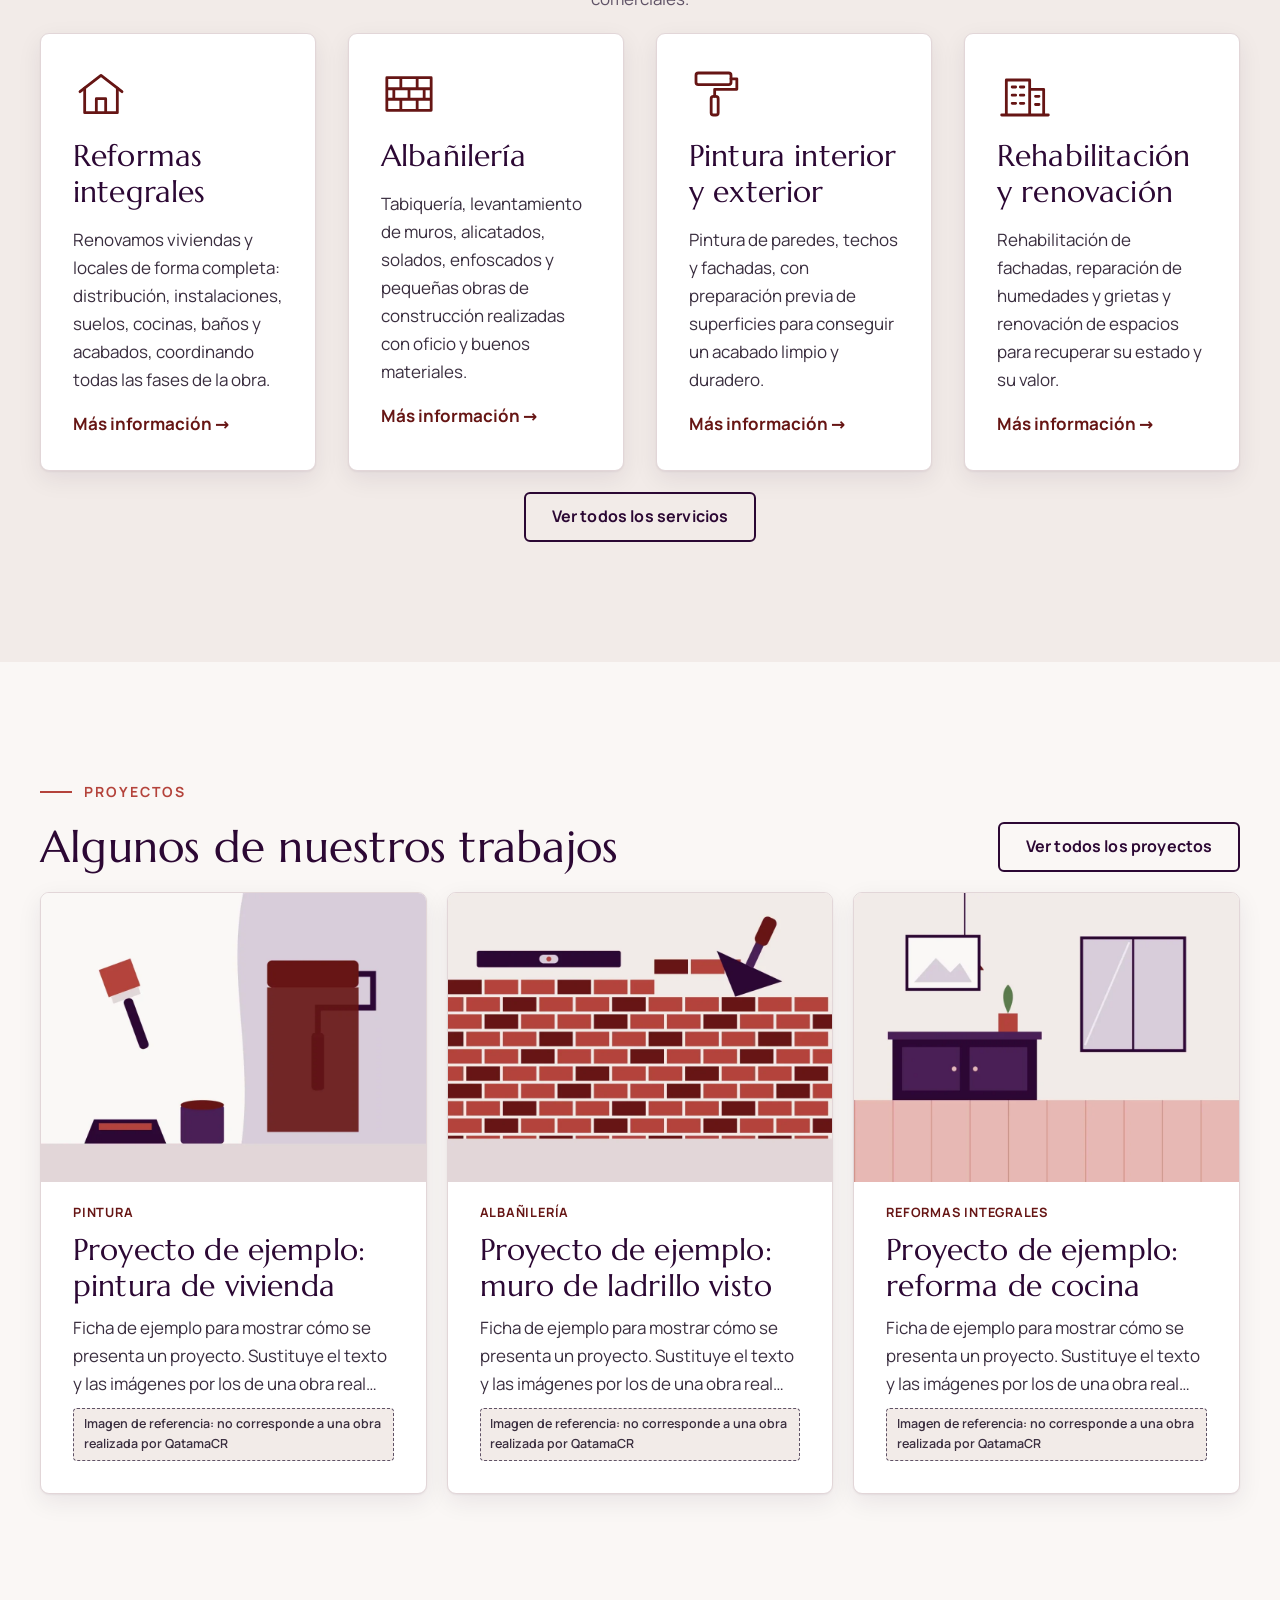
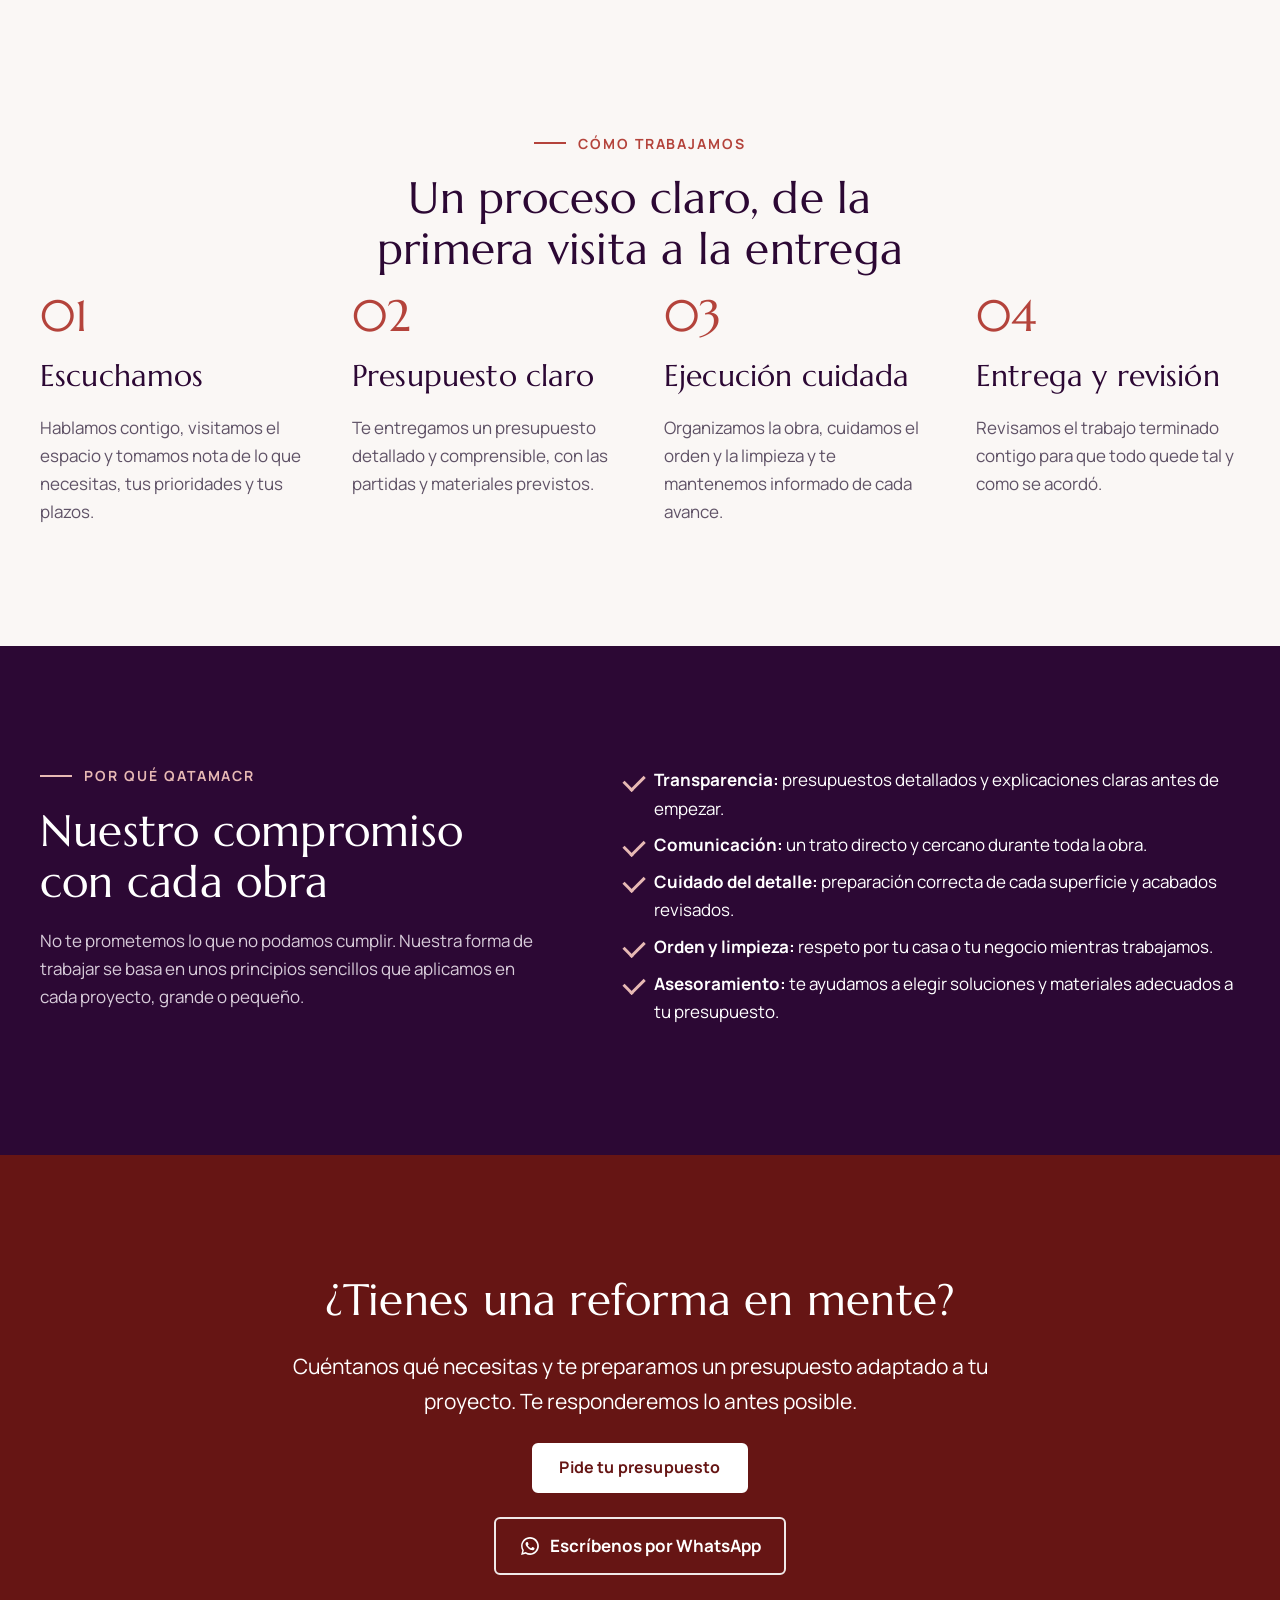
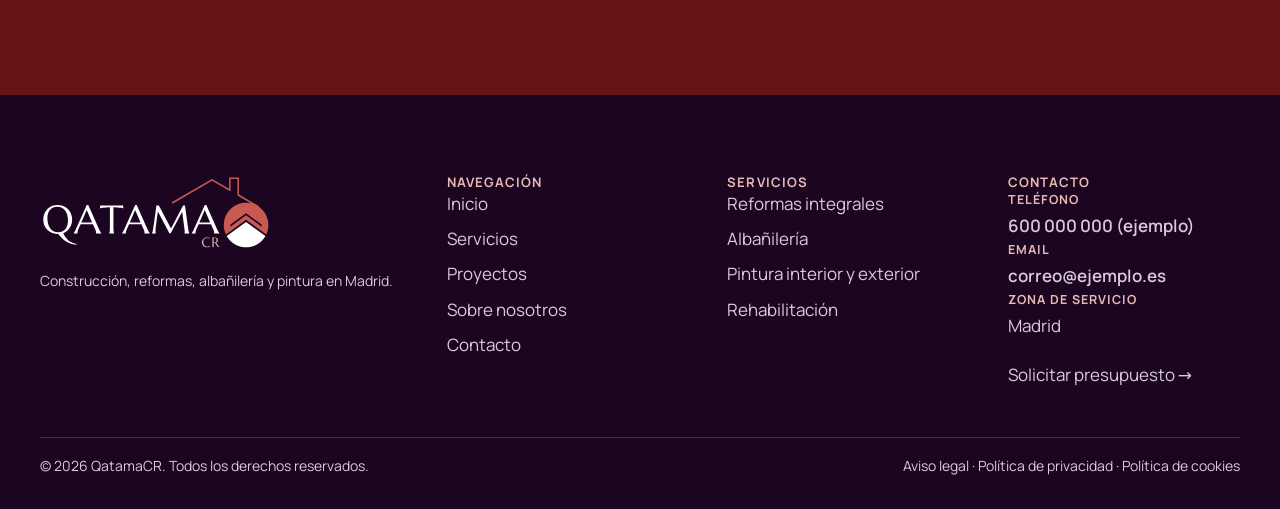
==== commit a6402d04: "Add files via upload" ====
--- a/index.html
+++ b/index.html
@@ -6,23 +6,23 @@
 <meta name='robots' content='max-image-preview:large' />
 <link rel="preload" href="assets/tema/assets/fonts/marcellus-latin-400.woff2" as="font" type="font/woff2" crossorigin>
 <link rel="preload" href="assets/tema/assets/fonts/manrope-latin-variable.woff2" as="font" type="font/woff2" crossorigin>
-<title>QatamaCR | Empresa de construcción y reformas</title>
+<title>Empresa de construcción y reformas en Madrid | QatamaCR</title>
 <link rel="icon" href="assets/tema/assets/images/logo/favicon.ico" sizes="any">
 <link rel="icon" href="assets/tema/assets/images/logo/favicon.svg" type="image/svg+xml">
 <link rel="apple-touch-icon" href="assets/tema/assets/images/logo/apple-touch-icon-180.png">
 <meta name="theme-color" content="#2C0834">
 
 <!-- SEO: QatamaCR Core -->
-<meta name="description" content="Empresa de construcción y reformas: reformas integrales, albañilería, pintura interior y exterior y rehabilitación de viviendas y locales. Solicita tu presupuesto.">
+<meta name="description" content="Empresa de reformas y construcción en Madrid: reformas integrales, albañilería, pintura y rehabilitación de viviendas y locales. Solicita tu presupuesto.">
 <meta property="og:locale" content="es_ES">
 <meta property="og:type" content="website">
 <meta property="og:site_name" content="QatamaCR">
-<meta property="og:title" content="QatamaCR | Empresa de construcción y reformas">
-<meta property="og:description" content="Empresa de construcción y reformas: reformas integrales, albañilería, pintura interior y exterior y rehabilitación de viviendas y locales. Solicita tu presupuesto.">
+<meta property="og:title" content="Empresa de construcción y reformas en Madrid | QatamaCR">
+<meta property="og:description" content="Empresa de reformas y construcción en Madrid: reformas integrales, albañilería, pintura y rehabilitación de viviendas y locales. Solicita tu presupuesto.">
 <meta property="og:url" content="#">
 <meta property="og:image" content="#wp-content/plugins/qatamacr-core/assets/qatamacr-og-1200x630.png">
 <meta name="twitter:card" content="summary_large_image">
-<script type="application/ld+json">{"@context":"https://schema.org","@graph":[{"@type":"GeneralContractor","@id":"##empresa","name":"QatamaCR","url":"#","logo":"#wp-content/plugins/qatamacr-core/assets/favicon-192.png","image":"#wp-content/plugins/qatamacr-core/assets/qatamacr-og-1200x630.png","description":"Construcción, reformas, albañilería y pintura","knowsAbout":["Reformas integrales","Albañilería","Pintura interior y exterior","Rehabilitación de edificios","Construcción"],"telephone":"600 000 000 (ejemplo)","email":"correo@ejemplo.es","areaServed":"[Zona de ejemplo]"},{"@type":"WebSite","@id":"##web","url":"#","name":"QatamaCR","inLanguage":"es-ES","publisher":{"@id":"##empresa"}}]}</script>
+<script type="application/ld+json">{"@context":"https://schema.org","@graph":[{"@type":"GeneralContractor","@id":"##empresa","name":"QatamaCR","url":"#","logo":"#wp-content/plugins/qatamacr-core/assets/favicon-192.png","image":"#wp-content/plugins/qatamacr-core/assets/qatamacr-og-1200x630.png","description":"Construcción, reformas, albañilería y pintura","knowsAbout":["Reformas integrales","Albañilería","Pintura interior y exterior","Rehabilitación de edificios","Construcción"],"telephone":"600 000 000 (ejemplo)","email":"correo@ejemplo.es","areaServed":"Madrid","address":{"@type":"PostalAddress","addressCountry":"ES","addressLocality":"Madrid","addressRegion":"Comunidad de Madrid"}},{"@type":"WebSite","@id":"##web","url":"#","name":"QatamaCR","inLanguage":"es-ES","publisher":{"@id":"##empresa"}}]}</script>
 <script>
 window._wpemojiSettings = {"baseUrl":"https:\/\/s.w.org\/images\/core\/emoji\/15.0.3\/72x72\/","ext":".png","svgUrl":"https:\/\/s.w.org\/images\/core\/emoji\/15.0.3\/svg\/","svgExt":".svg","source":{"concatemoji":"assets\/wp\/js\/wp-emoji-release.min.js"}};
 /*! This file is auto-generated */
@@ -164,7 +164,7 @@
 </style>
 </head>
 
-<body class="home page-template-default page page-id-19 wp-embed-responsive"><div style="position:relative;z-index:1000;background:#FFF3CD;color:#4a3a00;font:600 14px/1.4 system-ui,sans-serif;padding:8px 16px;text-align:center;border-bottom:1px solid #e0c97a">Vista previa estática de QatamaCR · Teléfono, email, zona y proyectos son <u>datos de ejemplo</u> · Las ilustraciones se sustituirán por fotos reales · El formulario no envía<br><span style="font-weight:500">Páginas: <a href="index.html" style="color:#4a3a00">Inicio</a> · <a href="servicios.html" style="color:#4a3a00">Servicios</a> · <a href="proyectos.html" style="color:#4a3a00">Proyectos</a> · <a href="proyecto-de-ejemplo-reforma-de-cocina.html" style="color:#4a3a00">Ficha de proyecto</a> · <a href="sobre-nosotros.html" style="color:#4a3a00">Sobre nosotros</a> · <a href="contacto.html" style="color:#4a3a00">Contacto</a> · <a href="aviso-legal.html" style="color:#4a3a00">Aviso legal</a> · <a href="politica-de-privacidad.html" style="color:#4a3a00">Privacidad</a> · <a href="politica-de-cookies.html" style="color:#4a3a00">Cookies</a></span></div>
+<body class="home page-template-default page page-id-64 wp-embed-responsive"><div style="position:relative;z-index:1000;background:#FFF3CD;color:#4a3a00;font:600 14px/1.4 system-ui,sans-serif;padding:8px 16px;text-align:center;border-bottom:1px solid #e0c97a">Vista previa estática de QatamaCR · Teléfono, email y proyectos son <u>datos de ejemplo</u> (zona real: Madrid) · Las ilustraciones se sustituirán por fotos reales · El formulario no envía<br><span style="font-weight:500">Páginas: <a href="index.html" style="color:#4a3a00">Inicio</a> · <a href="servicios.html" style="color:#4a3a00">Servicios</a> · <a href="proyectos.html" style="color:#4a3a00">Proyectos</a> · <a href="proyecto-de-ejemplo-reforma-de-cocina.html" style="color:#4a3a00">Ficha de proyecto</a> · <a href="sobre-nosotros.html" style="color:#4a3a00">Sobre nosotros</a> · <a href="contacto.html" style="color:#4a3a00">Contacto</a> · <a href="aviso-legal.html" style="color:#4a3a00">Aviso legal</a> · <a href="politica-de-privacidad.html" style="color:#4a3a00">Privacidad</a> · <a href="politica-de-cookies.html" style="color:#4a3a00">Cookies</a></span></div>
 
 <div class="wp-site-blocks"><header class="wp-block-template-part">
 <div class="wp-block-group qcr-header has-global-padding is-layout-constrained wp-container-core-group-is-layout-3 wp-block-group-is-layout-constrained" style="padding-top:0.85rem;padding-bottom:0.85rem">
@@ -217,18 +217,18 @@
 
 <main class="wp-block-group has-global-padding is-layout-constrained wp-block-group-is-layout-constrained" style="margin-top:0;margin-bottom:0"><div class="entry-content alignfull wp-block-post-content has-global-padding is-layout-constrained wp-block-post-content-is-layout-constrained">
 <div class="wp-block-group alignfull qcr-hero has-global-padding is-layout-constrained wp-container-core-group-is-layout-5 wp-block-group-is-layout-constrained" style="padding-top:var(--wp--preset--spacing--60);padding-bottom:var(--wp--preset--spacing--70)">
-<div class="wp-block-columns alignwide are-vertically-aligned-center is-layout-flex wp-container-core-columns-is-layout-1 wp-block-columns-is-layout-flex">
+<div class="wp-block-columns are-vertically-aligned-center alignwide is-layout-flex wp-container-core-columns-is-layout-1 wp-block-columns-is-layout-flex">
 <div class="wp-block-column is-vertically-aligned-center is-layout-flow wp-block-column-is-layout-flow" style="flex-basis:54%">
 <div class="wp-block-group is-vertical is-layout-flex wp-container-core-group-is-layout-4 wp-block-group-is-layout-flex">
 <p class="is-style-qcr-antetitulo">Empresa de construcción y reformas</p>
 
 
 
-<h1 class="wp-block-heading">Construcción y reformas que transforman tus espacios</h1>
-
-
-
-<p class="has-destacado-font-size">En QatamaCR realizamos <strong>reformas integrales</strong>, trabajos de <strong>albañilería</strong>, <strong>pintura interior y exterior</strong> y <strong>rehabilitación</strong> de viviendas y locales. Te acompañamos desde la primera visita hasta la entrega de la obra.</p>
+<h1 class="wp-block-heading">Construcción y reformas en Madrid</h1>
+
+
+
+<p class="has-destacado-font-size">Transformamos tus espacios. En QatamaCR realizamos <strong>reformas integrales</strong>, trabajos de <strong>albañilería</strong>, <strong>pintura interior y exterior</strong> y <strong>rehabilitación</strong> de viviendas y locales. Te acompañamos desde la primera visita hasta la entrega de la obra.</p>
 
 
 
@@ -238,16 +238,28 @@
 
 
 <div class="wp-block-button is-style-outline is-style-outline--f11b5f9d1f08e297f0d25e561fbd300c"><a class="wp-block-button__link wp-element-button" href="proyectos.html">Ver nuestros trabajos</a></div>
-</div>
-</div>
+
+
+</div>
+
+
+</div>
+
+
 </div>
 
 
 
 <div class="wp-block-column is-vertically-aligned-center is-layout-flow wp-block-column-is-layout-flow" style="flex-basis:46%">
-<figure class="wp-block-image size-full is-style-qcr-marco"><img fetchpriority="high" decoding="async" width="800" height="640" src="assets/tema/assets/images/ilustraciones/hero-obra.svg" alt="Ilustración de una vivienda en obra con andamio, ladrillo visto y pintura" style="aspect-ratio:5/4;object-fit:cover" /></figure>
-</div>
-</div>
+<figure class="wp-block-image size-full is-style-qcr-marco"><img fetchpriority="high" decoding="async" width="800" height="640" src="assets/tema/assets/images/ilustraciones/hero-obra.svg" alt="Ilustración de una vivienda en obra con andamio, ladrillo visto y pintura" style="aspect-ratio:5/4;object-fit:cover"/></figure>
+
+
+</div>
+
+
+</div>
+
+
 </div>
 
 
@@ -260,6 +272,8 @@
 
 
 <h2 class="wp-block-heading">Tu empresa de reformas y construcción de confianza</h2>
+
+
 </div>
 
 
@@ -269,13 +283,19 @@
 
 
 
-<p>Nuestro planteamiento es sencillo: escuchar bien lo que necesitas, explicarte con claridad cómo vamos a hacerlo y cuidar cada fase de la obra para que el resultado responda a lo acordado. Trabajamos en [Zona de ejemplo].</p>
+<p>Nuestro planteamiento es sencillo: escuchar bien lo que necesitas, explicarte con claridad cómo vamos a hacerlo y cuidar cada fase de la obra para que el resultado responda a lo acordado. Trabajamos en Madrid.</p>
 
 
 
 <p class="qcr-enlace-flecha"><a href="sobre-nosotros.html">Conoce cómo trabajamos</a></p>
-</div>
-</div>
+
+
+</div>
+
+
+</div>
+
+
 </div>
 
 
@@ -291,13 +311,15 @@
 
 
 <p class="has-text-align-center has-texto-suave-color has-text-color">Construcción, reformas, albañilería y pintura para viviendas, comunidades y locales comerciales.</p>
+
+
 </div>
 
 
 
 <div class="wp-block-group alignwide is-layout-grid wp-container-core-group-is-layout-12 wp-block-group-is-layout-grid">
 <div class="wp-block-group is-style-qcr-tarjeta is-vertical is-layout-flex wp-container-core-group-is-layout-8 wp-block-group-is-layout-flex" style="padding-top:var(--wp--preset--spacing--40);padding-right:var(--wp--preset--spacing--40);padding-bottom:var(--wp--preset--spacing--40);padding-left:var(--wp--preset--spacing--40)">
-<figure class="wp-block-image size-full is-resized qcr-icono"><img decoding="async" width="48" height="48" src="assets/tema/assets/images/ilustraciones/icono-reformas.svg" alt="" style="width:56px;height:56px" /></figure>
+<figure class="wp-block-image size-full is-resized qcr-icono"><img decoding="async" width="48" height="48" src="assets/tema/assets/images/ilustraciones/icono-reformas.svg" alt="" style="width:56px;height:56px"/></figure>
 
 
 
@@ -310,12 +332,14 @@
 
 
 <p class="qcr-enlace-flecha"><a href="servicios.html#reformas-integrales">Más información<span class="screen-reader-text"> sobre reformas integrales</span></a></p>
+
+
 </div>
 
 
 
 <div class="wp-block-group is-style-qcr-tarjeta is-vertical is-layout-flex wp-container-core-group-is-layout-9 wp-block-group-is-layout-flex" style="padding-top:var(--wp--preset--spacing--40);padding-right:var(--wp--preset--spacing--40);padding-bottom:var(--wp--preset--spacing--40);padding-left:var(--wp--preset--spacing--40)">
-<figure class="wp-block-image size-full is-resized qcr-icono"><img decoding="async" width="48" height="48" src="assets/tema/assets/images/ilustraciones/icono-albanileria.svg" alt="" style="width:56px;height:56px" /></figure>
+<figure class="wp-block-image size-full is-resized qcr-icono"><img decoding="async" width="48" height="48" src="assets/tema/assets/images/ilustraciones/icono-albanileria.svg" alt="" style="width:56px;height:56px"/></figure>
 
 
 
@@ -328,12 +352,14 @@
 
 
 <p class="qcr-enlace-flecha"><a href="servicios.html#albanileria">Más información<span class="screen-reader-text"> sobre albañilería</span></a></p>
+
+
 </div>
 
 
 
 <div class="wp-block-group is-style-qcr-tarjeta is-vertical is-layout-flex wp-container-core-group-is-layout-10 wp-block-group-is-layout-flex" style="padding-top:var(--wp--preset--spacing--40);padding-right:var(--wp--preset--spacing--40);padding-bottom:var(--wp--preset--spacing--40);padding-left:var(--wp--preset--spacing--40)">
-<figure class="wp-block-image size-full is-resized qcr-icono"><img loading="lazy" decoding="async" width="48" height="48" src="assets/tema/assets/images/ilustraciones/icono-pintura.svg" alt="" style="width:56px;height:56px" /></figure>
+<figure class="wp-block-image size-full is-resized qcr-icono"><img loading="lazy" decoding="async" width="48" height="48" src="assets/tema/assets/images/ilustraciones/icono-pintura.svg" alt="" style="width:56px;height:56px"/></figure>
 
 
 
@@ -346,12 +372,14 @@
 
 
 <p class="qcr-enlace-flecha"><a href="servicios.html#pintura">Más información<span class="screen-reader-text"> sobre pintura interior y exterior</span></a></p>
+
+
 </div>
 
 
 
 <div class="wp-block-group is-style-qcr-tarjeta is-vertical is-layout-flex wp-container-core-group-is-layout-11 wp-block-group-is-layout-flex" style="padding-top:var(--wp--preset--spacing--40);padding-right:var(--wp--preset--spacing--40);padding-bottom:var(--wp--preset--spacing--40);padding-left:var(--wp--preset--spacing--40)">
-<figure class="wp-block-image size-full is-resized qcr-icono"><img loading="lazy" decoding="async" width="48" height="48" src="assets/tema/assets/images/ilustraciones/icono-rehabilitacion.svg" alt="" style="width:56px;height:56px" /></figure>
+<figure class="wp-block-image size-full is-resized qcr-icono"><img loading="lazy" decoding="async" width="48" height="48" src="assets/tema/assets/images/ilustraciones/icono-rehabilitacion.svg" alt="" style="width:56px;height:56px"/></figure>
 
 
 
@@ -364,14 +392,22 @@
 
 
 <p class="qcr-enlace-flecha"><a href="servicios.html#rehabilitacion">Más información<span class="screen-reader-text"> sobre rehabilitación y renovación</span></a></p>
-</div>
+
+
+</div>
+
+
 </div>
 
 
 
 <div class="wp-block-buttons is-content-justification-center is-layout-flex wp-container-core-buttons-is-layout-3 wp-block-buttons-is-layout-flex">
 <div class="wp-block-button is-style-outline is-style-outline--66d50d3fc40f46113f191361c4d39a9f"><a class="wp-block-button__link wp-element-button" href="servicios.html">Ver todos los servicios</a></div>
-</div>
+
+
+</div>
+
+
 </div>
 
 
@@ -384,6 +420,8 @@
 
 
 <h2 class="wp-block-heading">Algunos de nuestros trabajos</h2>
+
+
 </div>
 
 
@@ -391,13 +429,19 @@
 <div class="wp-block-column is-vertically-aligned-bottom is-layout-flow wp-block-column-is-layout-flow" style="flex-basis:33.33%">
 <div class="wp-block-buttons is-content-justification-right is-layout-flex wp-container-core-buttons-is-layout-4 wp-block-buttons-is-layout-flex">
 <div class="wp-block-button is-style-outline is-style-outline--b6c1ed084322796a3f5c14881b29004e"><a class="wp-block-button__link wp-element-button" href="proyectos.html">Ver todos los proyectos</a></div>
-</div>
-</div>
-</div>
-
-
-
-<div class="wp-block-query alignwide is-layout-flow wp-block-query-is-layout-flow"><ul class="columns-3 wp-block-post-template is-layout-grid wp-container-core-post-template-is-layout-1 wp-block-post-template-is-layout-grid"><li class="wp-block-post post-31 qcr_proyecto type-qcr_proyecto status-publish has-post-thumbnail hentry qcr_categoria-pintura">
+
+
+</div>
+
+
+</div>
+
+
+</div>
+
+
+
+<div class="wp-block-query alignwide is-layout-flow wp-block-query-is-layout-flow"><ul class="columns-3 wp-block-post-template is-layout-grid wp-container-core-post-template-is-layout-1 wp-block-post-template-is-layout-grid"><li class="wp-block-post post-76 qcr_proyecto type-qcr_proyecto status-publish has-post-thumbnail hentry qcr_categoria-pintura">
 
 <div class="wp-block-group is-style-qcr-tarjeta is-vertical is-nowrap is-layout-flex wp-container-core-group-is-layout-15 wp-block-group-is-layout-flex" style="padding-bottom:var(--wp--preset--spacing--40)"><figure style="aspect-ratio:4/3;" class="wp-block-post-featured-image"><a href="proyecto-de-ejemplo-pintura-de-vivienda.html" target="_self"  ><img loading="lazy" decoding="async" width="1024" height="768" src="assets/uploads/2026/11/servicio-pintura-1024x768.webp" class="attachment-large size-large wp-post-image" alt="Proyecto de ejemplo: pintura de vivienda" style="width:100%;height:100%;object-fit:cover;" srcset="assets/uploads/2026/11/servicio-pintura-1024x768.webp 1024w, assets/uploads/2026/11/servicio-pintura-300x225.webp 300w, assets/uploads/2026/11/servicio-pintura-768x576.webp 768w, assets/uploads/2026/11/servicio-pintura.webp 1200w" sizes="(max-width: 1024px) 100vw, 1024px" /></a></figure>
 
@@ -408,10 +452,15 @@
 
 <div class="wp-block-post-excerpt"><p class="wp-block-post-excerpt__excerpt">Ficha de ejemplo para mostrar cómo se presenta un proyecto. Sustituye el texto y las imágenes por los de una obra real&hellip; </p></div>
 
-<p class="qcr-aviso-ejemplo">Imagen de referencia: no corresponde a una obra realizada por QatamaCR</p></div>
-</div>
-
-</li><li class="wp-block-post post-29 qcr_proyecto type-qcr_proyecto status-publish has-post-thumbnail hentry qcr_categoria-albanileria">
+<p class="qcr-aviso-ejemplo">Imagen de referencia: no corresponde a una obra realizada por QatamaCR</p>
+
+</div>
+
+
+</div>
+
+
+</li><li class="wp-block-post post-74 qcr_proyecto type-qcr_proyecto status-publish has-post-thumbnail hentry qcr_categoria-albanileria">
 
 <div class="wp-block-group is-style-qcr-tarjeta is-vertical is-nowrap is-layout-flex wp-container-core-group-is-layout-17 wp-block-group-is-layout-flex" style="padding-bottom:var(--wp--preset--spacing--40)"><figure style="aspect-ratio:4/3;" class="wp-block-post-featured-image"><a href="proyecto-de-ejemplo-muro-de-ladrillo-visto.html" target="_self"  ><img loading="lazy" decoding="async" width="1024" height="768" src="assets/uploads/2026/11/servicio-albanileria-1024x768.webp" class="attachment-large size-large wp-post-image" alt="Proyecto de ejemplo: muro de ladrillo visto" style="width:100%;height:100%;object-fit:cover;" srcset="assets/uploads/2026/11/servicio-albanileria-1024x768.webp 1024w, assets/uploads/2026/11/servicio-albanileria-300x225.webp 300w, assets/uploads/2026/11/servicio-albanileria-768x576.webp 768w, assets/uploads/2026/11/servicio-albanileria.webp 1200w" sizes="(max-width: 1024px) 100vw, 1024px" /></a></figure>
 
@@ -422,10 +471,15 @@
 
 <div class="wp-block-post-excerpt"><p class="wp-block-post-excerpt__excerpt">Ficha de ejemplo para mostrar cómo se presenta un proyecto. Sustituye el texto y las imágenes por los de una obra real&hellip; </p></div>
 
-<p class="qcr-aviso-ejemplo">Imagen de referencia: no corresponde a una obra realizada por QatamaCR</p></div>
-</div>
-
-</li><li class="wp-block-post post-27 qcr_proyecto type-qcr_proyecto status-publish has-post-thumbnail hentry qcr_categoria-reformas-integrales">
+<p class="qcr-aviso-ejemplo">Imagen de referencia: no corresponde a una obra realizada por QatamaCR</p>
+
+</div>
+
+
+</div>
+
+
+</li><li class="wp-block-post post-72 qcr_proyecto type-qcr_proyecto status-publish has-post-thumbnail hentry qcr_categoria-reformas-integrales">
 
 <div class="wp-block-group is-style-qcr-tarjeta is-vertical is-nowrap is-layout-flex wp-container-core-group-is-layout-19 wp-block-group-is-layout-flex" style="padding-bottom:var(--wp--preset--spacing--40)"><figure style="aspect-ratio:4/3;" class="wp-block-post-featured-image"><a href="proyecto-de-ejemplo-reforma-de-cocina.html" target="_self"  ><img loading="lazy" decoding="async" width="1024" height="768" src="assets/uploads/2026/11/servicio-reformas-1024x768.webp" class="attachment-large size-large wp-post-image" alt="Proyecto de ejemplo: reforma de cocina" style="width:100%;height:100%;object-fit:cover;" srcset="assets/uploads/2026/11/servicio-reformas-1024x768.webp 1024w, assets/uploads/2026/11/servicio-reformas-300x225.webp 300w, assets/uploads/2026/11/servicio-reformas-768x576.webp 768w, assets/uploads/2026/11/servicio-reformas.webp 1200w" sizes="(max-width: 1024px) 100vw, 1024px" /></a></figure>
 
@@ -436,12 +490,21 @@
 
 <div class="wp-block-post-excerpt"><p class="wp-block-post-excerpt__excerpt">Ficha de ejemplo para mostrar cómo se presenta un proyecto. Sustituye el texto y las imágenes por los de una obra real&hellip; </p></div>
 
-<p class="qcr-aviso-ejemplo">Imagen de referencia: no corresponde a una obra realizada por QatamaCR</p></div>
-</div>
+<p class="qcr-aviso-ejemplo">Imagen de referencia: no corresponde a una obra realizada por QatamaCR</p>
+
+</div>
+
+
+</div>
+
 
 </li></ul>
 
-</div>
+
+
+</div>
+
+
 </div>
 
 
@@ -453,6 +516,8 @@
 
 
 <h2 class="wp-block-heading has-text-align-center">Un proceso claro, de la primera visita a la entrega</h2>
+
+
 </div>
 
 
@@ -468,6 +533,8 @@
 
 
 <p class="has-texto-suave-color has-text-color">Hablamos contigo, visitamos el espacio y tomamos nota de lo que necesitas, tus prioridades y tus plazos.</p>
+
+
 </div>
 
 
@@ -482,6 +549,8 @@
 
 
 <p class="has-texto-suave-color has-text-color">Te entregamos un presupuesto detallado y comprensible, con las partidas y materiales previstos.</p>
+
+
 </div>
 
 
@@ -496,6 +565,8 @@
 
 
 <p class="has-texto-suave-color has-text-color">Organizamos la obra, cuidamos el orden y la limpieza y te mantenemos informado de cada avance.</p>
+
+
 </div>
 
 
@@ -510,14 +581,20 @@
 
 
 <p class="has-texto-suave-color has-text-color">Revisamos el trabajo terminado contigo para que todo quede tal y como se acordó.</p>
-</div>
-</div>
-</div>
-
-
-
-<div class="wp-block-group alignfull qcr-oscuro has-blanco-color has-berenjena-background-color has-text-color has-background has-global-padding is-layout-constrained wp-container-core-group-is-layout-23 wp-block-group-is-layout-constrained" style="padding-top:var(--wp--preset--spacing--70);padding-bottom:var(--wp--preset--spacing--70)">
-<div class="wp-block-columns alignwide are-vertically-aligned-center is-layout-flex wp-container-core-columns-is-layout-5 wp-block-columns-is-layout-flex">
+
+
+</div>
+
+
+</div>
+
+
+</div>
+
+
+
+<div class="wp-block-group alignfull qcr-oscuro has-blanco-color has-text-color has-berenjena-background-color has-background has-global-padding is-layout-constrained wp-container-core-group-is-layout-23 wp-block-group-is-layout-constrained" style="padding-top:var(--wp--preset--spacing--70);padding-bottom:var(--wp--preset--spacing--70)">
+<div class="wp-block-columns are-vertically-aligned-center alignwide is-layout-flex wp-container-core-columns-is-layout-5 wp-block-columns-is-layout-flex">
 <div class="wp-block-column is-layout-flow wp-block-column-is-layout-flow" style="flex-basis:45%">
 <p class="is-style-qcr-antetitulo">Por qué QatamaCR</p>
 
@@ -528,6 +605,8 @@
 
 
 <p class="has-lila-claro-color has-text-color">No te prometemos lo que no podamos cumplir. Nuestra forma de trabajar se basa en unos principios sencillos que aplicamos en cada proyecto, grande o pequeño.</p>
+
+
 </div>
 
 
@@ -551,14 +630,22 @@
 
 
 <li><strong>Asesoramiento:</strong> te ayudamos a elegir soluciones y materiales adecuados a tu presupuesto.</li>
+
+
 </ul>
-</div>
-</div>
-</div>
-
-
-
-<div class="wp-block-group alignfull qcr-oscuro qcr-cta has-blanco-color has-burdeos-background-color has-text-color has-background has-global-padding is-layout-constrained wp-container-core-group-is-layout-25 wp-block-group-is-layout-constrained" style="padding-top:var(--wp--preset--spacing--70);padding-bottom:var(--wp--preset--spacing--70)">
+
+
+</div>
+
+
+</div>
+
+
+</div>
+
+
+
+<div class="wp-block-group alignfull qcr-oscuro qcr-cta has-blanco-color has-text-color has-burdeos-background-color has-background has-global-padding is-layout-constrained wp-container-core-group-is-layout-25 wp-block-group-is-layout-constrained" style="padding-top:var(--wp--preset--spacing--70);padding-bottom:var(--wp--preset--spacing--70)">
 <div class="wp-block-group has-global-padding is-layout-constrained wp-container-core-group-is-layout-24 wp-block-group-is-layout-constrained">
 <h2 class="wp-block-heading has-text-align-center">¿Tienes una reforma en mente?</h2>
 
@@ -570,11 +657,18 @@
 
 <div class="wp-block-buttons is-content-justification-center is-layout-flex wp-container-core-buttons-is-layout-5 wp-block-buttons-is-layout-flex">
 <div class="wp-block-button is-style-fill"><a class="wp-block-button__link wp-element-button" href="contacto.html#presupuesto">Pide tu presupuesto</a></div>
-</div>
-
-
-<div class="qcr-wa-boton qcr-wa-boton--claro qcr-wa-boton--centro"><a href="https://wa.me/34600000000?text=Hola%2C%20me%20gustar%C3%ADa%20solicitar%20informaci%C3%B3n%20sobre%20un%20presupuesto." target="_blank" rel="noopener"><svg class="qcr-wa-icono" viewBox="0 0 32 32" width="22" height="22" aria-hidden="true" focusable="false"><path fill="currentColor" d="M16.04 3C8.86 3 3.03 8.82 3.03 16c0 2.29.6 4.53 1.74 6.5L3 29l6.68-1.75A12.95 12.95 0 0 0 16.04 29C23.2 29 29 23.18 29 16S23.2 3 16.04 3Zm0 23.62c-2 0-3.95-.54-5.66-1.55l-.4-.24-3.96 1.04 1.06-3.86-.26-.4a10.6 10.6 0 0 1-1.63-5.62c0-5.86 4.78-10.63 10.66-10.63 5.86 0 10.62 4.77 10.62 10.63 0 5.87-4.77 10.63-10.43 10.63Zm5.84-7.95c-.32-.16-1.9-.94-2.19-1.04-.3-.11-.5-.16-.72.16-.21.32-.82 1.04-1 1.25-.19.21-.37.24-.69.08-.32-.16-1.35-.5-2.57-1.59-.95-.85-1.59-1.9-1.78-2.22-.18-.32-.02-.49.14-.65.14-.14.32-.37.48-.56.16-.18.21-.32.32-.53.1-.21.05-.4-.03-.56-.08-.16-.72-1.73-.98-2.37-.26-.62-.52-.54-.72-.55h-.61c-.21 0-.56.08-.85.4-.3.32-1.12 1.09-1.12 2.66s1.15 3.09 1.31 3.3c.16.21 2.26 3.45 5.47 4.84.77.33 1.36.53 1.83.68.77.24 1.47.21 2.02.13.62-.09 1.9-.78 2.17-1.53.27-.75.27-1.39.19-1.53-.08-.13-.29-.21-.61-.37Z"/></svg><span>Escríbenos por WhatsApp</span><span class="screen-reader-text"> (se abre en una pestaña nueva)</span></a></div></div>
-</div>
+
+
+</div>
+
+
+<div class="qcr-wa-boton qcr-wa-boton--claro qcr-wa-boton--centro"><a href="https://wa.me/34600000000?text=Hola%2C%20me%20gustar%C3%ADa%20solicitar%20informaci%C3%B3n%20sobre%20un%20presupuesto." target="_blank" rel="noopener"><svg class="qcr-wa-icono" viewBox="0 0 32 32" width="22" height="22" aria-hidden="true" focusable="false"><path fill="currentColor" d="M16.04 3C8.86 3 3.03 8.82 3.03 16c0 2.29.6 4.53 1.74 6.5L3 29l6.68-1.75A12.95 12.95 0 0 0 16.04 29C23.2 29 29 23.18 29 16S23.2 3 16.04 3Zm0 23.62c-2 0-3.95-.54-5.66-1.55l-.4-.24-3.96 1.04 1.06-3.86-.26-.4a10.6 10.6 0 0 1-1.63-5.62c0-5.86 4.78-10.63 10.66-10.63 5.86 0 10.62 4.77 10.62 10.63 0 5.87-4.77 10.63-10.43 10.63Zm5.84-7.95c-.32-.16-1.9-.94-2.19-1.04-.3-.11-.5-.16-.72.16-.21.32-.82 1.04-1 1.25-.19.21-.37.24-.69.08-.32-.16-1.35-.5-2.57-1.59-.95-.85-1.59-1.9-1.78-2.22-.18-.32-.02-.49.14-.65.14-.14.32-.37.48-.56.16-.18.21-.32.32-.53.1-.21.05-.4-.03-.56-.08-.16-.72-1.73-.98-2.37-.26-.62-.52-.54-.72-.55h-.61c-.21 0-.56.08-.85.4-.3.32-1.12 1.09-1.12 2.66s1.15 3.09 1.31 3.3c.16.21 2.26 3.45 5.47 4.84.77.33 1.36.53 1.83.68.77.24 1.47.21 2.02.13.62-.09 1.9-.78 2.17-1.53.27-.75.27-1.39.19-1.53-.08-.13-.29-.21-.61-.37Z"/></svg><span>Escríbenos por WhatsApp</span><span class="screen-reader-text"> (se abre en una pestaña nueva)</span></a></div>
+
+</div>
+
+
+</div>
+
 </div></main>
 
 
@@ -584,7 +678,7 @@
 <div class="wp-block-column is-layout-flow wp-block-column-is-layout-flow" style="flex-basis:34%"><div class="wp-block-site-logo qatamacr-logo is-logo-negativo is-logo-tejado"><a href="index.html" class="custom-logo-link" rel="home" aria-current="page"><img loading="lazy" src="assets/tema/assets/images/logo/qatamacr-logo-negativo.svg" class="custom-logo" alt="QatamaCR – Inicio" width="230" height="74" decoding="async"></a></div>
 
 
-<p class="has-lila-claro-color has-text-color has-pequeno-font-size">Construcción, reformas, albañilería y pintura.</p>
+<p class="has-lila-claro-color has-text-color has-pequeno-font-size">Construcción, reformas, albañilería y pintura en Madrid.</p>
 
 
 </div>
@@ -657,9 +751,9 @@
 
 <p class="qcr-dato qcr-dato--telefono wp-block-qatamacr-dato-contacto"><span class="qcr-dato__etiqueta">Teléfono</span><span class="qcr-dato__valor"><a href="tel:600000000">600 000 000 (ejemplo)</a></span></p>
 
-<p class="qcr-dato qcr-dato--email wp-block-qatamacr-dato-contacto"><span class="qcr-dato__etiqueta">Email</span><span class="qcr-dato__valor"><a href="mailto:&#099;&#111;&#114;r&#101;o&#064;&#101;jemplo&#046;&#101;s">&#099;&#111;&#114;&#114;&#101;&#111;&#064;&#101;&#106;&#101;&#109;&#112;lo&#046;e&#115;</a></span></p>
-
-<p class="qcr-dato qcr-dato--zona wp-block-qatamacr-dato-contacto"><span class="qcr-dato__etiqueta">Zona de servicio</span><span class="qcr-dato__valor">[Zona de ejemplo]</span></p>
+<p class="qcr-dato qcr-dato--email wp-block-qatamacr-dato-contacto"><span class="qcr-dato__etiqueta">Email</span><span class="qcr-dato__valor"><a href="mailto:&#099;&#111;r&#114;eo&#064;&#101;&#106;&#101;&#109;plo&#046;e&#115;">&#099;orr&#101;o&#064;&#101;j&#101;mp&#108;&#111;&#046;&#101;s</a></span></p>
+
+<p class="qcr-dato qcr-dato--zona wp-block-qatamacr-dato-contacto"><span class="qcr-dato__etiqueta">Zona de servicio</span><span class="qcr-dato__valor">Madrid</span></p>
 
 
 <p><a href="contacto.html#presupuesto">Solicitar presupuesto →</a></p>
--- a/assets/plugin/assets/qatamacr-core.css
+++ b/assets/plugin/assets/qatamacr-core.css
@@ -36,15 +36,21 @@
 .qcr-dato__valor a { text-decoration: none; font-weight: 600; }
 .qcr-dato__valor a:hover { text-decoration: underline; }
 
-/* Botones de WhatsApp */
-.qcr-wa-boton a { display: inline-flex; align-items: center; gap: 0.6rem; padding: 0.8rem 1.4rem; border-radius: 6px; font-weight: 700; text-decoration: none; border: 2px solid transparent; transition: background-color 150ms ease, color 150ms ease; }
-.qcr-wa-boton--oscuro a { background: #0E6E5C; color: #fff; }
-.qcr-wa-boton--oscuro a:hover, .qcr-wa-boton--oscuro a:focus { background: #0A5446; color: #fff; }
-.qcr-wa-boton--claro a { background: transparent; color: #fff; border-color: rgba(255, 255, 255, 0.85); }
-.qcr-wa-boton--claro a:hover, .qcr-wa-boton--claro a:focus { background: #fff; color: #0E6E5C; }
+/* Botones de WhatsApp (selectores reforzados para que ningún estilo del tema los sobrescriba) */
+body .qcr-wa-boton a { display: inline-flex; align-items: center; gap: 0.6rem; padding: 0.8rem 1.4rem; border-radius: 6px; font-weight: 700; text-decoration: none; border: 2px solid transparent; transition: background-color 150ms ease, color 150ms ease, border-color 150ms ease; }
+body .qcr-wa-boton.qcr-wa-boton--oscuro a { background: #0E6E5C; color: #fff; border-color: #0E6E5C; }
+body .qcr-wa-boton.qcr-wa-boton--oscuro a:hover,
+body .qcr-wa-boton.qcr-wa-boton--oscuro a:focus-visible { background: #0A5446; color: #fff; border-color: #0A5446; }
+body .qcr-wa-boton.qcr-wa-boton--claro a { background: transparent; color: #fff; border-color: rgba(255, 255, 255, 0.9); }
+body .qcr-wa-boton.qcr-wa-boton--claro a:hover,
+body .qcr-wa-boton.qcr-wa-boton--claro a:focus-visible { background: #fff; color: #0E6E5C; border-color: #fff; }
+body .qcr-wa-boton a .qcr-wa-icono { color: inherit; flex: none; }
+body .qcr-wa-boton a:focus-visible { outline: 3px solid #fff; outline-offset: 3px; }
+body .qcr-wa-boton.qcr-wa-boton--oscuro a:focus-visible { outline-color: #B4433B; }
 .qcr-wa-boton--centro { text-align: center; }
 .qcr-wa-flotante { position: fixed; right: 1.1rem; bottom: 1.1rem; z-index: 60; width: 3.5rem; height: 3.5rem; border-radius: 50%; display: grid; place-items: center; background: #0E6E5C; color: #fff; box-shadow: 0 6px 20px rgba(0, 0, 0, 0.25); transition: transform 150ms ease, background-color 150ms ease; }
-.qcr-wa-flotante:hover, .qcr-wa-flotante:focus { background: #0A5446; color: #fff; }
+body .qcr-wa-flotante, body .qcr-wa-flotante:hover, body .qcr-wa-flotante:focus { color: #fff; }
+.qcr-wa-flotante:hover, .qcr-wa-flotante:focus { background: #0A5446; }
 .qcr-wa-flotante .qcr-wa-icono { width: 1.9rem; height: 1.9rem; }
 @media (prefers-reduced-motion: no-preference) { .qcr-wa-flotante:hover { transform: scale(1.06); } }
 
--- a/assets/tema/assets/css/qatamacr.css
+++ b/assets/tema/assets/css/qatamacr.css
@@ -345,3 +345,11 @@
 @media (max-width: 1100px) { .qcr-header-tel { display: none !important; } }
 .qcr-hero .wp-block-column > .wp-block-group { align-items: stretch; }
 .qcr-hero h1 { text-wrap: wrap; font-size: clamp(2.25rem, 4vw, 3.25rem) !important; }
+/* Cabecera en tabletas y portátiles pequeños: sin saltos de línea */
+.qcr-header .wp-block-navigation-item__content, .qcr-header-cta .wp-block-button__link { white-space: nowrap; }
+@media (max-width: 1099px) {
+	.qcr-header .wp-block-navigation__container { gap: 1.1rem !important; }
+}
+@media (max-width: 1023px) {
+	.qcr-header-cta { display: none !important; }
+}
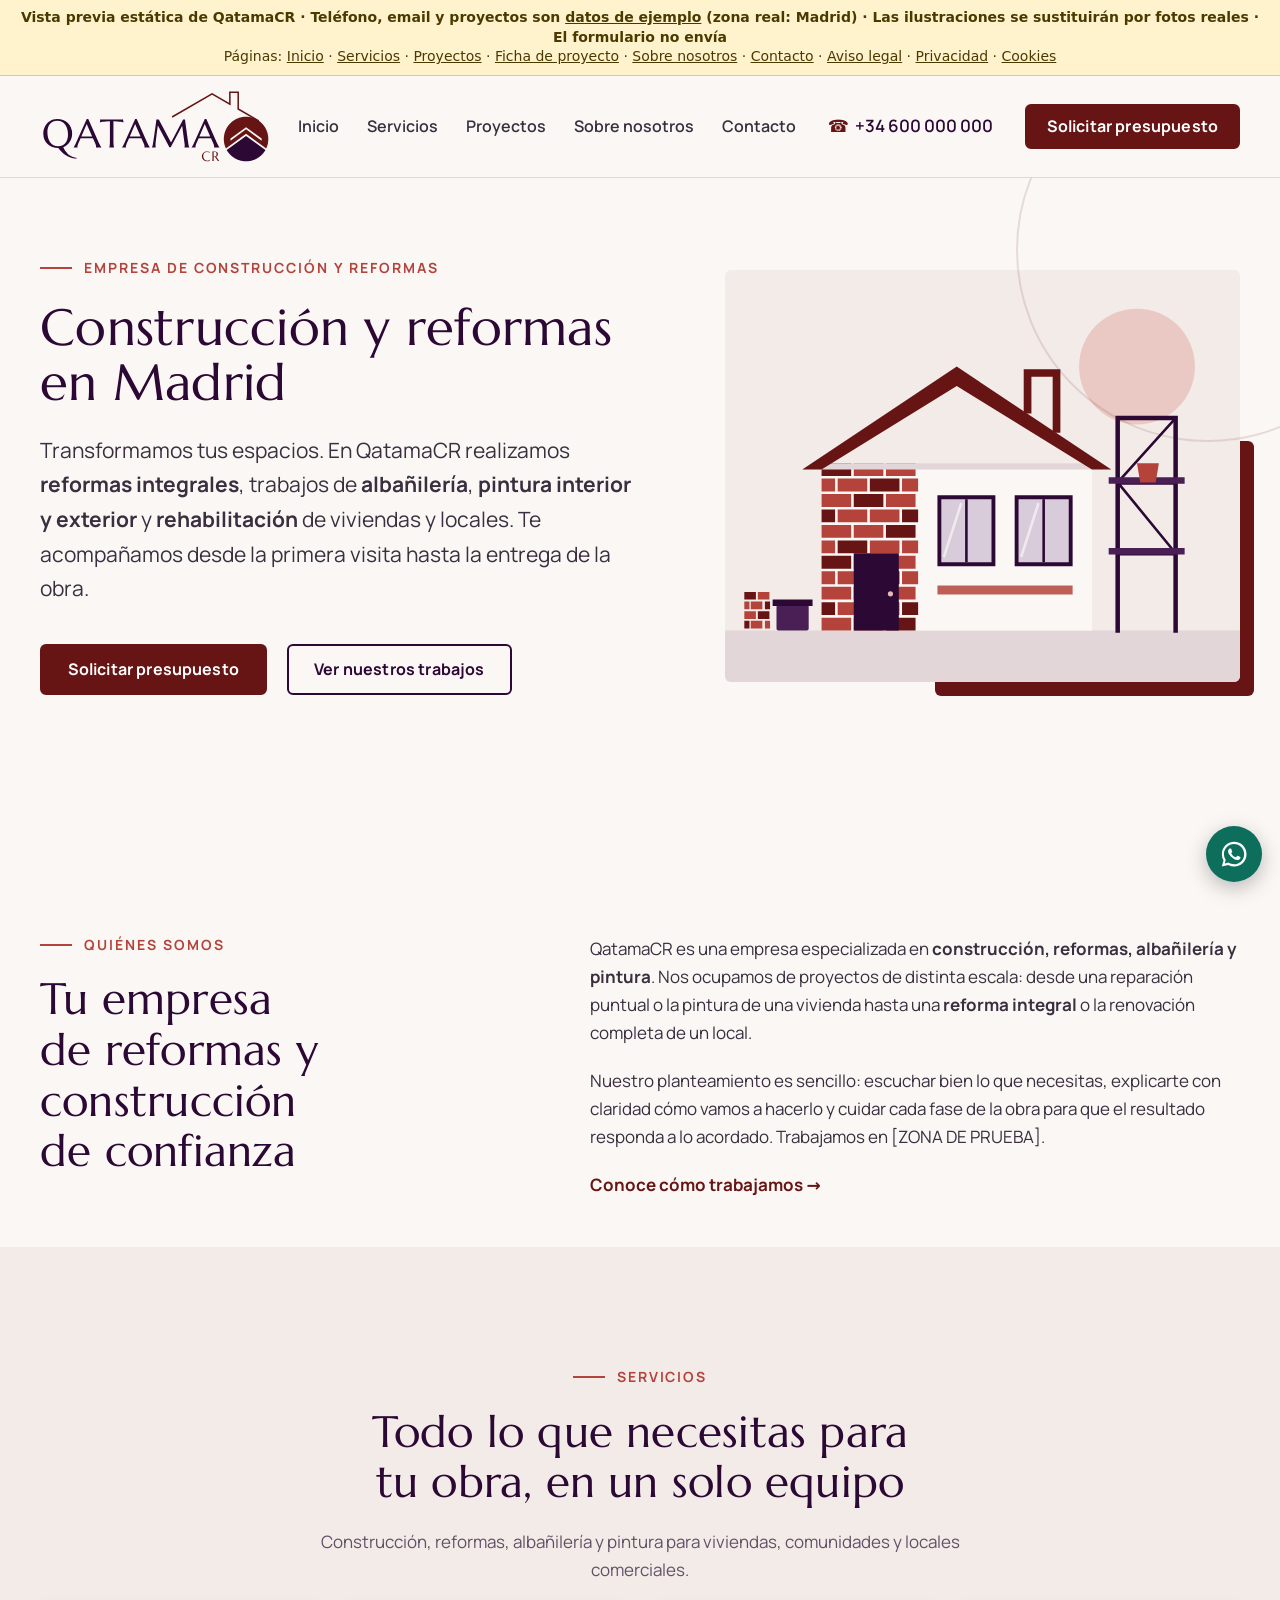
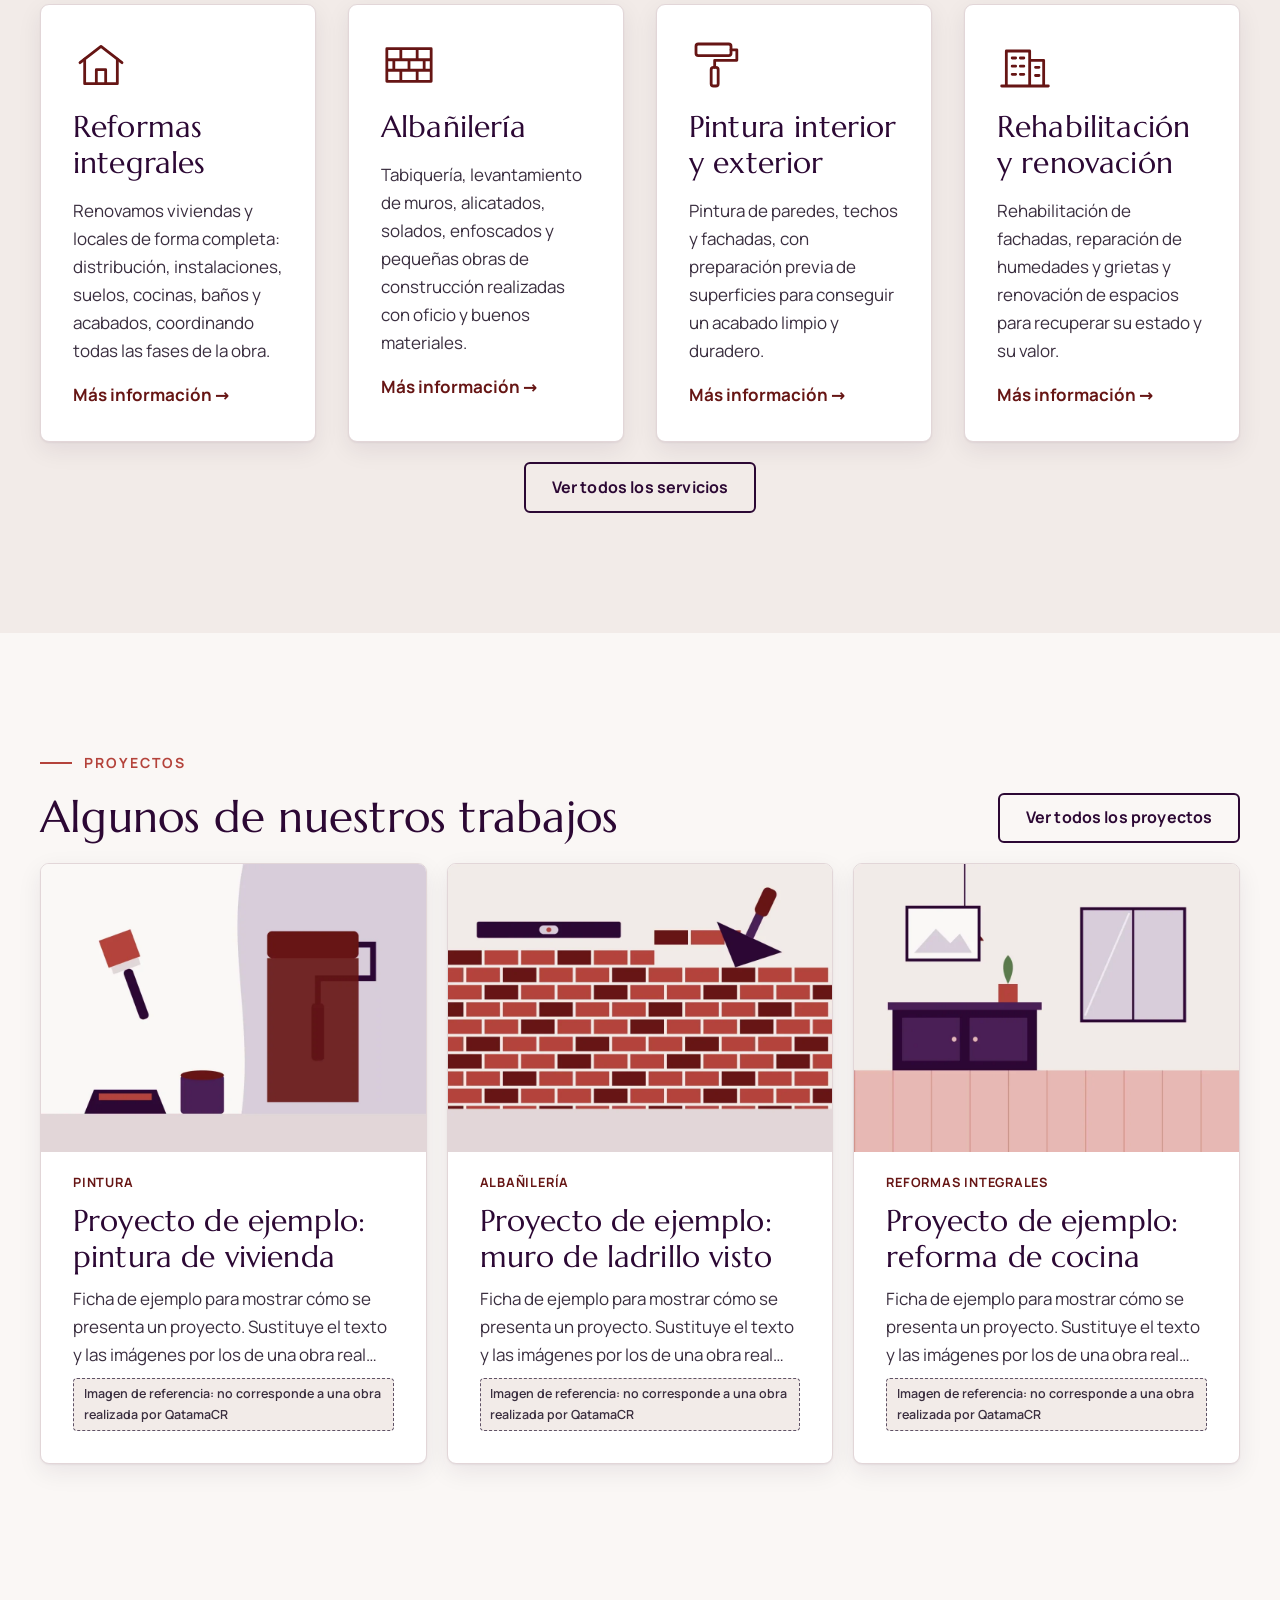
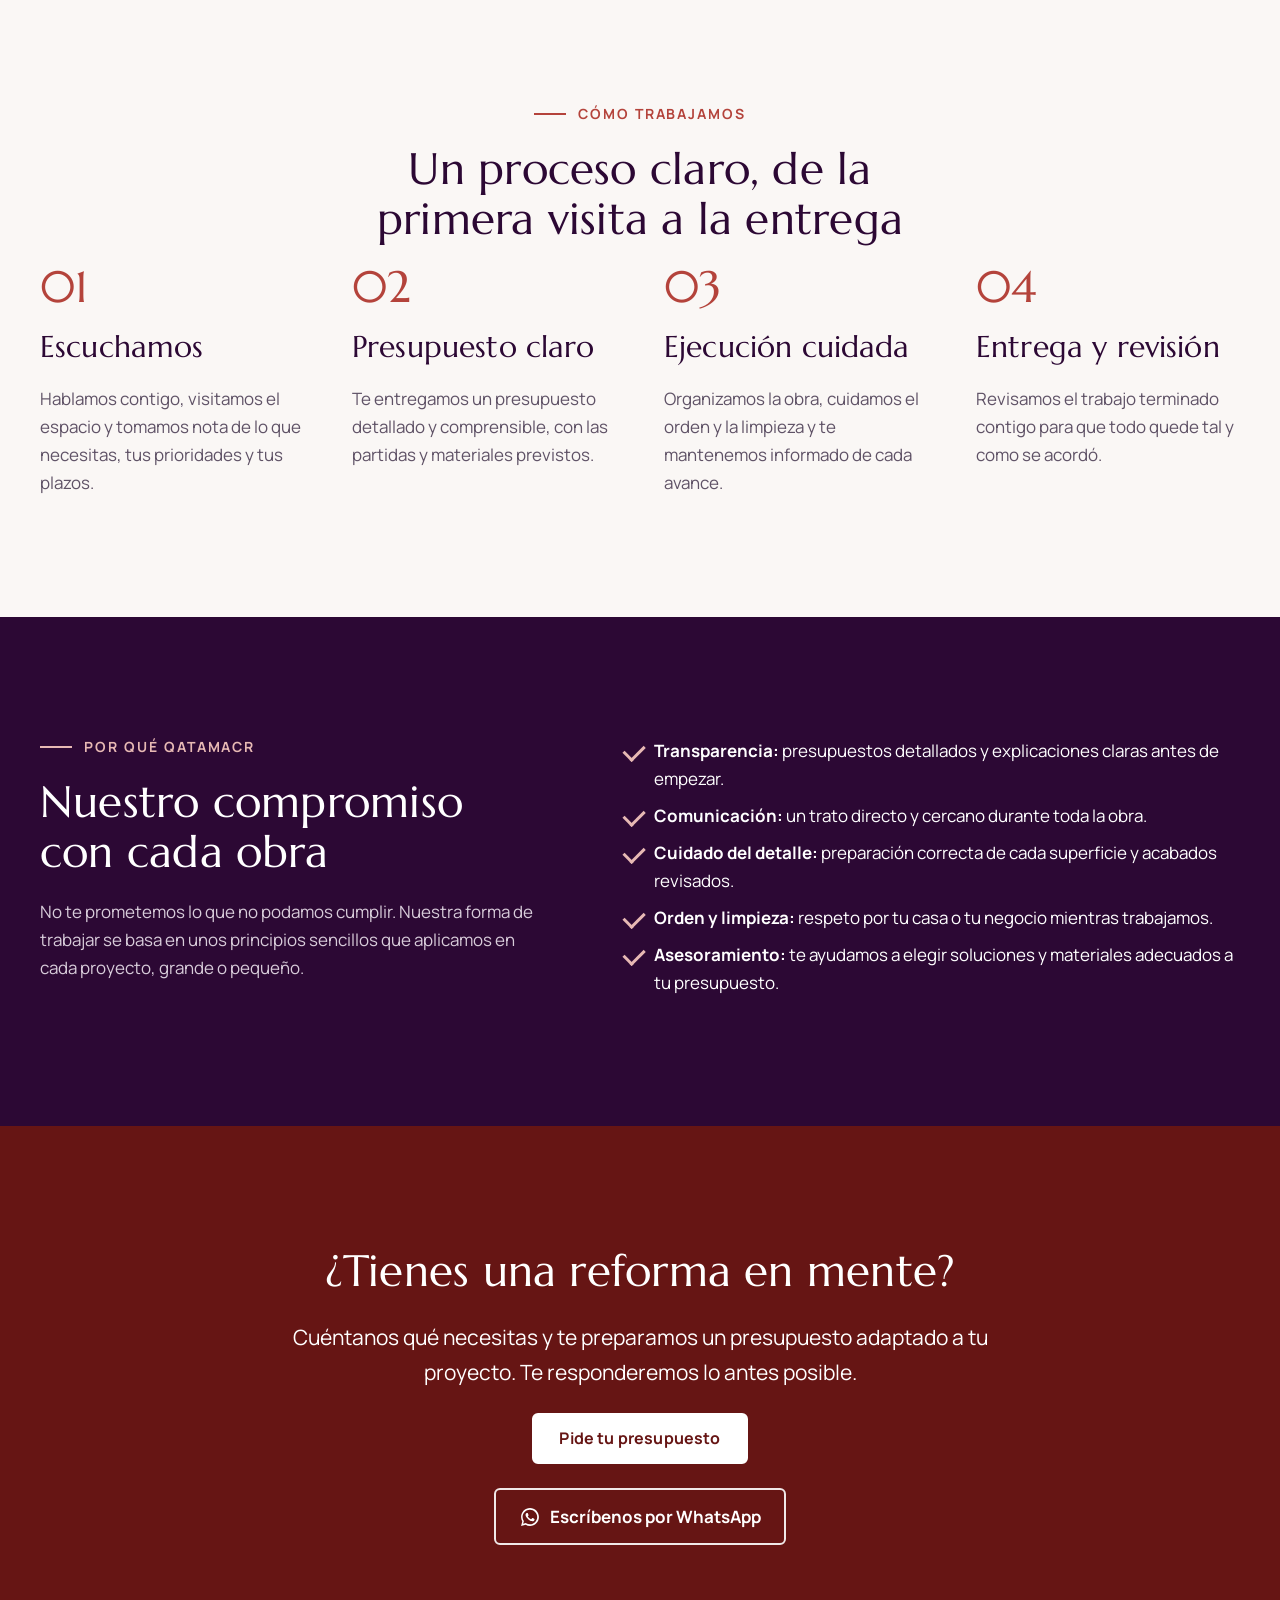
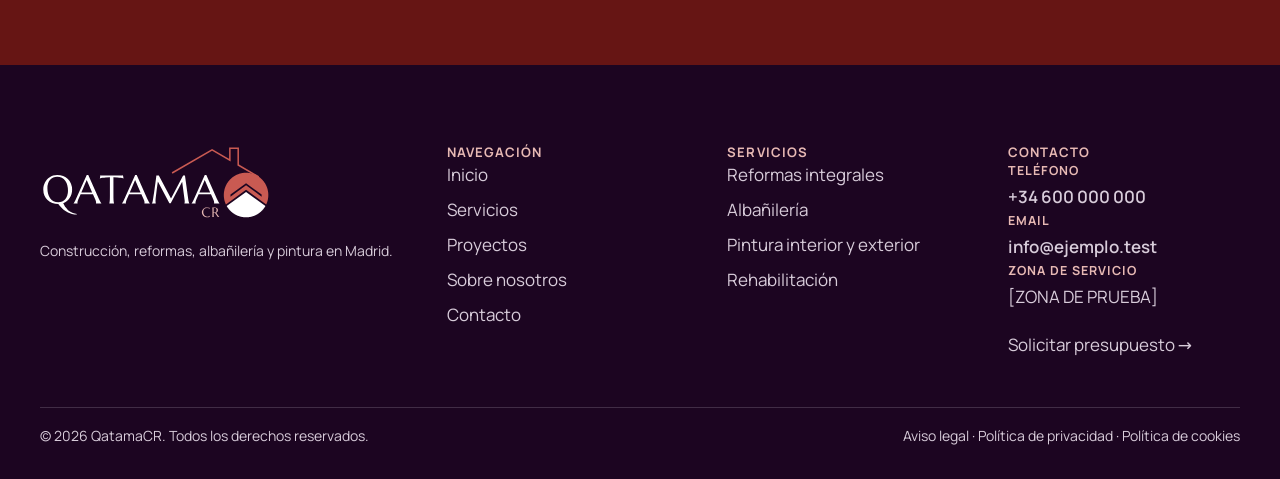
==== commit 28abafe3: "Add files via upload" ====
--- a/index.html
+++ b/index.html
@@ -22,7 +22,7 @@
 <meta property="og:url" content="#">
 <meta property="og:image" content="#wp-content/plugins/qatamacr-core/assets/qatamacr-og-1200x630.png">
 <meta name="twitter:card" content="summary_large_image">
-<script type="application/ld+json">{"@context":"https://schema.org","@graph":[{"@type":"GeneralContractor","@id":"##empresa","name":"QatamaCR","url":"#","logo":"#wp-content/plugins/qatamacr-core/assets/favicon-192.png","image":"#wp-content/plugins/qatamacr-core/assets/qatamacr-og-1200x630.png","description":"Construcción, reformas, albañilería y pintura","knowsAbout":["Reformas integrales","Albañilería","Pintura interior y exterior","Rehabilitación de edificios","Construcción"],"telephone":"600 000 000 (ejemplo)","email":"correo@ejemplo.es","areaServed":"Madrid","address":{"@type":"PostalAddress","addressCountry":"ES","addressLocality":"Madrid","addressRegion":"Comunidad de Madrid"}},{"@type":"WebSite","@id":"##web","url":"#","name":"QatamaCR","inLanguage":"es-ES","publisher":{"@id":"##empresa"}}]}</script>
+<script type="application/ld+json">{"@context":"https://schema.org","@graph":[{"@type":"GeneralContractor","@id":"##empresa","name":"QatamaCR","url":"#","logo":"#wp-content/plugins/qatamacr-core/assets/favicon-192.png","image":"#wp-content/plugins/qatamacr-core/assets/qatamacr-og-1200x630.png","description":"Construcción, reformas, albañilería y pintura","knowsAbout":["Reformas integrales","Albañilería","Pintura interior y exterior","Rehabilitación de edificios","Construcción"],"telephone":"+34 600 000 000","email":"info@ejemplo.test","areaServed":"[ZONA DE PRUEBA]","address":{"@type":"PostalAddress","addressCountry":"ES","addressLocality":"Localidad de prueba"}},{"@type":"WebSite","@id":"##web","url":"#","name":"QatamaCR","inLanguage":"es-ES","publisher":{"@id":"##empresa"}}]}</script>
 <script>
 window._wpemojiSettings = {"baseUrl":"https:\/\/s.w.org\/images\/core\/emoji\/15.0.3\/72x72\/","ext":".png","svgUrl":"https:\/\/s.w.org\/images\/core\/emoji\/15.0.3\/svg\/","svgExt":".svg","source":{"concatemoji":"assets\/wp\/js\/wp-emoji-release.min.js"}};
 /*! This file is auto-generated */
@@ -202,7 +202,7 @@
 					</div>
 				</div></nav>
 
-<p class="qcr-dato qcr-dato--telefono qcr-header-tel wp-block-qatamacr-dato-contacto"><span class="qcr-dato__valor"><a href="tel:600000000">600 000 000 (ejemplo)</a></span></p>
+<p class="qcr-dato qcr-dato--telefono qcr-header-tel wp-block-qatamacr-dato-contacto"><span class="qcr-dato__valor"><a href="tel:+34600000000">+34 600 000 000</a></span></p>
 
 
 <div class="wp-block-buttons qcr-header-cta is-layout-flex wp-block-buttons-is-layout-flex">
@@ -283,7 +283,7 @@
 
 
 
-<p>Nuestro planteamiento es sencillo: escuchar bien lo que necesitas, explicarte con claridad cómo vamos a hacerlo y cuidar cada fase de la obra para que el resultado responda a lo acordado. Trabajamos en Madrid.</p>
+<p>Nuestro planteamiento es sencillo: escuchar bien lo que necesitas, explicarte con claridad cómo vamos a hacerlo y cuidar cada fase de la obra para que el resultado responda a lo acordado. Trabajamos en [ZONA DE PRUEBA].</p>
 
 
 
@@ -749,11 +749,11 @@
 <h2 class="wp-block-heading qcr-pie-titulo has-base-font-size">Contacto</h2>
 
 
-<p class="qcr-dato qcr-dato--telefono wp-block-qatamacr-dato-contacto"><span class="qcr-dato__etiqueta">Teléfono</span><span class="qcr-dato__valor"><a href="tel:600000000">600 000 000 (ejemplo)</a></span></p>
-
-<p class="qcr-dato qcr-dato--email wp-block-qatamacr-dato-contacto"><span class="qcr-dato__etiqueta">Email</span><span class="qcr-dato__valor"><a href="mailto:&#099;&#111;r&#114;eo&#064;&#101;&#106;&#101;&#109;plo&#046;e&#115;">&#099;orr&#101;o&#064;&#101;j&#101;mp&#108;&#111;&#046;&#101;s</a></span></p>
-
-<p class="qcr-dato qcr-dato--zona wp-block-qatamacr-dato-contacto"><span class="qcr-dato__etiqueta">Zona de servicio</span><span class="qcr-dato__valor">Madrid</span></p>
+<p class="qcr-dato qcr-dato--telefono wp-block-qatamacr-dato-contacto"><span class="qcr-dato__etiqueta">Teléfono</span><span class="qcr-dato__valor"><a href="tel:+34600000000">+34 600 000 000</a></span></p>
+
+<p class="qcr-dato qcr-dato--email wp-block-qatamacr-dato-contacto"><span class="qcr-dato__etiqueta">Email</span><span class="qcr-dato__valor"><a href="mailto:i&#110;f&#111;&#064;e&#106;e&#109;p&#108;o.&#116;est">inf&#111;&#064;&#101;j&#101;mp&#108;o.&#116;&#101;&#115;&#116;</a></span></p>
+
+<p class="qcr-dato qcr-dato--zona wp-block-qatamacr-dato-contacto"><span class="qcr-dato__etiqueta">Zona de servicio</span><span class="qcr-dato__valor">[ZONA DE PRUEBA]</span></p>
 
 
 <p><a href="contacto.html#presupuesto">Solicitar presupuesto →</a></p>
--- a/assets/plugin/assets/qatamacr-core.css
+++ b/assets/plugin/assets/qatamacr-core.css
@@ -5,15 +5,65 @@
 .qcr-campo { display: grid; gap: 0.35rem; }
 .qcr-campo label { font-weight: 700; color: var(--qcr-c-principal); }
 .qcr-opcional { font-weight: 400; color: var(--wp--preset--color--texto-suave, #5F5266); font-size: 0.9em; }
-.qcr-campo input[type="text"], .qcr-campo input[type="email"], .qcr-campo input[type="tel"], .qcr-campo select, .qcr-campo textarea {
-	width: 100%; box-sizing: border-box; font: inherit; color: inherit;
-	padding: 0.75rem 0.9rem; min-height: 48px;
-	background: #fff; border: 1.5px solid var(--qcr-c-borde); border-radius: 6px;
-	transition: border-color 150ms ease, box-shadow 150ms ease;
+.qcr-campo input[type="text"], .qcr-campo input[type="email"], .qcr-campo input[type="tel"], .qcr-campo select, .qcr-campo textarea, .qcr-selector__boton {
+	width: 100%; box-sizing: border-box; font: inherit; color: var(--wp--preset--color--texto, #2A2230);
+	padding: 0.75rem 0.95rem; min-height: 50px; line-height: 1.4;
+	background: #fff; border: 1.5px solid var(--qcr-c-borde); border-radius: 8px;
+	box-shadow: 0 1px 2px rgba(44, 8, 52, 0.06);
+	transition: border-color 150ms ease, box-shadow 150ms ease, background-color 150ms ease;
 }
+.qcr-campo input::placeholder, .qcr-campo textarea::placeholder { color: #7A6E80; opacity: 1; }
 .qcr-campo textarea { min-height: 9rem; resize: vertical; }
-.qcr-campo input:focus, .qcr-campo select:focus, .qcr-campo textarea:focus { outline: none; border-color: var(--qcr-c-principal); box-shadow: 0 0 0 3px rgba(180, 67, 59, 0.35); }
-.qcr-campo.has-error input, .qcr-campo.has-error textarea { border-color: var(--qcr-c-error); }
+.qcr-campo input:hover, .qcr-campo select:hover, .qcr-campo textarea:hover, .qcr-selector__boton:hover { border-color: var(--wp--preset--color--berenjena-medio, #5A2A63); }
+.qcr-campo input:focus, .qcr-campo select:focus, .qcr-campo textarea:focus, .qcr-selector__boton:focus { outline: none; border-color: var(--wp--preset--color--burdeos, #661514); box-shadow: 0 0 0 3px rgba(180, 67, 59, 0.3); }
+.qcr-campo.has-error input, .qcr-campo.has-error textarea, .qcr-campo.has-error select, .qcr-campo.has-error .qcr-selector__boton { border-color: var(--qcr-c-error); }
+
+/* Select nativo (sin JavaScript): flecha propia de marca */
+.qcr-campo select {
+	-webkit-appearance: none; appearance: none; cursor: pointer; padding-right: 2.75rem;
+	background-image: url("data:image/svg+xml,%3Csvg xmlns='http://www.w3.org/2000/svg' viewBox='0 0 20 20'%3E%3Cpath d='M4.5 7.5 10 13l5.5-5.5' fill='none' stroke='%23661514' stroke-width='2.2' stroke-linecap='round' stroke-linejoin='round'/%3E%3C/svg%3E");
+	background-repeat: no-repeat; background-position: right 0.95rem center; background-size: 1.1rem;
+}
+.qcr-campo select option { color: #2A2230; background: #fff; }
+
+/* Desplegable con estilo de marca (selector.js) */
+.qcr-selector { position: relative; }
+.qcr-selector__nativo { position: absolute !important; inset: 0; width: 100% !important; height: 100% !important; opacity: 0; pointer-events: none; }
+.qcr-selector__boton { display: flex; align-items: center; justify-content: space-between; gap: 0.75rem; cursor: pointer; text-align: left; user-select: none; }
+.qcr-selector__valor { overflow: hidden; text-overflow: ellipsis; white-space: nowrap; }
+.qcr-selector.is-vacio .qcr-selector__valor { color: #6B5F70; }
+.qcr-selector__flecha { flex: 0 0 auto; width: 1.1rem; height: 1.1rem; color: var(--wp--preset--color--burdeos, #661514); transition: transform 180ms ease; }
+.qcr-selector.is-abierto .qcr-selector__boton { border-color: var(--wp--preset--color--burdeos, #661514); }
+.qcr-selector.is-abierto .qcr-selector__flecha { transform: rotate(180deg); }
+.qcr-selector__lista {
+	position: absolute; z-index: 50; left: 0; right: 0; top: calc(100% + 6px);
+	margin: 0; padding: 0.4rem; list-style: none; max-height: min(26rem, 62vh); overflow-y: auto; overscroll-behavior: contain;
+	background: #fff; border: 1.5px solid var(--wp--preset--color--lila-claro, #E3D6E6); border-radius: 10px;
+	box-shadow: 0 14px 34px rgba(44, 8, 52, 0.18), 0 3px 8px rgba(44, 8, 52, 0.08);
+	animation: qcr-selector-entrar 140ms ease-out;
+}
+.qcr-selector.is-arriba .qcr-selector__lista { top: auto; bottom: calc(100% + 6px); }
+.qcr-selector__lista[hidden] { display: none; }
+.qcr-selector__opcion {
+	position: relative; display: flex; align-items: center; min-height: 44px; box-sizing: border-box;
+	padding: 0.55rem 2.4rem 0.55rem 0.85rem; margin: 0; border-radius: 6px; cursor: pointer;
+	color: var(--wp--preset--color--texto, #2A2230); line-height: 1.35;
+}
+.qcr-selector__opcion.is-vacia { color: #6B5F70; }
+.qcr-selector__opcion.is-activa { background: #F6ECEA; color: var(--wp--preset--color--burdeos, #661514); }
+.qcr-selector__opcion[aria-selected="true"] { background: var(--wp--preset--color--berenjena, #2C0834); color: #fff; font-weight: 700; }
+.qcr-selector__opcion[aria-selected="true"].is-activa { background: var(--wp--preset--color--burdeos, #661514); color: #fff; }
+.qcr-selector__opcion[aria-selected="true"]::after {
+	content: ""; position: absolute; right: 0.9rem; top: 50%; width: 0.4rem; height: 0.75rem; margin-top: -0.45rem;
+	border: solid currentColor; border-width: 0 2.5px 2.5px 0; transform: rotate(45deg);
+}
+.qcr-selector__opcion.is-vacia[aria-selected="true"] { background: transparent; color: #6B5F70; font-weight: 400; }
+.qcr-selector__opcion.is-vacia[aria-selected="true"]::after { display: none; }
+.qcr-selector__opcion.is-vacia.is-activa { background: #F6ECEA; color: var(--wp--preset--color--burdeos, #661514); }
+.qcr-selector__opcion[aria-disabled="true"] { opacity: 0.5; cursor: default; }
+@keyframes qcr-selector-entrar { from { opacity: 0; transform: translateY(-4px); } to { opacity: 1; transform: none; } }
+@media (prefers-reduced-motion: reduce) { .qcr-selector__lista { animation: none; } .qcr-selector__flecha { transition: none; } }
+@media (forced-colors: active) { .qcr-selector__opcion.is-activa, .qcr-selector__opcion[aria-selected="true"] { outline: 2px solid Highlight; } }
 .qcr-error { color: var(--qcr-c-error); font-weight: 600; margin: 0; font-size: 0.92rem; }
 .qcr-ayuda { margin: 0; font-size: 0.9rem; color: var(--wp--preset--color--texto-suave, #5F5266); }
 .qcr-campo--check { grid-template-columns: auto 1fr; align-items: start; gap: 0.6rem; }
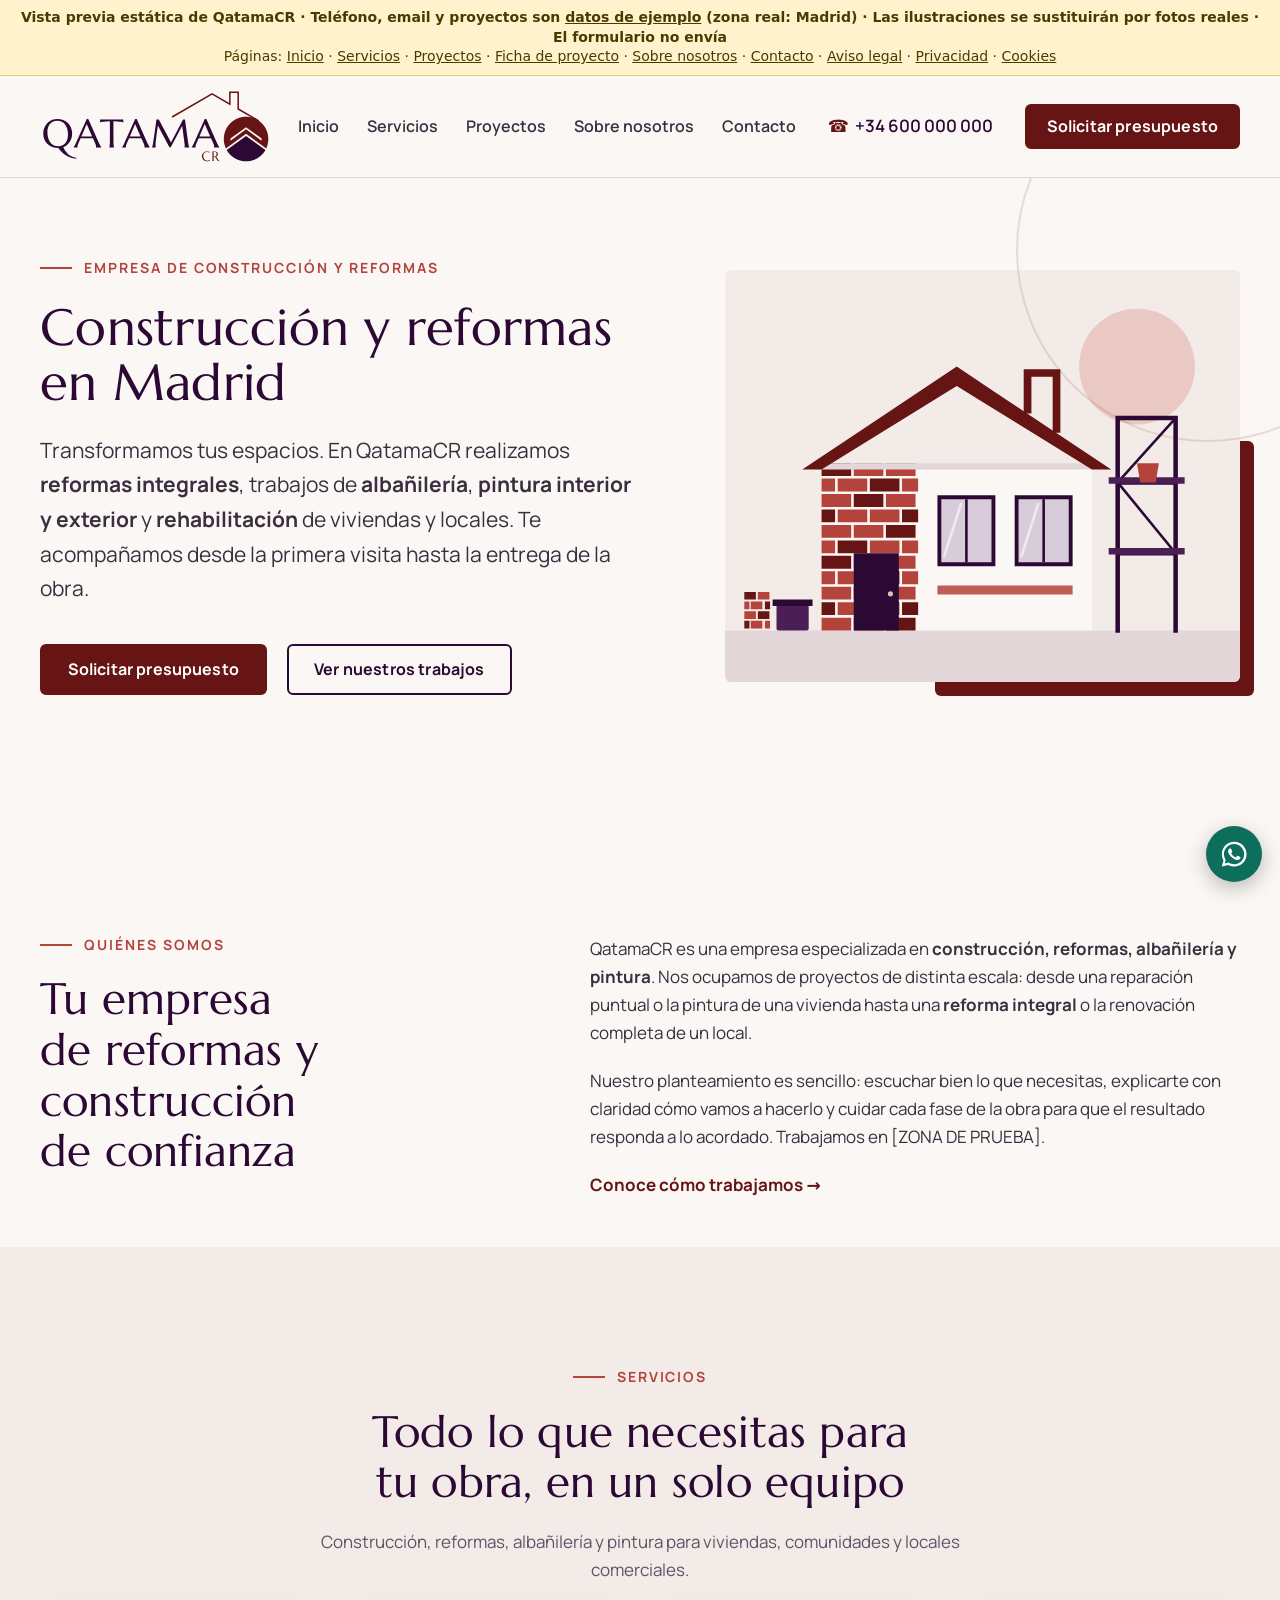
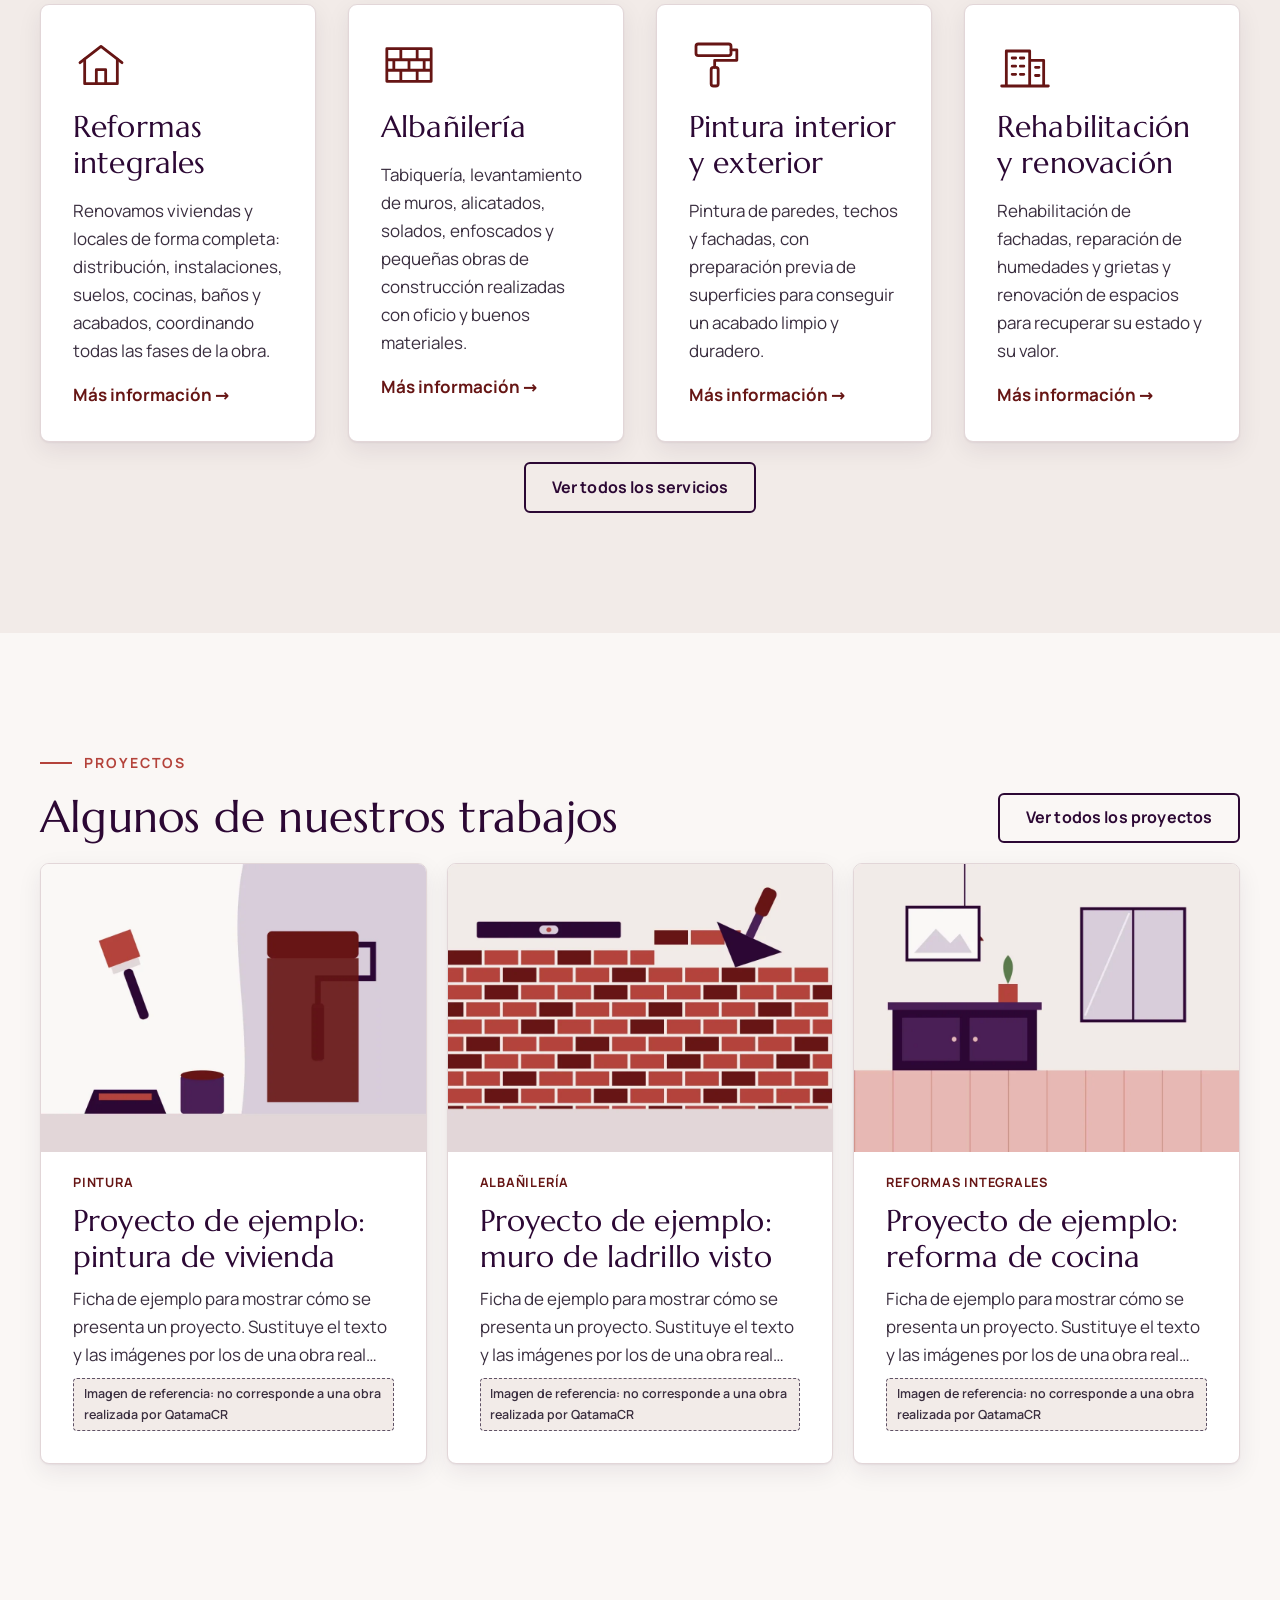
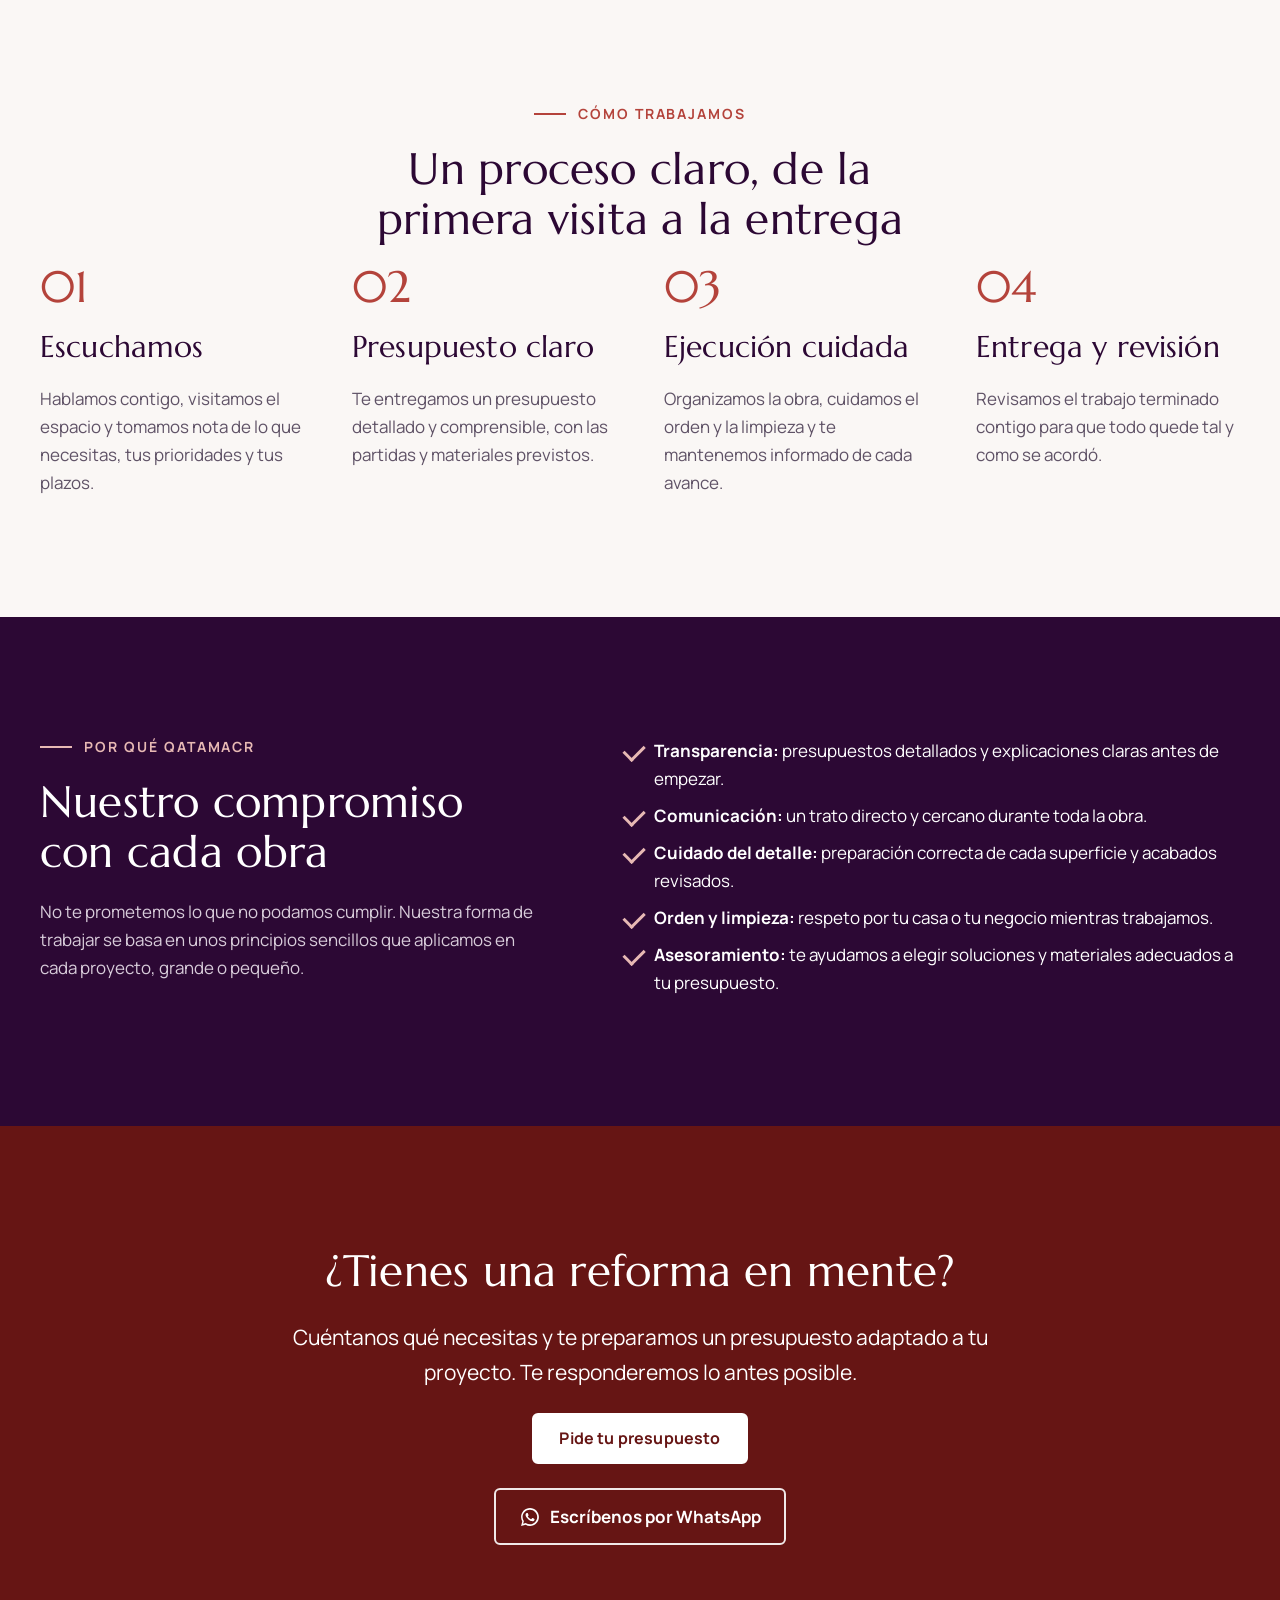
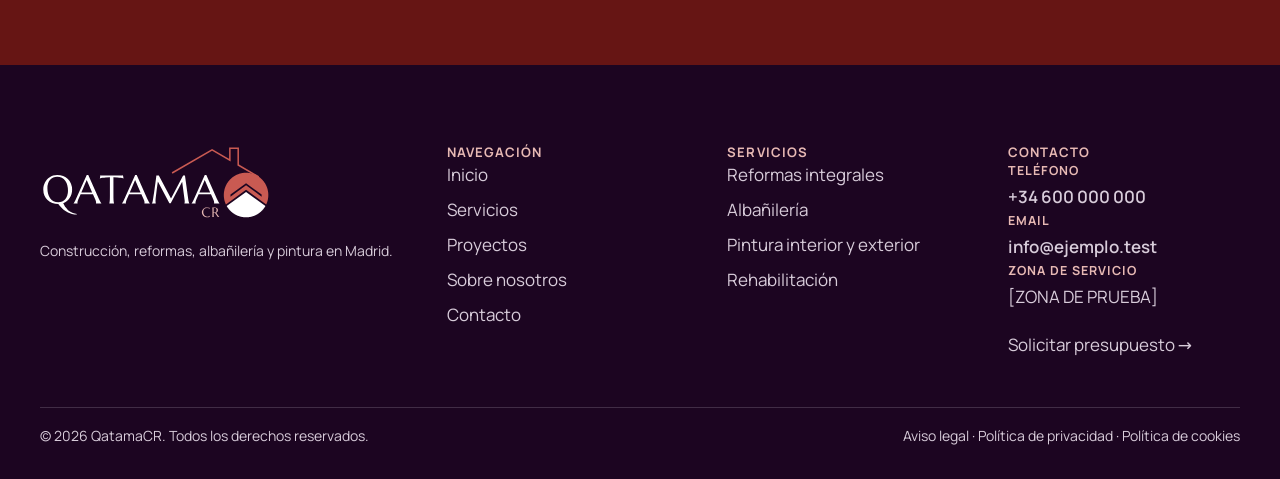
==== commit 7e7274af: "Arregla el menú móvil que bloqueaba la página Al tocar el botón de menú (☰) en el móvil, el panel qu" ====
--- a/index.html
+++ b/index.html
@@ -751,7 +751,7 @@
 
 <p class="qcr-dato qcr-dato--telefono wp-block-qatamacr-dato-contacto"><span class="qcr-dato__etiqueta">Teléfono</span><span class="qcr-dato__valor"><a href="tel:+34600000000">+34 600 000 000</a></span></p>
 
-<p class="qcr-dato qcr-dato--email wp-block-qatamacr-dato-contacto"><span class="qcr-dato__etiqueta">Email</span><span class="qcr-dato__valor"><a href="mailto:i&#110;f&#111;&#064;e&#106;e&#109;p&#108;o.&#116;est">inf&#111;&#064;&#101;j&#101;mp&#108;o.&#116;&#101;&#115;&#116;</a></span></p>
+<p class="qcr-dato qcr-dato--email wp-block-qatamacr-dato-contacto"><span class="qcr-dato__etiqueta">Email</span><span class="qcr-dato__valor"><a href="mailto:in&#102;o&#064;&#101;&#106;&#101;m&#112;l&#111;&#046;&#116;e&#115;&#116;">info&#064;&#101;j&#101;&#109;p&#108;o&#046;t&#101;st</a></span></p>
 
 <p class="qcr-dato qcr-dato--zona wp-block-qatamacr-dato-contacto"><span class="qcr-dato__etiqueta">Zona de servicio</span><span class="qcr-dato__valor">[ZONA DE PRUEBA]</span></p>
 
--- a/assets/tema/assets/css/qatamacr.css
+++ b/assets/tema/assets/css/qatamacr.css
@@ -36,13 +36,39 @@
 	top: 0;
 	z-index: 50;
 }
+/* El fondo translúcido va en un pseudo-elemento: si backdrop-filter estuviera en la propia
+   cabecera, el menú móvil (position: fixed) quedaría encerrado dentro de ella y la página se bloquearía. */
 .qcr-header {
+	position: relative;
+	isolation: isolate;
+	background: transparent;
+	border-bottom: 1px solid var(--wp--preset--color--borde);
+}
+.qcr-header::before {
+	content: "";
+	position: absolute;
+	inset: 0;
+	z-index: -1;
 	background: rgba(250, 247, 245, 0.97);
-	border-bottom: 1px solid var(--wp--preset--color--borde);
+	pointer-events: none;
 }
 @supports (backdrop-filter: blur(8px)) {
-	.qcr-header { background: rgba(250, 247, 245, 0.88); backdrop-filter: blur(8px); }
-}
+	.qcr-header::before { background: rgba(250, 247, 245, 0.88); backdrop-filter: blur(8px); }
+}
+/* Con el menú móvil abierto, la cabecera (y su menú) por encima de todo, incluido el botón de WhatsApp. */
+html.has-modal-open .wp-site-blocks > header.wp-block-template-part { z-index: 100001; }
+.wp-block-navigation__responsive-container.is-menu-open {
+	background: var(--wp--preset--color--fondo, #FAF7F5) !important;
+	overflow-y: auto;
+	overscroll-behavior: contain;
+}
+.wp-block-navigation__responsive-container.is-menu-open .wp-block-navigation__responsive-container-content,
+.wp-block-navigation__responsive-container.is-menu-open .wp-block-navigation__container { align-items: flex-start !important; }
+.wp-block-navigation__responsive-container.is-menu-open .wp-block-navigation__container { width: 100%; }
+.wp-block-navigation__responsive-container.is-menu-open .wp-block-navigation-item:not(.qcr-solo-movil) { width: 100%; justify-content: flex-start !important; align-items: flex-start !important; text-align: left; border-bottom: 1px solid var(--wp--preset--color--borde); padding-bottom: 0.9rem; }
+.wp-block-navigation__responsive-container.is-menu-open .wp-block-navigation-item:not(.qcr-solo-movil) > a { color: var(--wp--preset--color--berenjena) !important; font-family: var(--wp--preset--font-family--titulares); }
+.wp-block-navigation__responsive-container.is-menu-open .wp-block-navigation-item > a[aria-current="page"] { color: var(--wp--preset--color--burdeos) !important; }
+.wp-block-navigation__responsive-container-close, .wp-block-navigation__responsive-container-open { color: var(--wp--preset--color--berenjena); }
 .admin-bar .wp-site-blocks > header.wp-block-template-part { top: var(--wp-admin--admin-bar--height, 32px); }
 @media (max-width: 600px) { .admin-bar .wp-site-blocks > header.wp-block-template-part { top: 0; } }
 
